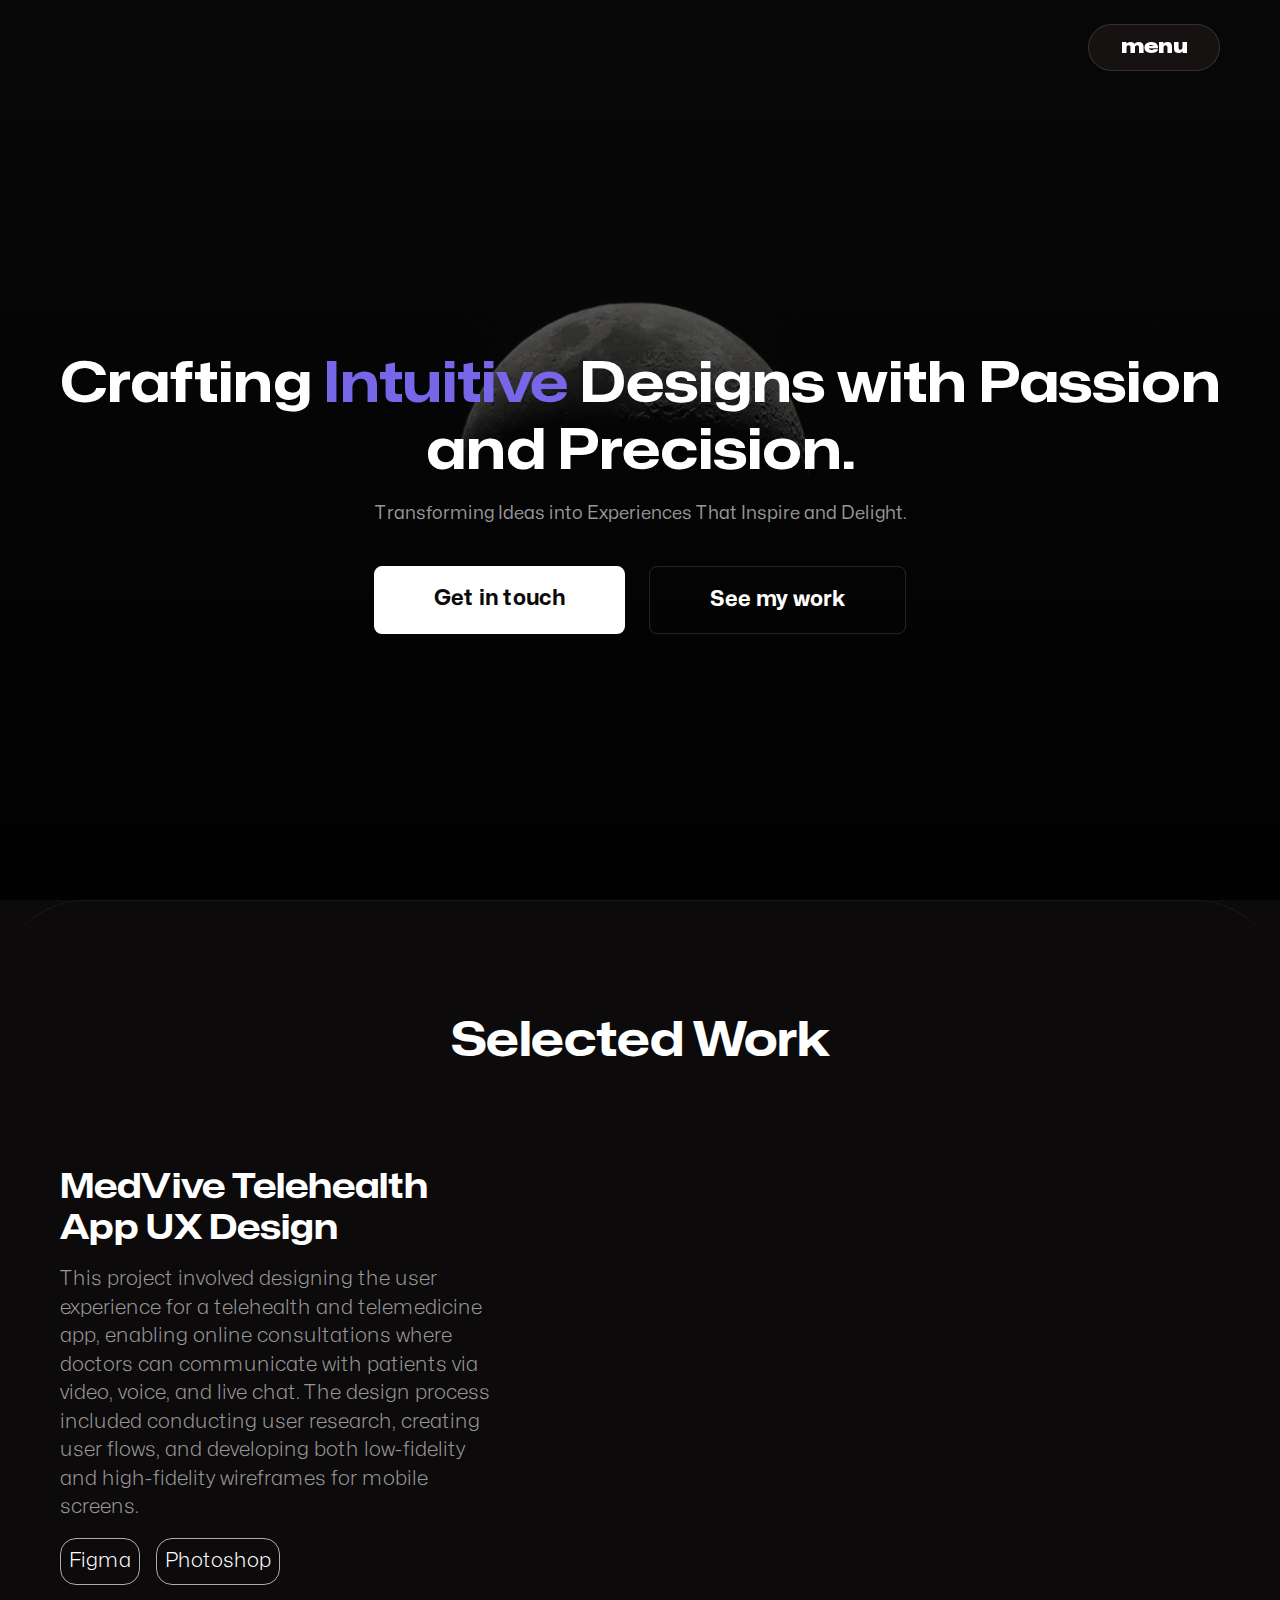
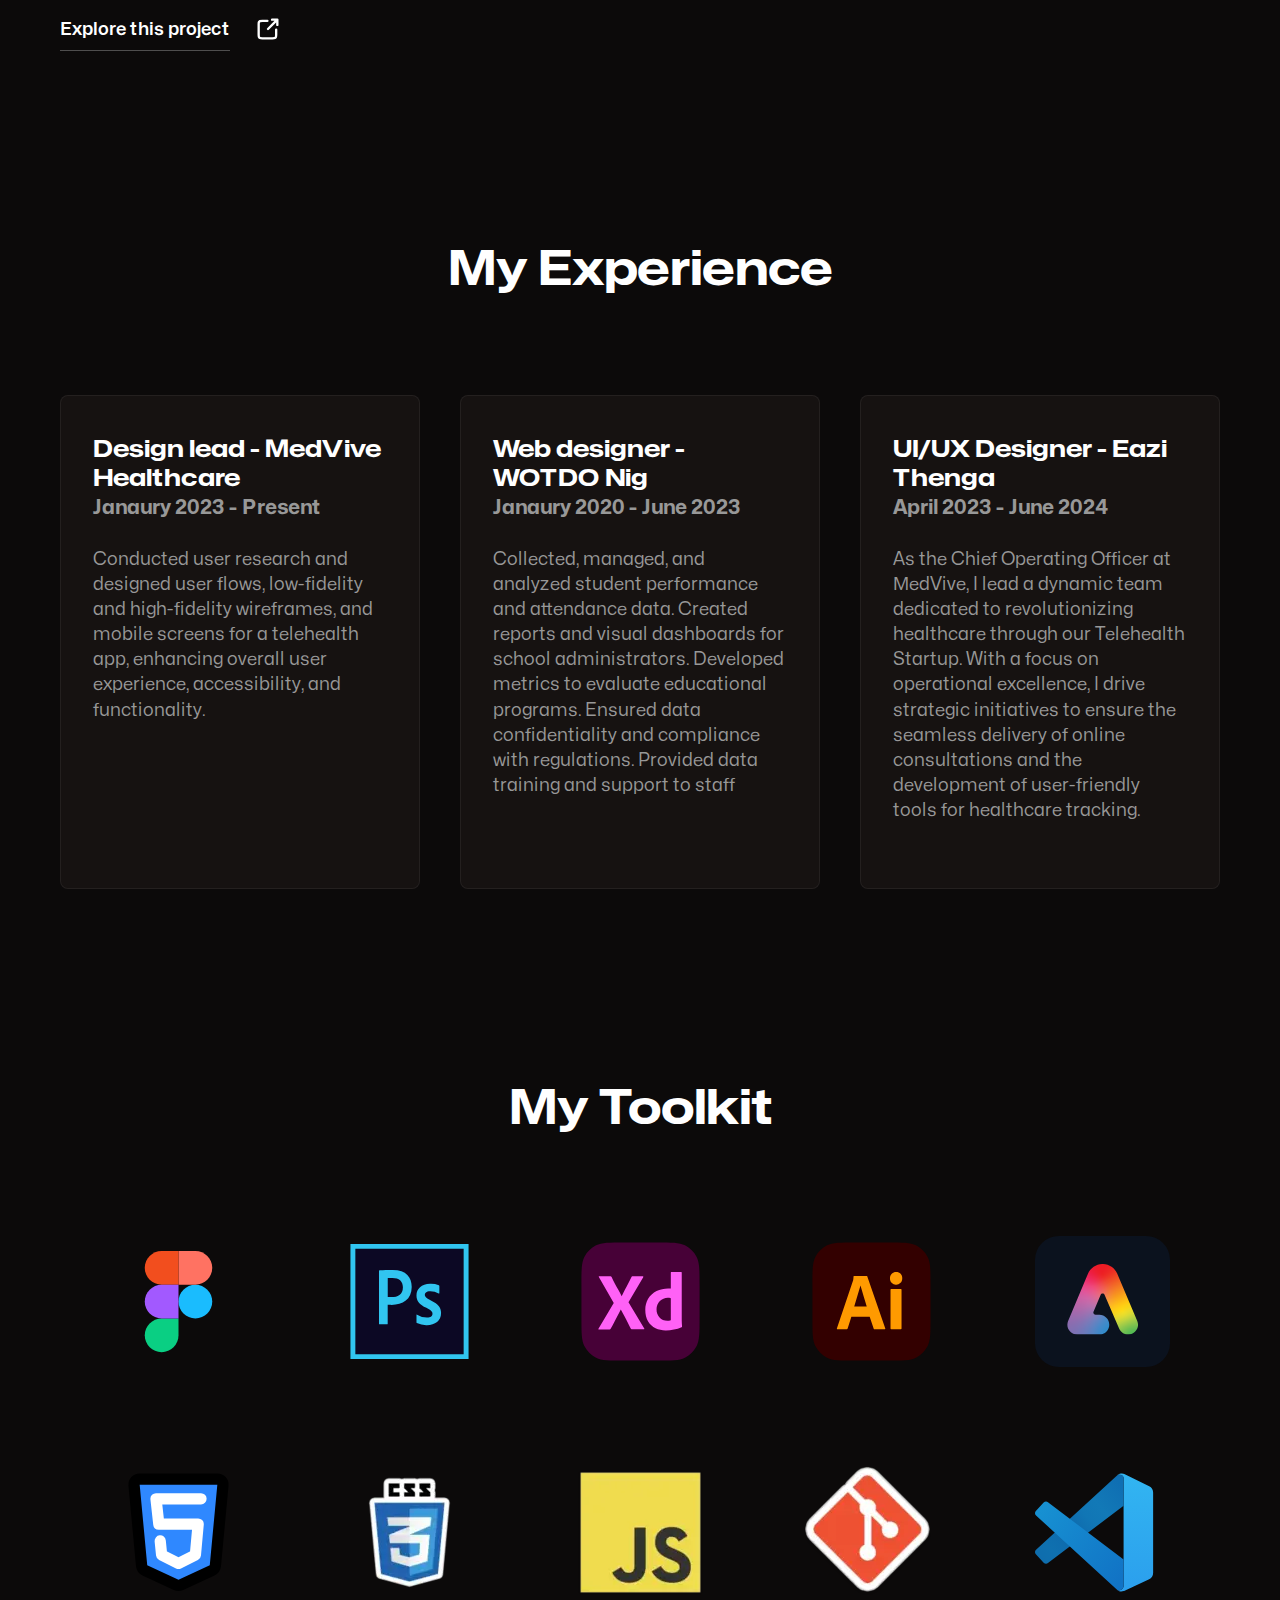
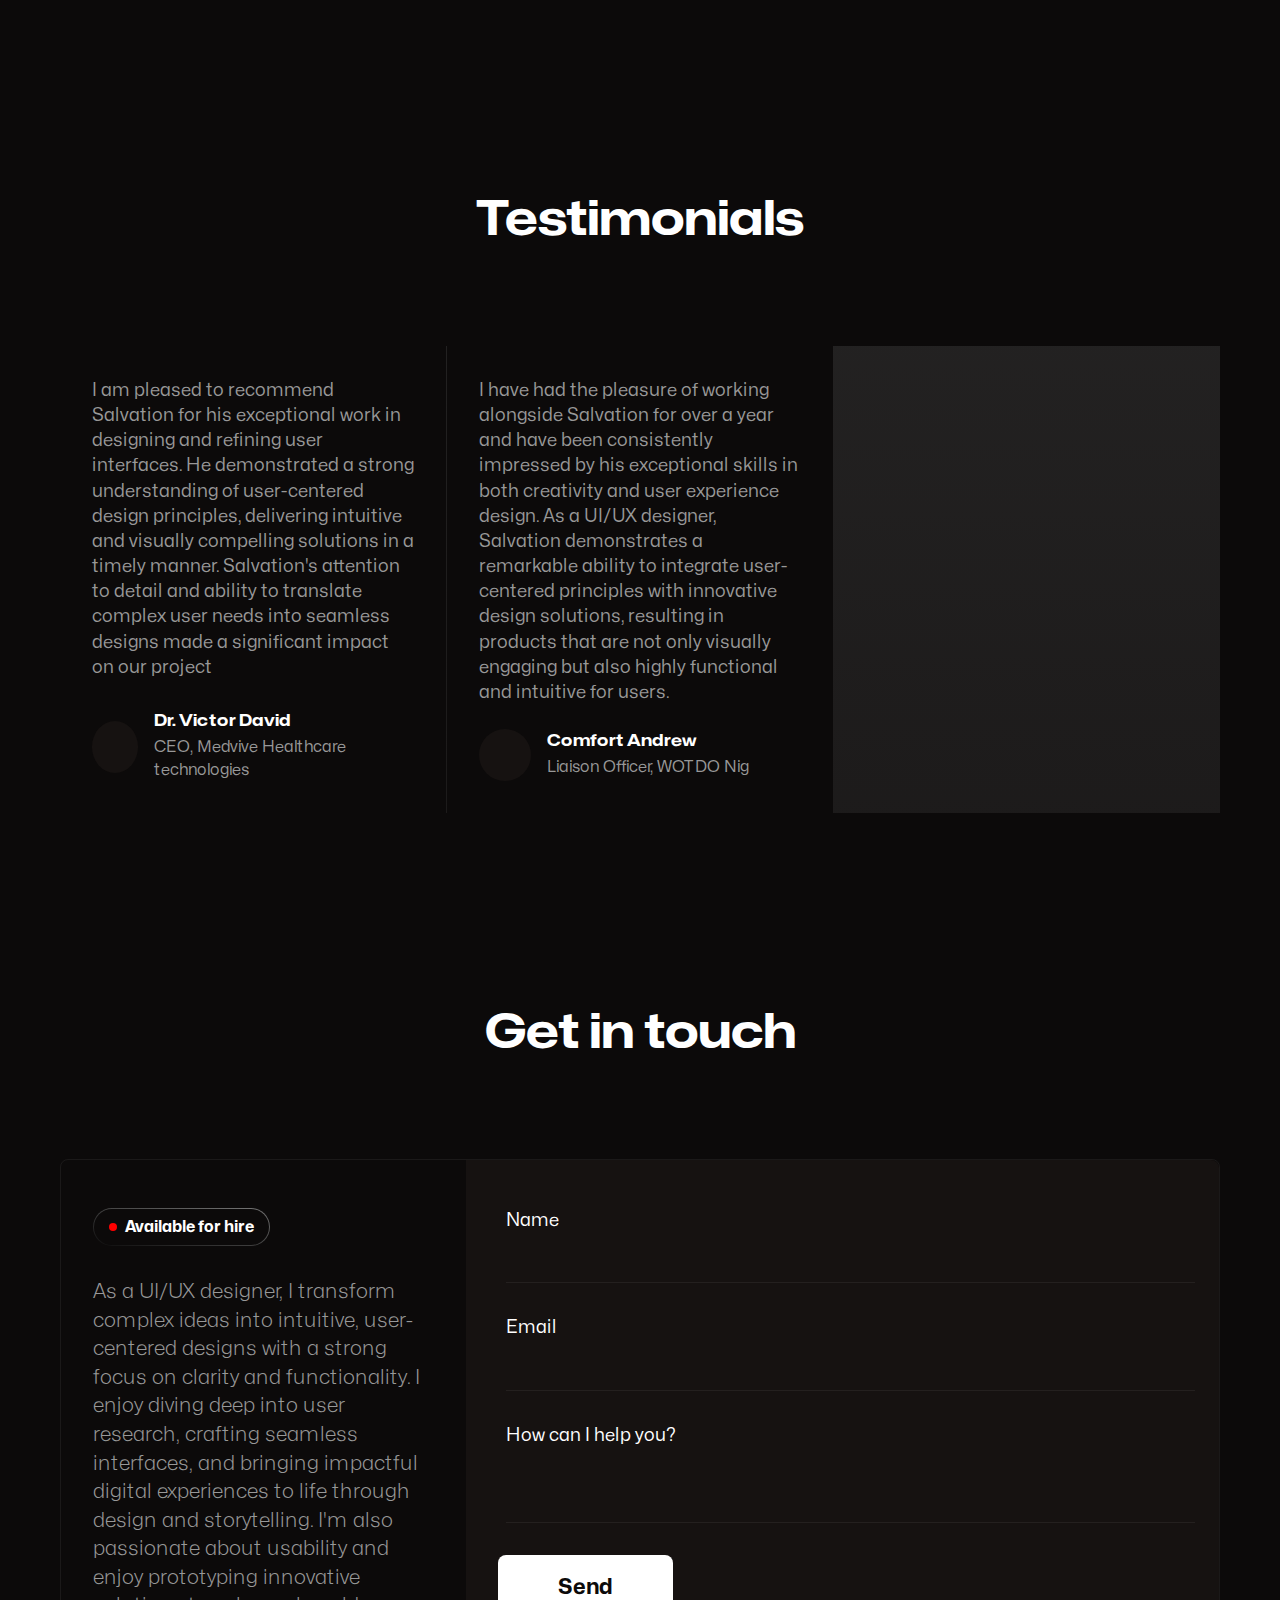
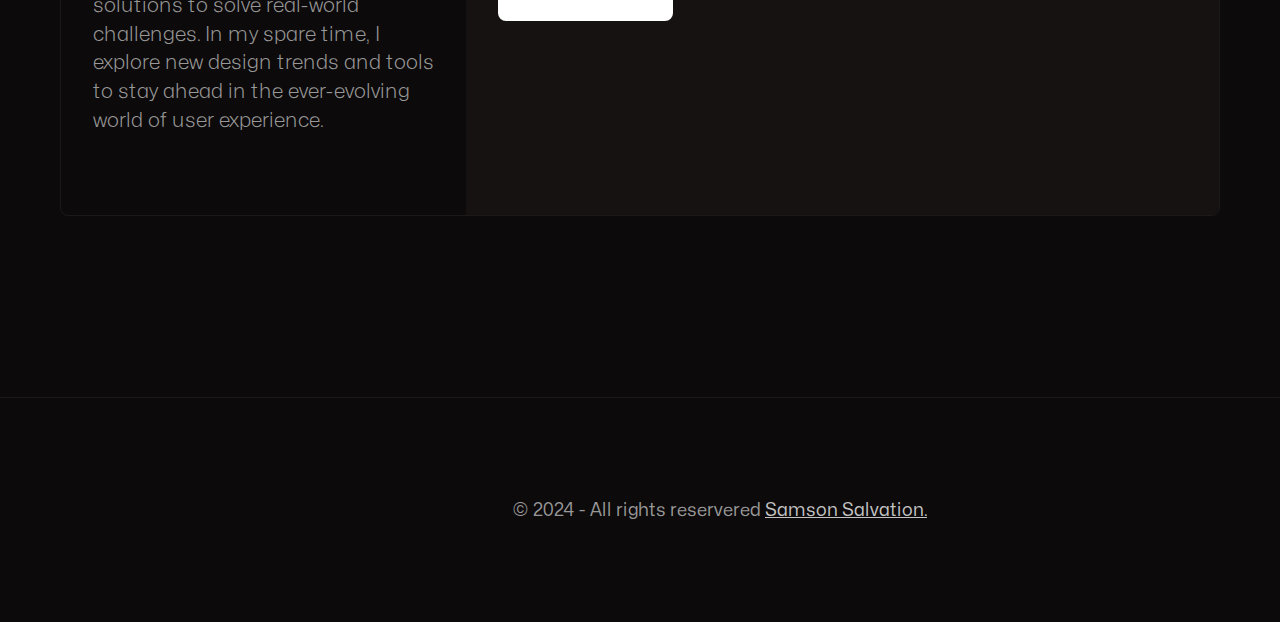
==== index.html @ 6abc7293 "first commit" ====
<!DOCTYPE html>
<html lang="en">
  <head>
    <meta charset="UTF-8" />
    <meta http-equiv="X-UA-Compatible" content="IE=edge" />
    <meta name="viewport" content="width=device-width, initial-scale=1.0" />
    <meta name="robots" content="index, follow" />

    <!-- Read and update content attributes accordingly  -->

    <meta
      name="description"
      content="Welcome to my portfolio website. I am a front-end web developer and I specialize in creating user-friendly, responsive and accessible websites. Explore my projects, open-source work and contact me for any inquiries or collaborations."
    />

    <!-- Google / Search Engine Tags -->
<meta itemprop="name" content="Samson Salvation's Portfolio">
<meta itemprop="description" content="WWelcome to my portfolio website. I am a Medical Doctor and Data Analyst/Scientist specializing in extracting meaningful insights from complex datasets and visualizing data through user-friendly, responsive, and accessible reports and dashboards. Explore my projects,  and contact me for any inquiries or collaborations.">

<!-- Reference screenshot of updated site's header in place of content -->
<meta itemprop="image" content="assets/images/sharing-card.png">

<!-- Facebook Meta Tags -->
<meta property="og:url" content="https://drsamsonsalvation.vercel.app">
<meta property="og:type" content="website">
<meta property="og:title" content="Samson Salvation's Portfolio">
<meta property="og:description" content="Welcome to my portfolio website. I am a Medical Doctor and Data Analyst/Scientist specializing in extracting meaningful insights from complex datasets and visualizing data through user-friendly, responsive, and accessible reports and dashboards. Explore my projects, open-source work, and contact me for any inquiries or collaborations">

<!-- Reference screenshot of updated site's header in content -->
<meta property="og:image" content="assets/images/sharing-card.png">

<!-- Twitter Meta Tags -->
<meta name="twitter:card" content="summary_large_image">
<meta name="twitter:title" content="Samson Salvation's Portfolio">
<meta name="twitter:description" content="Welcome to my portfolio website. I am a Medical Doctor and Data Analyst/Scientist specializing in extracting meaningful insights from complex datasets and visualizing data through user-friendly, responsive, and accessible reports and dashboards. Explore my projects, open-source work, and contact me for any inquiries or collaborations">

<!-- Reference screenshot of updated site's header in content -->
<meta name="twitter:image" content="assets/images/sharing-card.png">


<!-- Update favicon href attribute with image of yourself -->
    <link
      rel="shortcut icon"
      href="assets/images/kenyyode.png"
      type="image/png"
    />

    <!-- Preloading fonts for better performance -->

    <link
      rel="preload"
      href="assets/fonts/Mona-Sans.woff2"
      as="font"
      type="font/woff2"
      crossorigin
    />

    <link rel="stylesheet" href="style.css"  />
    <link rel="stylesheet" href="custom.css">
    <script src="script.js" defer></script>

    <!-- Your name here -->
    <title>Samson Salvation's Portfolio</title>
  </head>

  <body>

    <script>
      const theme = localStorage.getItem("theme") || "dark";
      document.body.classList.add(theme);
    </script>

    <header class="header">

      <div class="menu-btn-container">
        <div class="container">
          <button type="button"  class="menu-btn">menu</button>
        </div>
      </div>

      <nav class="nav hidden">
        <ol class="nav-items">
          <li class="nav-item"><a href="#">Home</a></li>
          <li class="nav-item"><a href="#work">My Work</a></li>
         <!-- <li class="nav-item"><a href="#blog">See Blog</a></li> -->
          <li class="nav-item"><a href="#skills">My Skills</a></li>
          <li class="nav-item">
            <a href="#contact" data-focused="last-focused">Contact</a>
          </li>
        </ol>
      </nav>

      <div class="">
        <div class="header-textbox">
          <!-- Replace with your name and job title -->
          <h1 class="h1">
            Crafting   <span class="intuition">Intuitive  </span> Designs <span class="passion"> with Passion and </span>  <span clss="precision">  Precision. </span>
          </h1>

          <!-- Add a small introductory paragraph about yourself -->
          <p class="header-text">
            Transforming Ideas into Experiences That Inspire and Delight.
          </p>

          <div class="header-btns">
            <a href="#contact" class="btn btn-cta">Get in touch</a>
            <a href="#work" class="btn btn-secondary">See my work</a>
          </div>
        </div>
      </div>
    </header>

   <main> 
      <section class="work">
        <div class="container">
          <h2 class="h2" id="work">Selected Work</h2>
          <div class="work-boxes">
            <div class="work-box">
              <div class="work-textbox">
                <!-- Add your project title here -->
                <h3 class="h3">   MedVive Telehealth App UX Design</h3>
                <!-- Add small description of your project  -->
                <p class="work-text">
                  This project involved designing the user experience for a telehealth and telemedicine app, enabling online consultations where doctors can communicate with patients via video, voice, and live chat.
                   The design process included conducting user research, creating user flows, 
                   and developing both low-fidelity and high-fidelity wireframes for mobile screens.
      
                </p>
                <!-- Add technologies you used to build the project -->
                <ol class="work-technologies work-list">
                  <li> <button> Figma </button></li>
                  <li> <button>  Photoshop </button></li>
                </ol>

                <div class="work-links">
                  <!-- Add url of project in href attribute -->
                  <a href="https://www.medvive.com.ng" target="_blank" rel="noopener" class="link"
                    >Explore this project</a
                  >

                  <!-- Add link to project source code in href attribute if applicable otherwise feel free to delete or comment the markup -->
                  <a
                    href="https://www.medvive.com.ng"
                    target="_blank"
                    rel="noopener"
                    title="Live website"
                  >
                    <img
                      src="./assets/images/Mine/arrow-up-right-from-square-svgrepo-com.svg"
                      alt="GitHub"
                      loading="lazy"
                    />
                  </a>
                </div>
              </div>
            
         <!-- Update img src and alt attribute  -->

              <picture class="work-img">
                <img
                  loading="lazy"
                  src="assets/images/Mine/Untitled (3).gif"
                  alt="agency elevation"
                />
              </picture>
            </div>
        </div>
      
      </section> 

      <!-- I write blog posts on dev.to at https://dev.to/devsyedmohsin. I have linked my articles accordingly, so please update the article title, description, and link accordingly. For example, if you write an article on Medium, link your article to Medium. Also, don't forget to update the reaction count. -->

      <section class="article">
        <div class="container">
          <h2 class="h2" id="blog">My Experience</h2>
          <div class="article-boxes">
            <article class="article-box">
              <div class="article-textbox">
                <div>
                  <h3 class="h4">Design lead - MedVive Healthcare
                  </h3>
                  <h4> Janaury 2023 - Present </h4>
                  <p class="article-text">
                    Conducted user research and designed user flows, low-fidelity and high-fidelity wireframes, and mobile screens for a telehealth app, enhancing overall user experience, accessibility, and functionality.
                  </p>
                </div>
              </div> 
            </article> 
            <article class="article-box">
              <div class="article-textbox">
                <div>
                  <h3 class="h4">
                    Web designer  - WOTDO Nig
                  </h3>
                  <h4> Janaury 2020 - June 2023</h4>
                  <p class="article-text">
                    Collected, managed, and analyzed student performance and attendance data.
                    Created reports and visual dashboards for school administrators.
                    Developed metrics to evaluate educational programs.
                    Ensured data confidentiality and compliance with regulations.
                    Provided data training and support to staff
                  </p>
                </div>
              </div>
            </article>
            <article class="article-box">
              <div class="article-textbox">
                <div>
                  <h3 class="h4"> UI/UX Designer - Eazi Thenga </h3>
                  <h4> April 2023 - June 2024</h4>
                  <div class="article-text">
                    As the Chief Operating Officer at MedVive, I lead a dynamic team dedicated
                    to revolutionizing healthcare through our Telehealth Startup. With a focus
                    on operational excellence, I drive strategic initiatives to ensure the seamless
                    delivery of online consultations and the development of user-friendly tools for
                    healthcare tracking.
                  </div>
                </div>
              </div>
            </article>
          </div>
        </div>
      </section>

      <!-- Update skills-img src, alt  and title attributes I have added some other logos in assets/images/skill for your convenience feel free to pick one if required  -->

      <section class="skills">
        <div class="container">
          <h2 class="h2" id="skills">My Toolkit</h2>
          <div class="skills-imgs">
                <img src="./assets/images/figma-svgrepo-com.svg" alt="Figma" class="skills-img" loading="lazy" title="Figma">
                <img src="./assets/images/skills/photoshop-svgrepo-com.svg" alt="Photoshop" class="skills-img" loading="lazy" title="Photoshop">
                 <img src="./assets/images/skills/adobe-xd-svgrepo-com.svg" alt="Adobe XD" class="skills-img" loading="lazy" title="Adobe XD">
                 <img src="./assets/images/skills/nEW_/adobe-illustrator-svgrepo-com.svg" alt="Ilustrator" class="skills-img" loading="lazy" title="Adobe Ilustrator">
                 <img src="./assets/images/skills/nEW_/Adobe_Express_logo_CMYK_256px.svg" alt="Adobe Express" class="skills-img" loading="lazy" title="Adobe Express">
                 <img src="./assets/images/skills/nEW_/html-five-svgrepo-com.svg" alt="HTML 5" class="skills-img" loading="lazy" title="html 5">
                 <img src="assets/images/skills/html.webp" alt="CSS" class="skills-img" loading="lazy" title="CSS">
                 <img src="assets/images/skills/js.webp" alt="JavaScript" class="skills-img" loading="lazy" title="JavaScript">
                 <img src="assets/images/skills/git.webp" alt="Git" class="skills-img" loading="lazy" title="Git">
                 <img src="assets/images/skills/nEW_/vs-code-svgrepo-com.svg" alt="VS CODE" class="skills-img" loading="lazy" title="VS CODE">
            </figure>
          </div>
        </div>
      </section>

      <!-- Replace testimonials, author name, author job, img src and, alt attributes -->

      <section>
        <h2 class="h2">Testimonials</h2>
        <div class="container">
          <ol class="testimonials">
            <li class="testimonial">
              <blockquote class="testimonial-text">
                I am pleased to recommend Salvation for his exceptional work in designing and refining user interfaces. He demonstrated a strong understanding of user-centered design principles, delivering intuitive and visually compelling solutions in a timely manner. Salvation's attention to detail and ability to translate complex user needs into seamless designs made a significant impact on our project
              </blockquote>
              <figure class="testimonial-author">
                <img
                  src="assets/images/testimonials/WhatsApp Image 2024-12-31 at 17.43.13_8f6774f7.jpg"
                  alt="Victor David"
                  loading="lazy"
                />
                <figcaption>
                  <h3 class="testimonial-author-name">Dr. Victor David</h3>
                  <p class="testimonial-author-job"> CEO, Medvive Healthcare technologies</p>
                </figcaption>
              </figure>
            </li>
            <li class="testimonial">
              <blockquote class="testimonial-text">
                I have had the pleasure of working alongside Salvation for over a year and have been consistently impressed by his exceptional skills in both creativity and user experience design. As a UI/UX designer, Salvation demonstrates a remarkable ability to integrate user-centered principles with innovative design solutions, resulting in products that are not only visually engaging but also highly functional and intuitive for users.
                  </blockquote>
              <figure class="testimonial-author">
                <img
                  src="assets/images/testimonials/Okirie.jpeg"
                  alt="Victory"
                  loading="lazy"
                />
                <figcaption>
                  <h3 class="testimonial-author-name">
                   Comfort Andrew
                  </h3>
                  <p class="testimonial-author-job"> Liaison Officer, WOTDO Nig
                  </p>
                </figcaption>
              </figure>
            </li>
        </div>
      </section>

      <section class="contact">
        <div class="container">
          <h2 class="h2" id="contact">Get in touch</h2>
          <div class="contact-content">
            <div class="contact-textbox">
              <!-- Please comment this component if you're not available for hire -->
              <strong href="#" class="hire-alert">
                <span class="indicator"></span>
                Available for hire
              </strong>
              <p class="contact-text">
                As a UI/UX designer, I transform complex ideas into intuitive, user-centered designs with a strong focus on clarity and functionality. I enjoy diving deep into user research, crafting seamless interfaces, and bringing impactful digital experiences to life through design and storytelling.
                I'm also passionate about usability and enjoy prototyping innovative solutions to solve real-world challenges. In my spare time, I explore new design trends and tools to stay ahead in the ever-evolving world of user experience.
              </p>
              <!-- Replace src with your signatures and name -->
            </div>
                <form action="#" class="contact-form" netlify>
                  <div class="form-field">
                    <label for="name">Name</label>
                    <input type="text" name="name" id="name" required />
                  </div>
                  <div class="form-field">
                    <label for="email">Email</label>
                    <input
                      type="email"
                      name="email"
                      id="email"
                      required
                      inputmode="email"
                    />
                  </div>
                  <div class="form-field">
                    <label for="message">How can I help you?</label>
                    <textarea name="message" id="message" required></textarea>
                  </div>
                  <button type="submit" class="btn btn-cta">Send</button>
                </form>
              </div>
      </section>
    </main>

    <footer class="footer">
      <div class="container">
        <div class="footer-content">
          <!-- Update href and src attributes -->
          <nav>
            <ol class="footer-links">
              <li class="footer-link">
                <a title="GitHub" href="https://github.com/kenyyode target="_blank" rel="noopener"
                  ><img
                    loading="lazy"
                    src="assets/images/social-links/github.svg"
                    alt="GitHub"
                /></a>
              </li>
              <!-- <li class="footer-link">
                <a title="Codepen" href="https://github.com/kenyyode" target="_blank" rel="noopener"
                  ><img
                    loading="lazy"
                    src="assets/images/social-links/codepen.svg"
                    alt="Codepen"
                /></a>
              </li> -->
              <li class="footer-link">
                <a title="Linkedin" href="https://www.linkedin.com/in/salvation-samson-md-37b190174/" target="_blank" rel="noopener"
                  ><img
                    loading="lazy"
                    src="assets/images/social-links/linkedin.svg"
                    alt="Linkedin"
                /></a>
              </li>
              <li class="footer-link">
                <a title="Twitter" href="https://x.com/Soteriiah" target="_blank" rel="noopener"
                  ><img
                    loading="lazy"
                    src="assets/images/social-links/twitter.svg"
                    alt="Twitter"
                /></a>
              </li>
            </ol>
          </nav>
          <p class="footer-text">
            &copy; <span>2024</span> - All rights reservered <a target="_blank" rel="noopener" href="#"> Samson Salvation.</a>
          </p>
          <label class="theme-switch" for="theme-switch">
            <span></span>
            <!-- <input type="checkbox" id="theme-switch" role="switch"/> -->
          </label>
        </div>
      </div>
    </footer>
  </body>
</html>
---- style.css ----
/* --------------------------------- */
/* ----- Basic Setup -----*/
/* --------------------------------- */

@font-face {
  font-family: "Mona Sans";
  src: url("assets/fonts/Mona-Sans.woff2") format("woff2 supports variations"),
    url("assets/fonts/Mona-Sans.woff2") format("woff2-variations");
  font-display: swap;
  font-weight: 200 900;
  font-stretch: 75% 125%;
}

:root {
  --h1: 3.5rem;
  --h2: 3rem;
  --h3: 2.145rem;
  --h4: 1.5rem;
  --text-large: 1.6rem;
  --text-medium: 1.275rem;
  --text-small: 1.125rem;

  --gradient-brand: radial-gradient(
      at 60% 31%,
      rgb(255, 131, 139) 0px,
      transparent 50%
    ),
    radial-gradient(at 48% 98%, rgba(0, 255, 166, 0.707) 0px, transparent 50%),
    radial-gradient(at 84% 67%, rgb(255, 129, 125) 0px, transparent 50%),
    radial-gradient(at 16% 47%, rgb(255, 90, 112) 0px, transparent 50%),
    radial-gradient(at 73% 11%, rgb(115, 255, 225) 0px, transparent 50%),
    radial-gradient(at 49% 37%, rgba(255, 249, 89, 0.695) 0px, transparent 50%),
    radial-gradient(at 70% 21%, rgba(58, 255, 186, 0.715) 0px, transparent 50%);
  --easing: cubic-bezier(0.86, 0, 0.07, 1);

  --site-max-width: 1280px;
  --gutter-nano: 0.5rem;
  --gutter-micro: 1rem;
  --gutter-x-small: 1.5rem;
  --gutter-small: 2rem;
  --gutter-medium: 2.5rem;
  --gutter-large: 3rem;
  --gutter-x-large: 6rem;
  --gutter-huge: 12rem;

  --scroll-padding: 4.375rem;
  --radius: 85px;
}

body.dark {
  --bg-color-primary: #0c0a0a;
  --bg-color-secondary: #161211;
  --important: #fff;
  --sub: #c3c3c3;
  --body: #989898;
  --border: #c0c0c015;
  --border-dark: #c0c0c02f;
  --gradient-border: linear-gradient(to left bottom, #777, #0e0d0d);
  --shadow: 0 1rem 1rem #00000040;
}

body.light {
  --bg-color-primary: #fbfbfb;
  --bg-color-secondary: #ffffff;
  --important: #000;
  --sub: #111;
  --body: #585b63;
  --border: #62626234;
  --border-dark: #5e5e5e1f;
  --gradient-border: linear-gradient(to left bottom, #000000c6, #0e0d0d00);
  --shadow: 0 1rem 1rem rgba(0, 0, 0, 0.25);
}

*,
*::after,
*::before {
  margin: 0;
  padding: 0;
  box-sizing: inherit;
}

html {
  font-family: "Mona Sans", sans-serif;
  box-sizing: border-box;
  scroll-padding-top: var(--scroll-padding);
}

@media (max-width: 1200px) {
  html {
    font-size: 90%;
  }
}

@media (max-width: 645px) {
  html {
    font-size: 80%;
  }
}

body {
  font-size: var(--text-medium);
  color: var(--body);
  background-color: var(--bg-color-primary);
  line-height: 1.4;
  text-rendering: optimizeLegibility;
  overflow-x: hidden;
}

/* Improve media defaults */

picture,
svg,
img {
  display: block;
  max-inline-size: 100%;
  object-fit: contain;
}

textarea {
  resize: none;
}

/* --------------------------------- */
/* ----- Typography -----*/
/* --------------------------------- */

input,
textarea,
button {
  font: inherit;
}

p,
h1,
h2,
h3,
.h4 {
  overflow-wrap: break-word;
}

h1,
h2,
h3,
.h4 {
  font-stretch: 125%;
  line-height: 1.2;
  color: var(--important);
}

.h1 {
  font-size: var(--h1);
}

.h2 {
  font-size: var(--h2);
  text-align: center;
}

.h3 {
  font-size: var(--h3);
}

.h4 {
  font-size: var(--h4);
}

@media (max-width: 845px) {
  :root {
    --h1: 2.845rem;
    --h2: 2.45rem;
    --h3: 1.85rem;
  }
}

@media (max-width: 700px) {
  :root {
    --h1: 2.545rem;
  }
}

@media (max-width: 545px) {
  :root {
    --h1: 2.4rem;
    --text-large: 1.5rem;
  }
}

@media (max-width: 485px) {
  :root {
    --h1: 2.145rem;
    --h2: 1.875rem;
    --h3: 1.6rem;
    --text-large: 1.345rem;
  }
}

/* --------------------------------- */
/* ----- Utilities -----*/
/* --------------------------------- */

/* Center and constrain the width of page sections */

.container {
  max-inline-size: var(--site-max-width);
  margin-inline: auto;
}

@media (max-width: 1375px) {
  :root {
    --site-max-width: 1160px;
  }
}

@media (max-width: 1275px) {
  .container {
    padding-inline: var(--gutter-small);
  }
}

@media (max-width: 1200px) {
  .container {
    padding-inline: var(--gutter-medium);
  }
}

@media (max-width: 575px) {
  .container {
    padding-inline: var(--gutter-small);
  }
}

/* disable scroll when menu is opened */

.lock-screen {
  overflow-y: hidden;
}

/* hides visually and removes from accessibility tree  */

.hidden {
  visibility: hidden;
  transform: translateX(-100%);
}

.transform {
  transform: translateY(6rem);
  opacity: 0;
}

.shown {
  transition: 0.1s;
  color: lightgrey;
}

/* --------------------------------- */
/* ----- Components -----*/
/* --------------------------------- */

.btn {
  font-size: 1.35rem;
  font-weight: 700;
  text-decoration: none;
  text-align: center;
  padding: 18px 60px;
  border-radius: var(--gutter-nano);
  transition: 0.3s all ease-in-out;
  cursor: pointer;
}

@media (max-width: 700px) {
  .btn {
    padding: 16px 48px;
  }
}

@media (max-width: 485px) {
  .btn {
    font-size: 1.2rem;
    padding: 14px 38px;
  }
}

.btn-cta {
  color: var(--bg-color-primary);
  background-color: var(--important);
}

body.dark .btn-cta:hover,
body.dark .btn-cta:focus {
  box-shadow: #ffffff40 0 0 0 var(--gutter-nano);
}

body.light .btn-cta:hover,
body.light .btn-cta:focus {
  box-shadow: #07070733 0 0 0 var(--gutter-nano);
}

.btn-secondary {
  border: 1px solid var(--border-dark);
  color: var(--important);
}

.btn-secondary:hover,
.btn-secondary:focus {
  border-color: var(--important);
}

.link {
  display: inline-block;
  font-weight: 600;
  font-size: var(--text-small);
  padding: var(--gutter-nano) 0;
  text-decoration: none;
  color: var(--important);
  position: relative;
}

.link::after,
.link::before {
  content: "";
  width: 100%;
  height: 1px;
  margin-block-start: var(--gutter-nano);
  position: absolute;
  bottom: -1px;
  left: 0;
  transition: 300ms;
}

body.dark .link::before {
  background-color: #d3d3d357;
}

body.dark .link::after {
  background-color: white;
}

body.light .link::before {
  background-color: lightgray;
}

body.light .link::after {
  background-color: black;
}

.link::after {
  background-color: white;
  transform-origin: left;
  transform: scaleX(0);
}

.link:hover::after,
.link:focus::after {
  transform: scaleX(1);
}

/* --------------------------------- */
/* ----- Layout -----*/
/* --------------------------------- */

section:not(:first-child) {
  padding-block-start: var(--gutter-huge);
}

section:first-child {
  padding-block-start: 7rem;
}

@media (max-width: 885px) {
  :root {
    --gutter-huge: 8rem;
    --gutter-x-large: 4rem;
  }
}

main {
  border-top: 1px solid var(--border);
  border-top-left-radius: var(--radius);
  border-top-right-radius: var(--radius);
  background-color: var(--bg-color-primary);
  transform: translateY(calc(-1 * var(--radius)));
}

@media (max-width: 1185px) {
  :root {
    --radius: 45px;
  }
}

/* --------------------------------- */
/* ----- Menu Button -----*/
/* --------------------------------- */

.menu-btn-container {
  position: fixed;
  width: 100%;
  top: var(--gutter-x-small);
  left: 0;
  z-index: 4;
}

.menu-btn {
  display: block;
  margin-inline-start: auto;
  border: 1px solid var(--border-dark);
  inline-size: 132px;
  padding-block: var(--gutter-nano);
  border-radius: var(--gutter-large);
  text-decoration: none;
  background-color: var(--bg-color-secondary);
  color: var(--important);
  cursor: pointer;
}

.menu-btn,
.nav-items a {
  font-stretch: 125%;
  font-weight: 900;
}

/* --------------------------------- */
/* ----- Navigation -----*/
/* --------------------------------- */

.nav {
  min-block-size: 100vh;
  position: fixed;
  width: 100%;
  background-color: #000000;
  /* background-image: var(--gradient-brand);
  transition: 450ms var(--easing); */
  z-index: 3; 
}

.nav-items {
  position: absolute;
  top: 50%;
  left: 15%;
  transform: translateY(-50%) translateX(-15%);
  list-style-type: none;
}

.nav-item:not(:last-child) {
  margin-block-end: var(--gutter-x-small);
}

.nav-item a {
  display: inline-block;
  font-size: var(--h2);
  text-decoration: none;
  color: #fff;
}

.nav-item a::after {
  content: "";
  display: block;
  block-size: var(--gutter-nano);
  width: 100%;
  transform: scale(0);
  transform-origin: left;
  background-color: white;
  transition: transform 250ms var(--easing);
}

.nav-item a:hover::after,
.nav-item a:focus::after {
  transform: scale(1);
}

/* --------------------------------- */
/* ----- Header -----*/
/* --------------------------------- */

.header {
  min-block-size: calc(100vh + var(--radius));
  background-attachment: fixed;
  background-size: cover;
  background-position: center;
  background-repeat: no-repeat;
  position: relative;
}

body.dark .header {
  background-image: linear-gradient(#0000008b, #000000e6),
    url("assets/images/new-image.jpg");
}

body.light .header {
  background-image: linear-gradient(#ffffffa2, #ffffffe6),
    url("assets/images/hero-bg-light.webp");
}

.header-textbox {
  text-align: center;
  position: absolute;
  top: 50%;
  transform: translateY(-50%);
}

.h1 span {
  display: inline;
}

.header-text {
  font-size: var(--text-small);
  text-align: center;
  font-weight: 400;
  margin-block-start: var(--gutter-micro);
  margin-block-end: var(--gutter-medium);
}

@media (max-width: 1200px) {
}

@media (max-width: 845px) {
}

.header-btns {
  display: inline-flex;
  gap: var(--gutter-x-small);
}

@media (max-width: 400px) {
  .header-textbox {
    left: 0;
    text-align: center;
    padding-inline: 0.6rem;
  }
  .header-btns {
    flex-direction: column;
    width: 80%;
  }
}

/* --------------------------------- */
/* ----- Clients -----*/
/* --------------------------------- */

.logos {
  display: flex;
  justify-content: space-around;
  align-items: flex-start;
  padding-block-start: var(--gutter-x-large);
}

@media (max-width: 885px) {
  .logos {
    padding-block-start: calc(
      var(--gutter-x-large) + var(--gutter-x-large) - 2rem
    );
  }
}

.logo-group {
  display: flex;
  flex-direction: column;
  align-items: center;
  justify-content: center;
  position: relative;
}

.logo {
  position: absolute;
  top: 0;
  max-block-size: 60px;
  max-inline-size: 150px;
  transition: all 2.4s cubic-bezier(0.25, 1, 0.5, 1);
}

@media (max-width: 845px) {
  .logo {
    max-inline-size: 100px;
  }

  .logo-group:last-child {
    display: none;
  }
}

@media (max-width: 400px) {
  .logo {
    max-inline-size: 85px;
  }
}

.logo.hide {
  opacity: 0;
}

.logo.to-top {
  transform: scale(0.4) translateY(-150px);
}

.logo.to-bottom {
  transform: scale(0.4) translateY(150px);
}

body.dark .logo {
  filter: invert(97%) grayscale(100%) opacity(0.6);
}

body.light .logo {
  filter: grayscale(100%) opacity(0.6);
}

/* --------------------------------- */
/* ----- Work -----*/
/* --------------------------------- */

.work-boxes {
  padding-block-start: var(--gutter-x-large);
}

.work-box {
  display: flex;
  justify-content: space-between;
  align-items: center;
}

@media (max-width: 1045px) {
  .work-boxes {
    max-inline-size: fit-content;
    margin-inline: auto;
  }

  .work-box {
    flex-direction: column-reverse;
    align-items: flex-start;
  }

  .work-img {
    margin-block-end: var(--gutter-medium);
  }
}

.work-box:not(:last-child) {
  margin-block-end: var(--gutter-huge);
}

@media (max-width: 1285px) {
  .work-box:not(:last-child) {
    margin-block-end: 8rem;
  }
}

.work-img,
.work-textbox {
  flex-basis: 49%;
}

.work-img {
  max-inline-size: 785px;
  transition: 0.6s all;
}

body.light .work-img {
  box-shadow: var(--shadow);
}

.work-textbox {
  max-inline-size: 445px;
}

@media (max-width: 885px) {
  .work h2 {
    margin-block-start: 45px;
  }
}

@media (max-width: 485px) {
  .work h2 {
    margin-block-start: 0;
  }
}

.work-text {
  margin-block: var(--gutter-micro);
}

.work-technologies {
  list-style-position: inside;
  list-style-type: disc;
  margin-block-end: var(--gutter-x-small);
}

.work-links {
  display: inline-flex;
  align-items: center;
  gap: var(--gutter-x-small);
}

.work-links img {
  block-size: 28px;
  inline-size: 28px;
}

body.dark .work-links img {
  filter: invert(1);
}

/* Github icon */

.work-links > a:last-child {
  transition: 0.3s transform ease-in;
}

.work-links > a:last-child:hover,
.work-links > a:last-child:focus {
  transform: scale(1.1);
}

.work-text,
.contact-text,
.work-technologies {
  font-weight: 300;
}

.work-textbox h3,
.work-text,
.work-technologies,
.work-links {
  --delay: 0.2s;
  animation: slide-up 0.6s cubic-bezier(0.16, 1, 0.3, 1) both;
  animation-play-state: paused;
}

.work-text {
  animation-delay: var(--delay);
}

.work-technologies {
  animation-delay: calc(var(--delay) * 1.5);
}

.work-links {
  animation-delay: calc(var(--delay) * 2);
}

@keyframes slide-up {
  from {
    transform: translateY(45px);
    opacity: 0;
  }

  to {
    transform: none;
    opacity: 1;
  }
}

/* --------------------------------- */
/* ----- Articles -----*/
/* --------------------------------- */

.article-boxes {
  display: flex;
  flex-flow: row wrap;
  gap: 3.5%;
  margin-block-start: var(--gutter-x-large);
}

.article-box {
  flex-basis: 31%;
  border: 1px solid var(--border);
  padding: var(--gutter-medium) var(--gutter-small);
  border-radius: var(--gutter-nano);
  background-color: var(--bg-color-secondary);
}

.article-textbox {
  height: 100%;
  display: flex;
  flex-direction: column;
}

.article-text {
  font-size: var(--text-small);
  margin-block: var(--gutter-x-small);
}

.article-info {
  display: flex;
  justify-content: space-between;
  margin-block-start: auto;
}

.reaction-count {
  display: inline-flex;
  align-items: center;
  gap: var(--gutter-nano);
  font-size: initial;
}

@media (max-width: 985px) {
  .article-boxes {
    max-inline-size: 685px;
    margin-inline: auto;
    justify-content: center;
    gap: 4%;
  }

  .article-box:nth-of-type(2),
  .article-box:nth-of-type(3) {
    flex-basis: 48%;
  }

  .article-box:last-child {
    display: none;
  }
}

@media (max-width: 650px) {
  .article-box:nth-child(2),
  .article-box:nth-child(3),
  .article-box:last-child {
    flex-basis: 100%;
  }

  .featured-article {
    margin-block-end: 0;
  }

  .article-box:not(:last-child) {
    margin-block-end: var(--gutter-x-small);
  }

  .article-box:last-child {
    display: block;
  }
}

/* --------------------------------- */
/* ----- Featured article -----*/
/* --------------------------------- */

.featured-article {
  flex-basis: 100%;
  display: flex;
  align-items: center;
  justify-content: space-between;
  margin-block-end: 44.8px;
}

@media (max-width: 985px) {
  .featured-article {
    margin-block-end: 24.4px;
    flex-direction: column-reverse;
  }
}

.featured-article .article-textbox {
  flex-basis: 44%;
}

.featured-article h3 {
  margin-block-start: var(--gutter-x-small);
}

.featured-article .article-illustration {
  flex-basis: 50%;
}

.article-illustration img {
  border-radius: var(--gutter-nano);
}

.featured-article .article-text {
  font-size: var(--text-medium);
}

.featured-article .article-info {
  justify-content: flex-start;
  gap: var(--gutter-medium);
}

/* --------------------------------- */
/* ----- Testimonials -----*/
/* --------------------------------- */

.testimonials {
  display: grid;
  grid-template-columns: repeat(3, 1fr);
  gap: 1px;
  margin-block-start: var(--gutter-x-large);
  list-style-type: none;
  background-image: linear-gradient(
    rgba(88, 88, 88, 0.297),
    rgba(214, 214, 214, 0.082)
  );
}

@media (max-width: 1100px) {
  .testimonials {
    grid-template-columns: repeat(2, 1fr);
  }
}

@media (max-width: 645px) {
  .testimonials {
    grid-template-columns: 1fr;
  }
}

.testimonial {
  display: flex;
  flex-direction: column;
  padding: var(--gutter-small);
  background-color: var(--bg-color-primary);
}

.testimonial-text {
  font-size: var(--text-small);
  margin-block-end: var(--gutter-x-small);
}

.testimonial-author {
  margin-block-start: auto;
  display: flex;
  align-items: center;
  gap: var(--gutter-micro);
}

.testimonial-author-name {
  margin-block-end: 0.3rem;
}

.testimonial-author-name,
.testimonial-author-job {
  font-size: initial;
}

.testimonial-author > img {
  block-size: 52px;
  inline-size: 52px;
  border-radius: 50%;
  background-color: var(--bg-color-secondary);
}

/* --------------------------------- */
/* ----- Skills -----*/
/* --------------------------------- */

.skills-imgs {
  display: flex;
  flex-flow: row wrap;
  justify-content: center;
  gap: var(--gutter-x-large);
  padding-block-start: var(--gutter-x-large);
}

.skills-img {
  block-size: 135px;
  inline-size: 135px;
}

@media (max-width: 1100px) {
  .skills-img {
    block-size: 100px;
    inline-size: 100px;
  }
}

@media (max-width: 810px) {
  .skills-img {
    block-size: 85px;
    inline-size: 85px;
  }
}

@media (max-width: 675px) {
  .skills-imgs {
    gap: var(--gutter-large);
  }
  .skills-img {
    block-size: 70px;
    inline-size: 70px;
  }
}

@media (max-width: 340px) {
  .skills-img {
    block-size: 55px;
    inline-size: 55px;
  }
}

/* --------------------------------- */
/* ----- Contact -----*/
/* --------------------------------- */

.contact-content {
  display: grid;
  grid-template-columns: minmax(245px, 35%) 1fr;
  margin-block: var(--gutter-x-large);
  border: 1px solid var(--border);
  border-radius: var(--gutter-nano);
}

@media (max-width: 1032px) {
  .contact-content {
    display: flex;
    flex-direction: column-reverse;
    max-inline-size: 845px;
    margin-inline: auto;
  }
}

.contact-textbox,
.contact-form {
  padding: var(--gutter-large) var(--gutter-small);
}

.hire-alert {
  display: inline-flex;
  align-items: center;
  gap: var(--gutter-nano);
  font-size: initial;
  padding: var(--gutter-nano) var(--gutter-micro);
  border-radius: var(--gutter-small);
  position: relative;
  z-index: 1;
  margin-block-end: var(--gutter-small);
  color: var(--important);
}

.hire-alert::before,
.hire-alert::after {
  content: "";
  position: absolute;
  inset: 0;
  border-radius: inherit;
}

.hire-alert::after {
  background-image: var(--gradient-border);
  z-index: -2;
}

.hire-alert::before {
  background-color: var(--bg-color-primary);
  inset: 1px;
  z-index: -1;
}

.indicator {
  display: inline-block;
  block-size: var(--gutter-nano);
  inline-size: var(--gutter-nano);
  border-radius: 50%;
  background-color: red;
  animation: blink 550ms alternate infinite var(--easing);
}

@keyframes blink {
  100% {
    opacity: 0;
  }
}

.contact-text {
  margin-block-end: var(--gutter-small);
}

.signatures {
  inline-size: 150px;
}

body.light .signatures {
  filter: invert(1);
}

.contact-form {
  background-color: var(--bg-color-secondary);
  border-top-right-radius: var(--gutter-nano);
  border-bottom-right-radius: var(--gutter-nano);
}

.form-field label,
.form-field input,
.form-field textarea {
  display: block;
  width: 100%;
}

.form-field label {
  color: var(--important);
}

.form-field input,
.form-field textarea {
  font-size: var(--text-small);
  color: var(--sub);
  border: none;
  outline: none;
  border-bottom: 1px solid var(--border);
  background-color: transparent;
}

.form-field input:focus,
.form-field textarea:focus {
  border-color: #888;
}

.form-field input,
.form-field textarea {
  margin-block-end: var(--gutter-small);
  padding: var(--gutter-nano);
  margin-inline: var(--gutter-nano);
}

.form-field label {
  font-size: var(--text-small);
  margin-block-end: var(--gutter-nano);
  margin-inline-start: var(--gutter-nano);
}

.contact-form button[type="submit"] {
  border: none;
}

/* --------------------------------- */
/* ----- Footer -----*/
/* --------------------------------- */

.footer {
  border-top: 1px solid var(--border);
  padding-block: var(--gutter-x-large);
}

.footer-content {
  display: flex;
  align-items: center;
  justify-content: space-between;
}

@media (max-width: 875px) {
  .footer-content {
    flex-direction: column-reverse;
    gap: var(--gutter-small);
  }
  .footer-text {
    text-align: center;
  }
}

.footer-text {
  font-size: var(--text-small);
}

.footer-text a {
  color: var(--sub);
}

.footer-links {
  display: flex;
  gap: var(--gutter-small);
  list-style-type: none;
}

@media (max-width: 1040px) {
  .footer-links {
    gap: var(--gutter-micro);
  }
}

.footer-link img {
  block-size: 32px;
  inline-size: 32px;
}

.footer-link a {
  opacity: 0.875;
  transition: 225ms ease-in opacity;
}

.footer-link a:hover {
  opacity: 1;
}

body.dark .footer-link img {
  filter: invert(1);
}

.theme-switch {
  /* Track */

  --track-size: calc(var(--thumb-size) * 2);
  --track-padding: 0.225rem;
  --track-inactive: hsl(80 0% 80%);
  --track-active: #d7aefb;

  --track-color-inactive: var(--track-inactive);
  --track-color-active: var(--track-active);

  /* Thumb */

  --thumb-position: 0%;
  --thumb-size: 1.2rem;
  --thumb: hsl(0 0% 100%);
  --thumb-highlight: hsla(0, 0%, 0%, 0.056);

  --thumb-color: var(--thumb);
  --thumb-color-highlight: var(--thumb-highlight);
}

.theme-switch {
  display: flex;
  align-items: center;
  gap: 2ch;
  user-select: none;
  -webkit-tap-highlight-color: transparent;
}

.theme-switch > span,
.theme-switch > input {
  cursor: pointer;
}

.theme-switch span {
  font-size: 1rem;
  color: var(--sub);
}

.theme-switch > input {
  -webkit-appearance: none;
  -moz-appearance: none;
  appearance: none;
  box-sizing: content-box;
  inline-size: var(--track-size);
  block-size: var(--thumb-size);
  padding: var(--track-padding);
  background-color: var(--track-color-inactive);
  border-radius: var(--track-size);
}

.theme-switch > input::after {
  display: block;
  content: "";
  inline-size: var(--thumb-size);
  block-size: var(--thumb-size);
  background-color: var(--thumb-color);
  border-radius: 50%;
  transform: translateX(var(--thumb-position));
  transition: 500ms all cubic-bezier(0.45, 0.05, 0.22, 1.3);
}

input:checked {
  --thumb-position: 100%;
  background-color: var(--track-active);
}


.contact-details {
  font-size: var(--text-medium);
  color: var(--body);
  line-height: 1.6;
  text-align: center; /* Center-align the text and image */
}

.contact-details img.contact-image {
  display: block; /* Make the image a block element */
  margin: 0 auto 20px auto; /* Center the image horizontally and add space below */
  width: 150px; /* Adjust the width of the image */
  height: 150px; /* Adjust the height of the image */
  border-radius: 50%; /* Make the image circular */
}

.contact-details a {
  color: var(--important);
  text-decoration: none;
  transition: color 0.3s;
}

.contact-details a:hover {
  color: var(--sub);
}
---- custom.css ----
.work-list {
    list-style-type: none;
    display: flex;
    gap: 1rem;
}

.work-list button {
    padding: 0.5rem;
    background-color: transparent;
    border: 1px solid rgb(173, 173, 173);
    color: white;
    border-radius: 1rem;
    font-weight: 300;
}

.intuition {
    color: #7866E8;
}
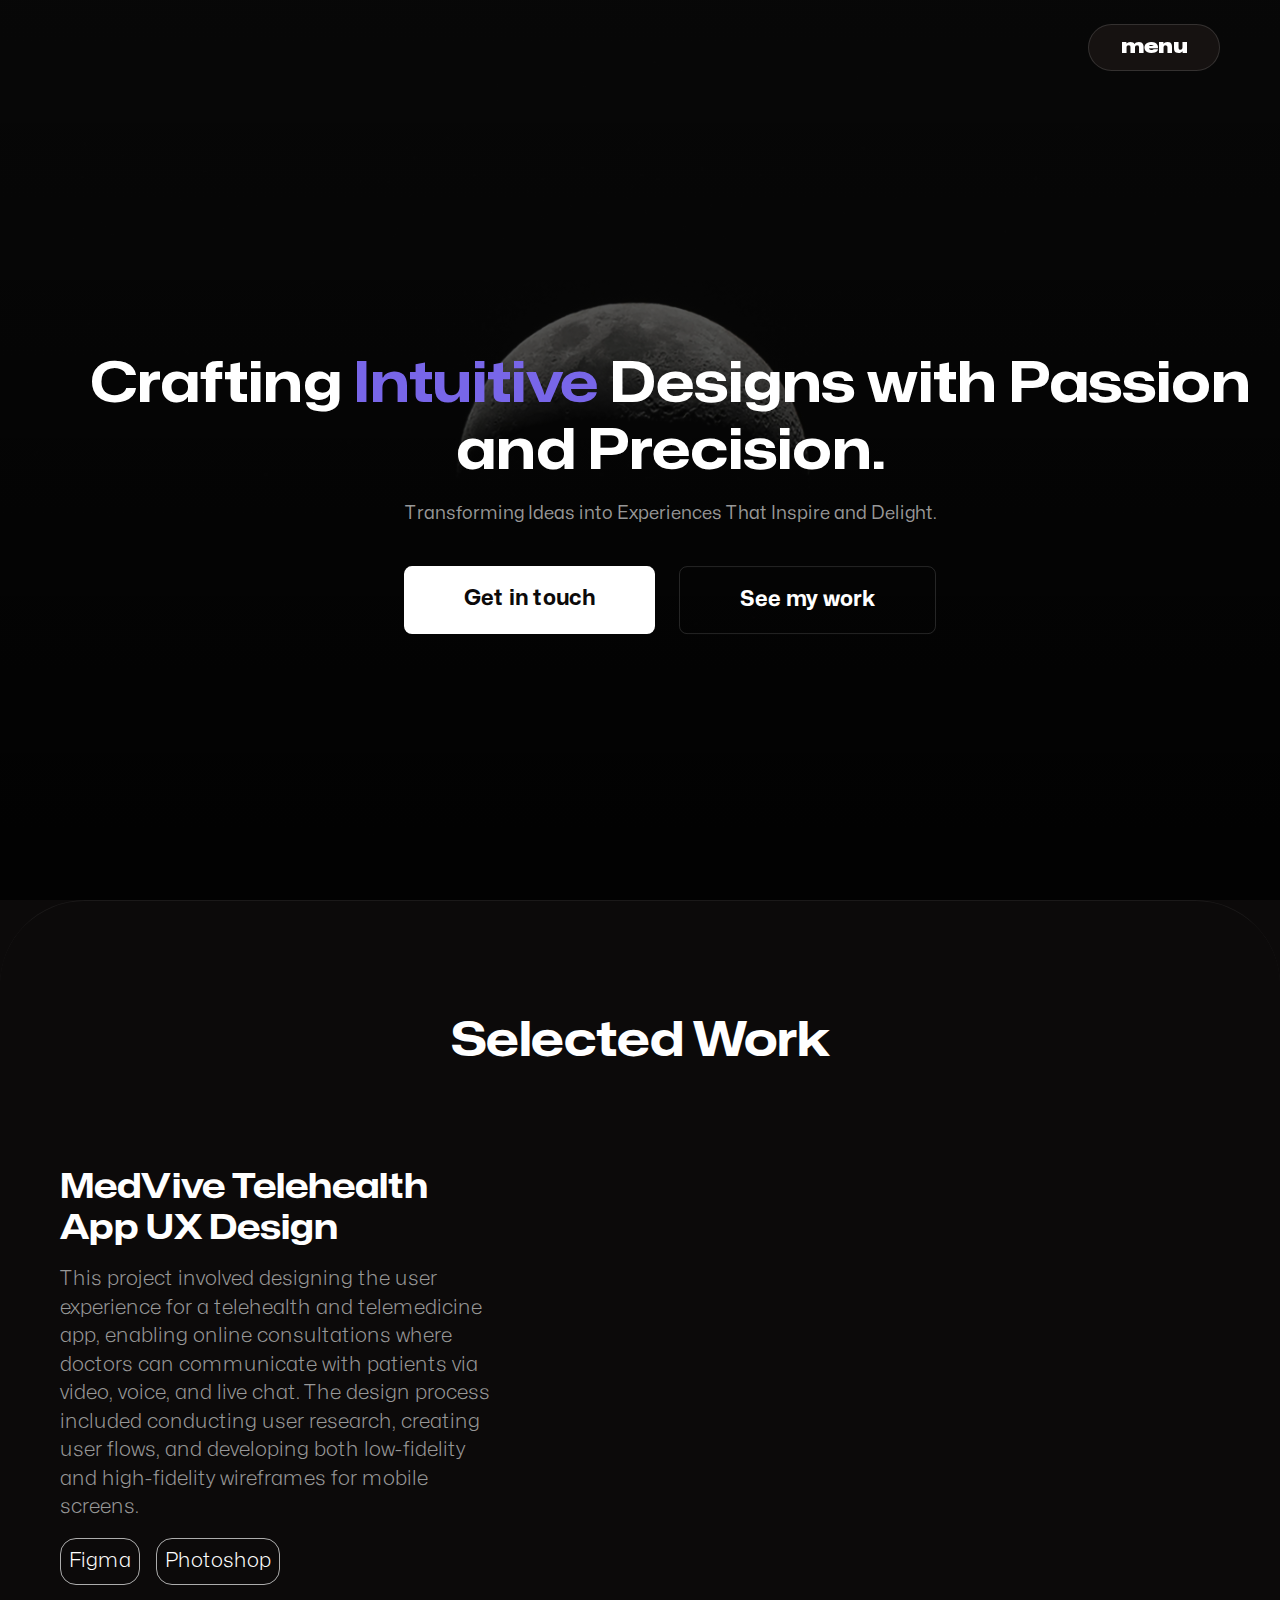
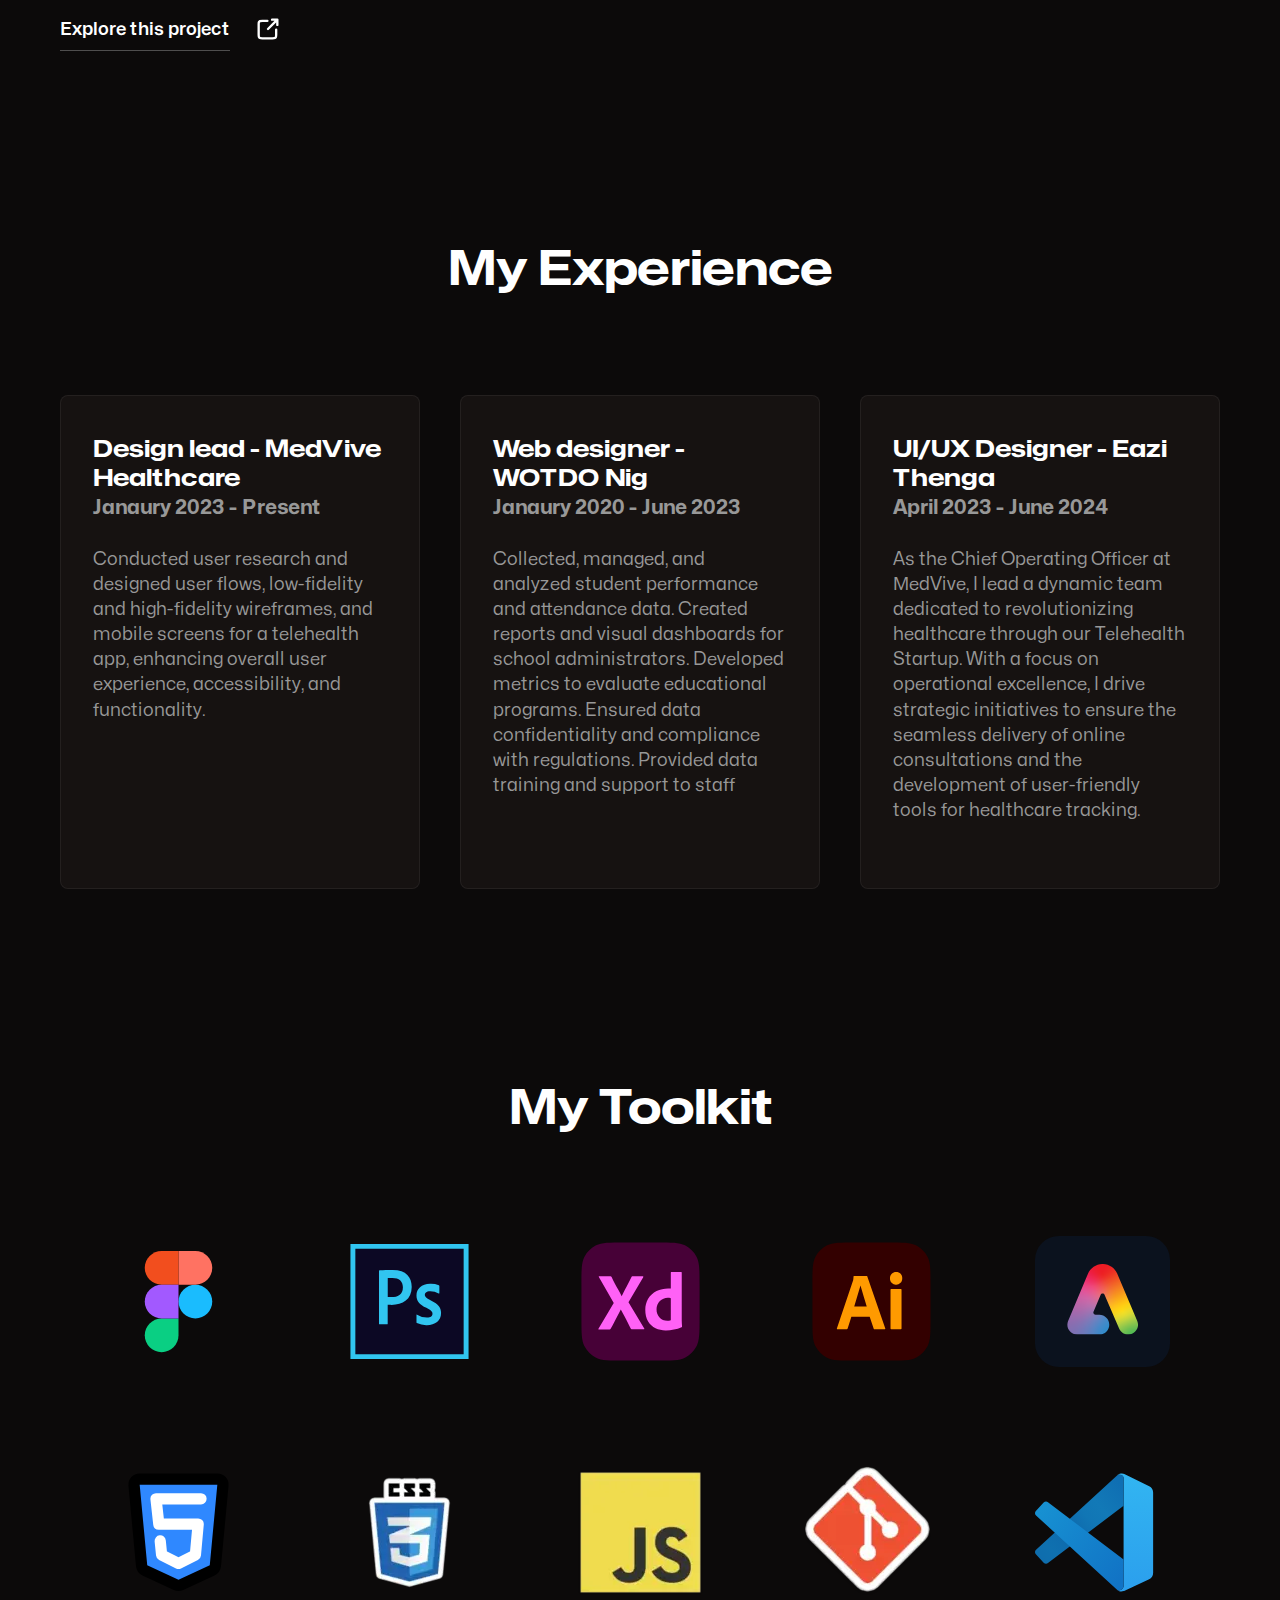
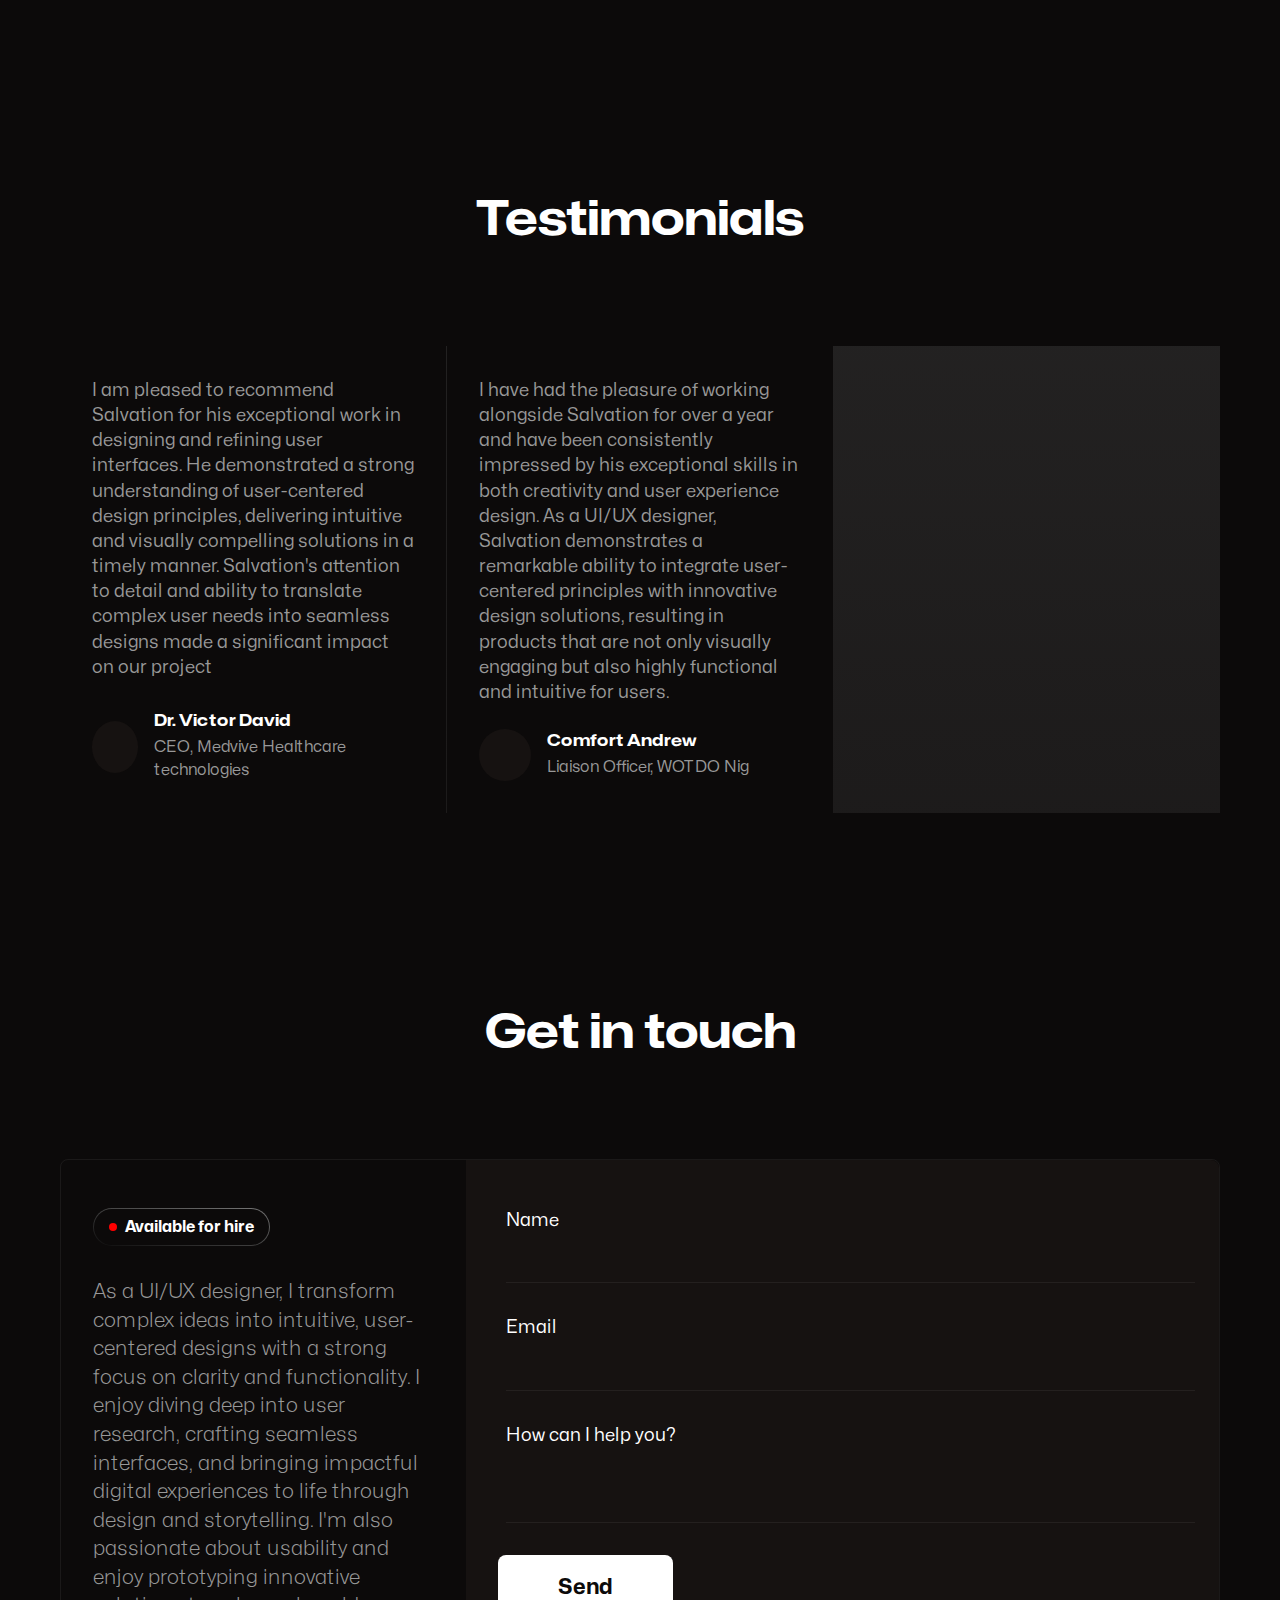
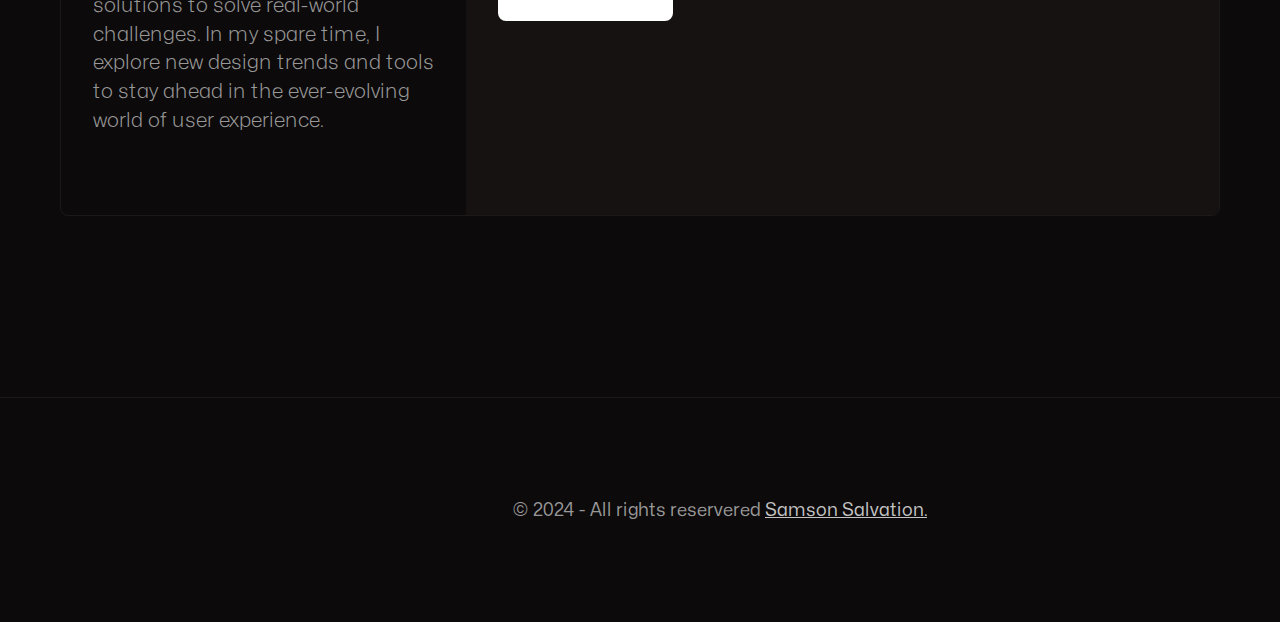
==== commit 0abab8a5: "Fixed top container" ====
--- a/index.html
+++ b/index.html
@@ -15,7 +15,7 @@
 
     <!-- Google / Search Engine Tags -->
 <meta itemprop="name" content="Samson Salvation's Portfolio">
-<meta itemprop="description" content="WWelcome to my portfolio website. I am a Medical Doctor and Data Analyst/Scientist specializing in extracting meaningful insights from complex datasets and visualizing data through user-friendly, responsive, and accessible reports and dashboards. Explore my projects,  and contact me for any inquiries or collaborations.">
+<meta itemprop="description" content="Welcome to my portfolio website. I am a Medical Doctor and Data Analyst/Scientist specializing in extracting meaningful insights from complex datasets and visualizing data through user-friendly, responsive, and accessible reports and dashboards. Explore my projects,  and contact me for any inquiries or collaborations.">
 
 <!-- Reference screenshot of updated site's header in place of content -->
 <meta itemprop="image" content="assets/images/sharing-card.png">
@@ -90,7 +90,7 @@
         </ol>
       </nav>
 
-      <div class="">
+      <div class="container">
         <div class="header-textbox">
           <!-- Replace with your name and job title -->
           <h1 class="h1">
--- a/style.css
+++ b/style.css
@@ -225,7 +225,7 @@
 
 @media (max-width: 575px) {
   .container {
-    padding-inline: var(--gutter-small);
+    padding-inline: var(--gutter-medium);
   }
 }
 
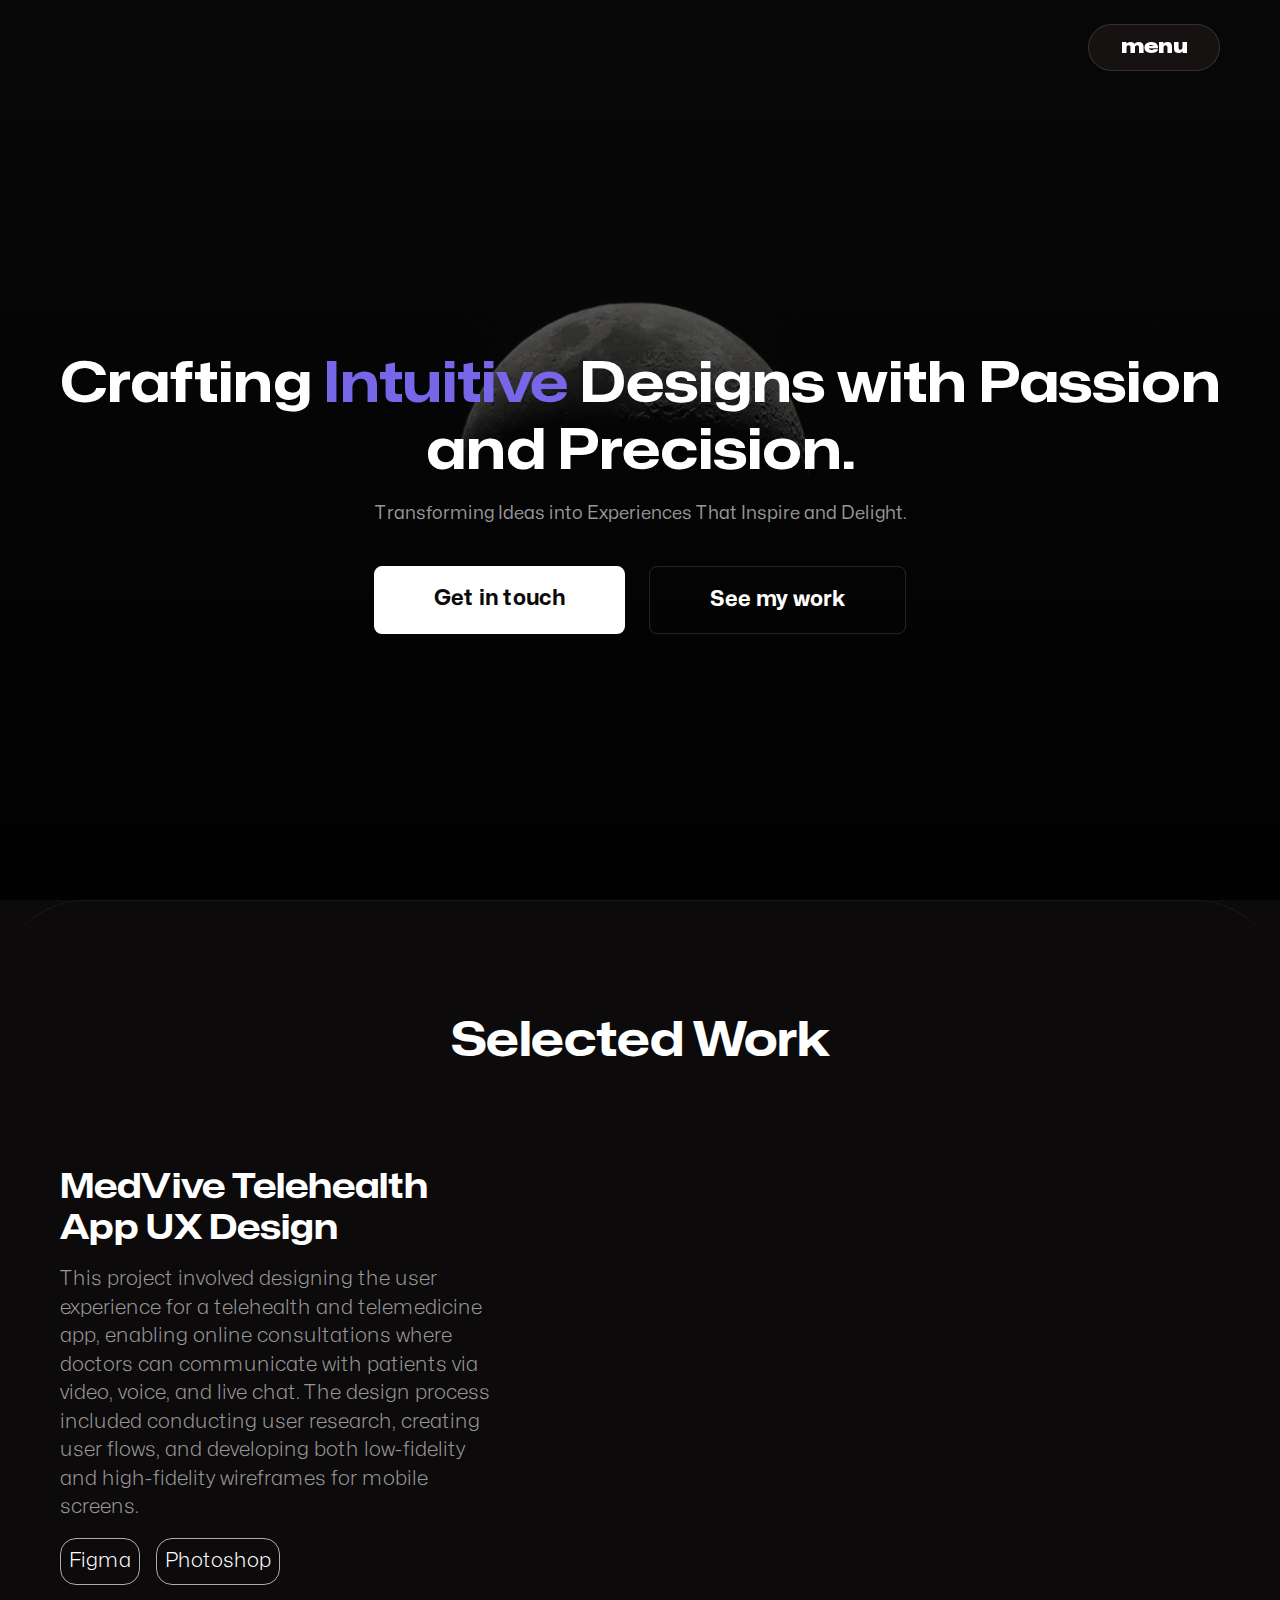
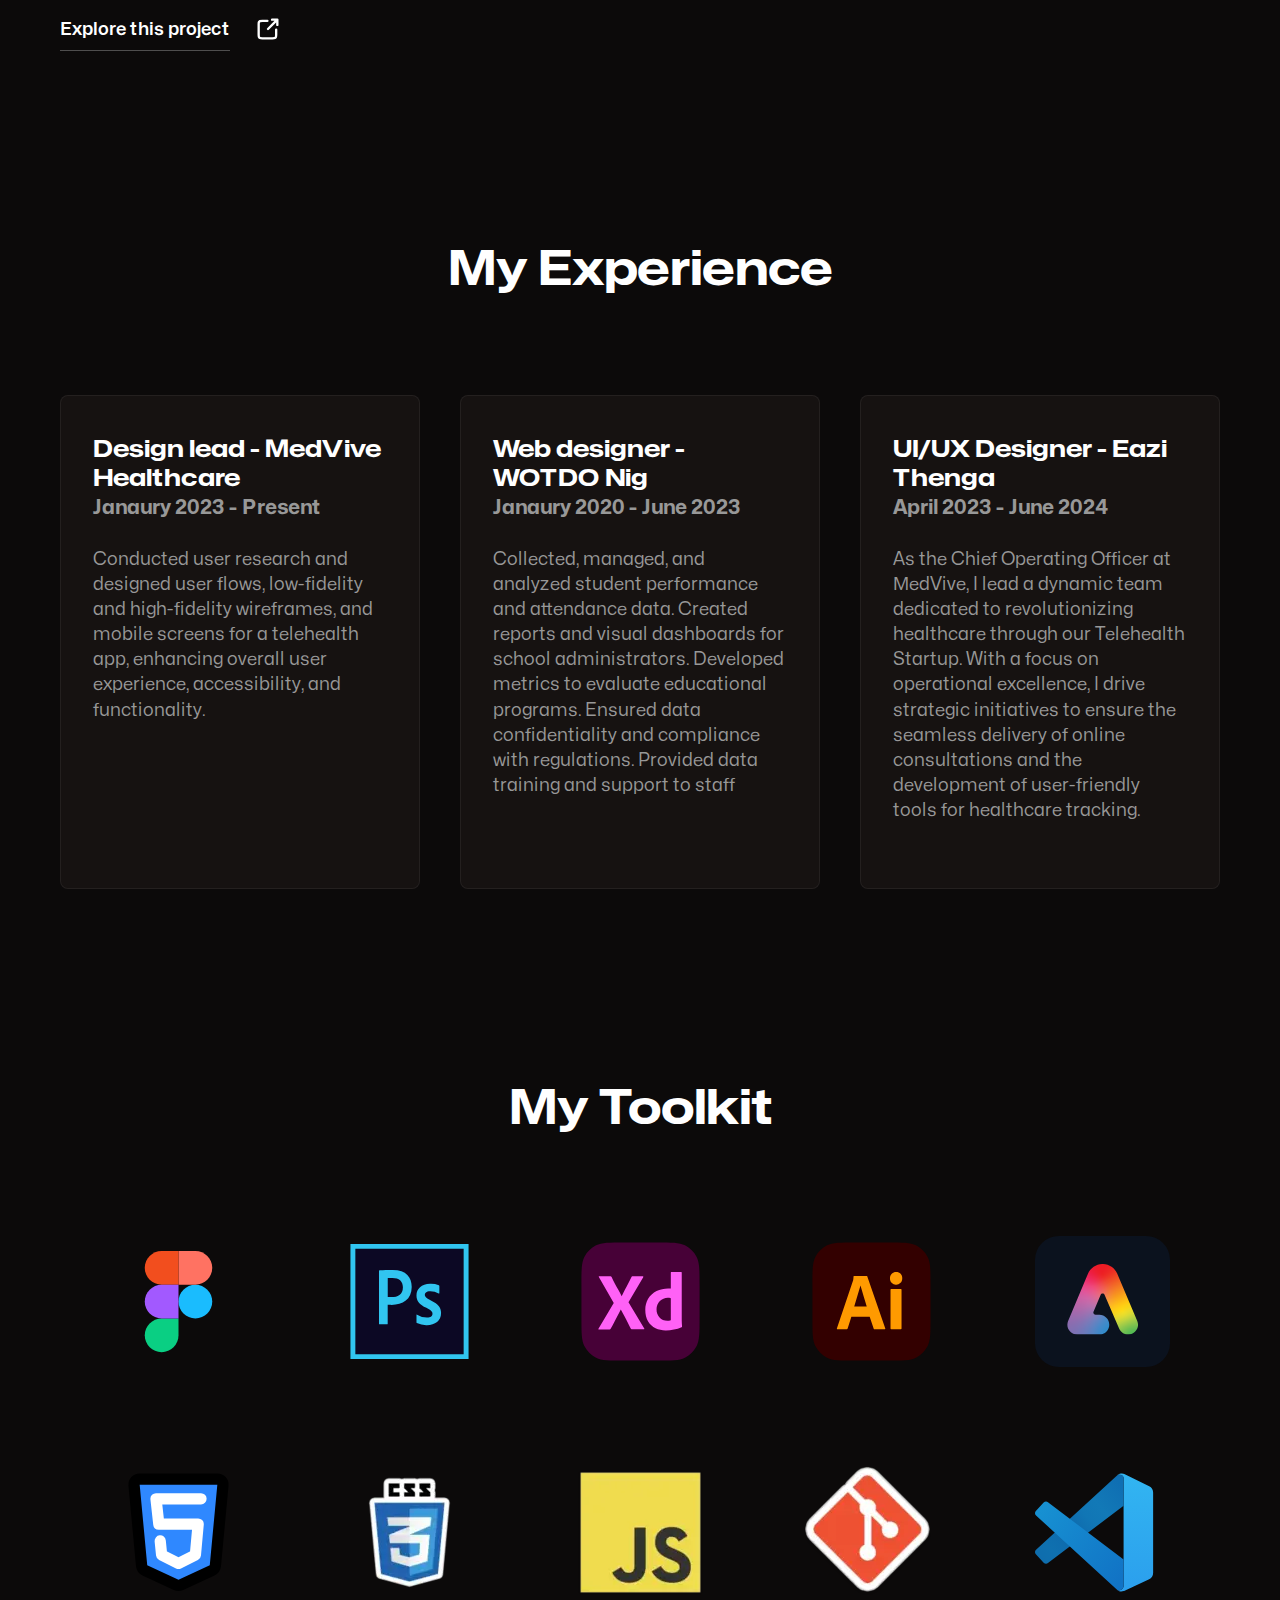
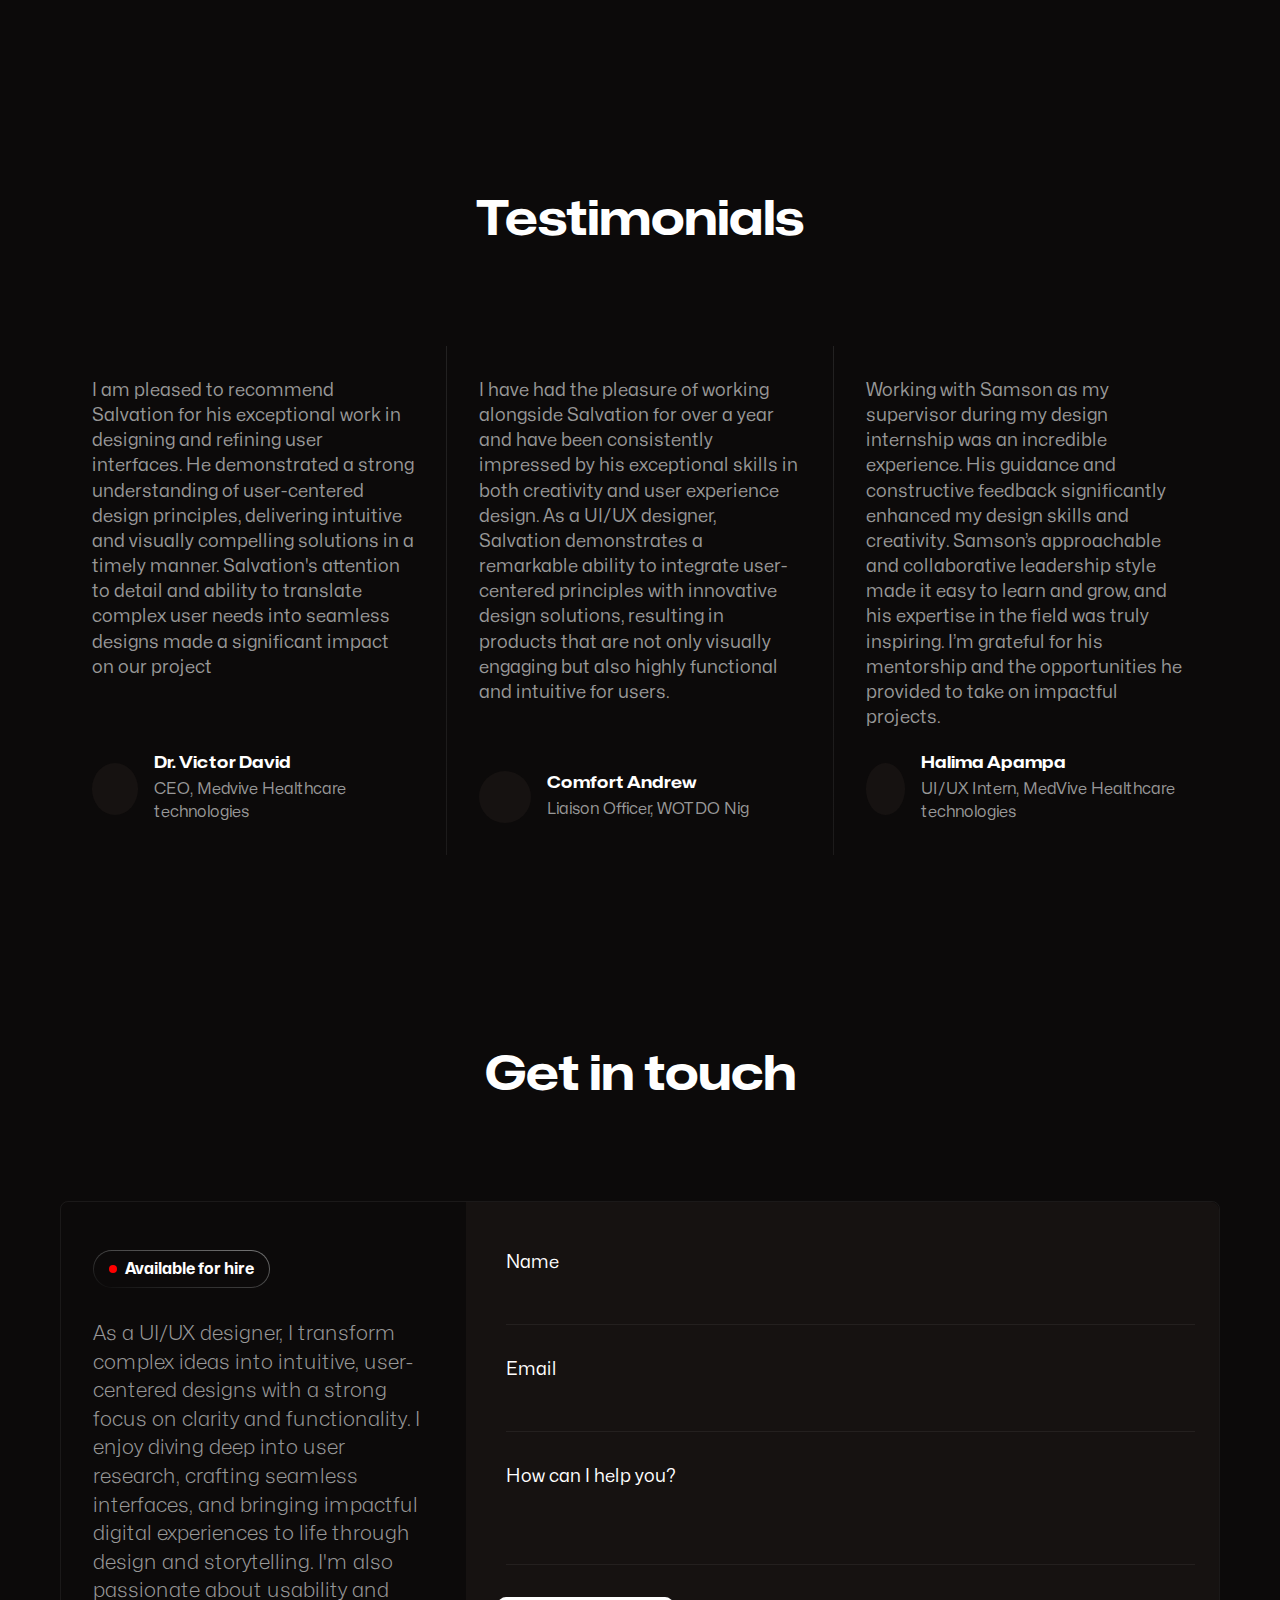
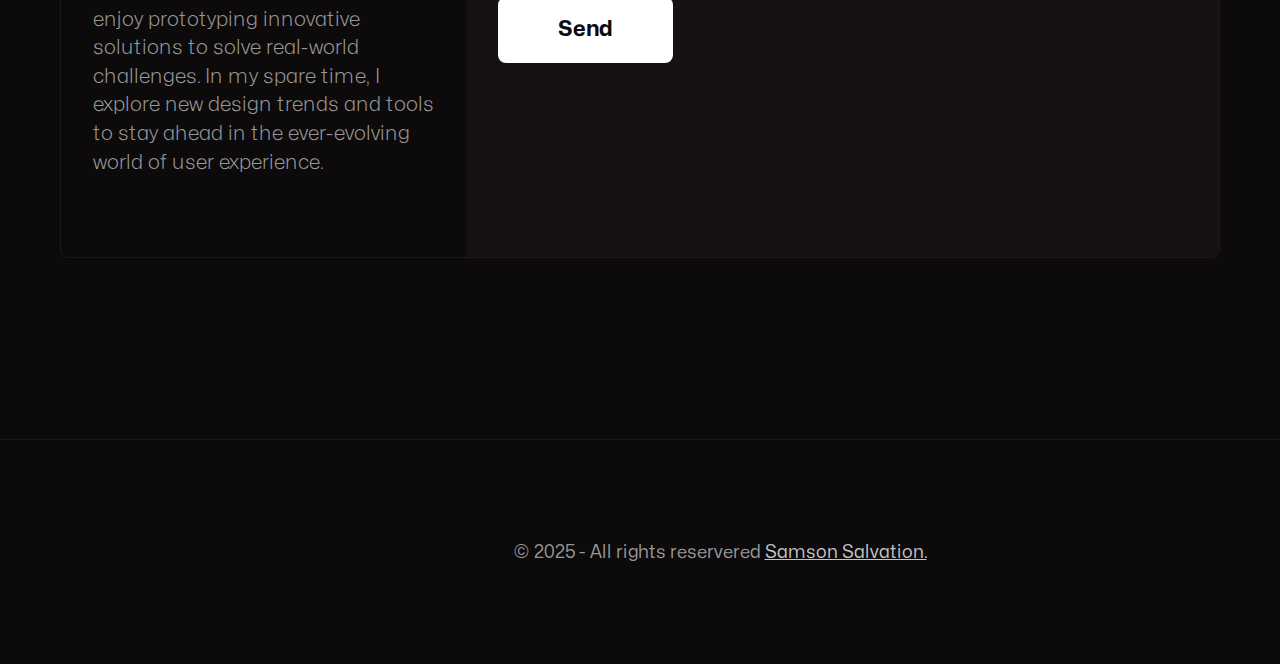
==== commit d168d0bf: "revert changes" ====
--- a/index.html
+++ b/index.html
@@ -90,7 +90,7 @@
         </ol>
       </nav>
 
-      <div class="container">
+      <div class="">
         <div class="header-textbox">
           <!-- Replace with your name and job title -->
           <h1 class="h1">
@@ -177,11 +177,13 @@
             <article class="article-box">
               <div class="article-textbox">
                 <div>
-                  <h3 class="h4">Design lead - MedVive Healthcare
+                  <h3 class="h4"> 
+                    Design lead - MedVive Healthcare
                   </h3>
                   <h4> Janaury 2023 - Present </h4>
                   <p class="article-text">
-                    Conducted user research and designed user flows, low-fidelity and high-fidelity wireframes, and mobile screens for a telehealth app, enhancing overall user experience, accessibility, and functionality.
+                    Conducted user research and designed user flows, low-fidelity and high-fidelity wireframes,
+                     and mobile screens for a telehealth app, enhancing overall user experience, accessibility, and functionality.
                   </p>
                 </div>
               </div> 
@@ -280,6 +282,26 @@
                    Comfort Andrew
                   </h3>
                   <p class="testimonial-author-job"> Liaison Officer, WOTDO Nig
+                  </p>
+                </figcaption>
+              </figure>
+            </li>
+            <li class="testimonial">
+              <blockquote class="testimonial-text">
+                Working with Samson as my supervisor during my design internship was an incredible experience. His guidance and constructive feedback significantly enhanced my design skills and creativity. Samson’s approachable and collaborative leadership style made it easy to learn and grow, and his expertise in the field was truly inspiring. 
+                I’m grateful for his mentorship and the opportunities he provided to take on impactful projects.
+              </blockquote>
+              <figure class="testimonial-author">
+                <img
+                  src="assets/images/Mine/WhatsApp Image 2024-12-31 at 23.13.38_32df6e23.jpg"
+                  alt="Victory"
+                  loading="lazy"
+                />
+                <figcaption>
+                  <h3 class="testimonial-author-name">
+                   Halima Apampa
+                  </h3>
+                  <p class="testimonial-author-job"> UI/UX Intern, MedVive Healthcare technologies
                   </p>
                 </figcaption>
               </figure>
@@ -369,7 +391,7 @@
             </ol>
           </nav>
           <p class="footer-text">
-            &copy; <span>2024</span> - All rights reservered <a target="_blank" rel="noopener" href="#"> Samson Salvation.</a>
+            &copy; <span>2025</span> - All rights reservered <a target="_blank" rel="noopener" href="#"> Samson Salvation.</a>
           </p>
           <label class="theme-switch" for="theme-switch">
             <span></span>
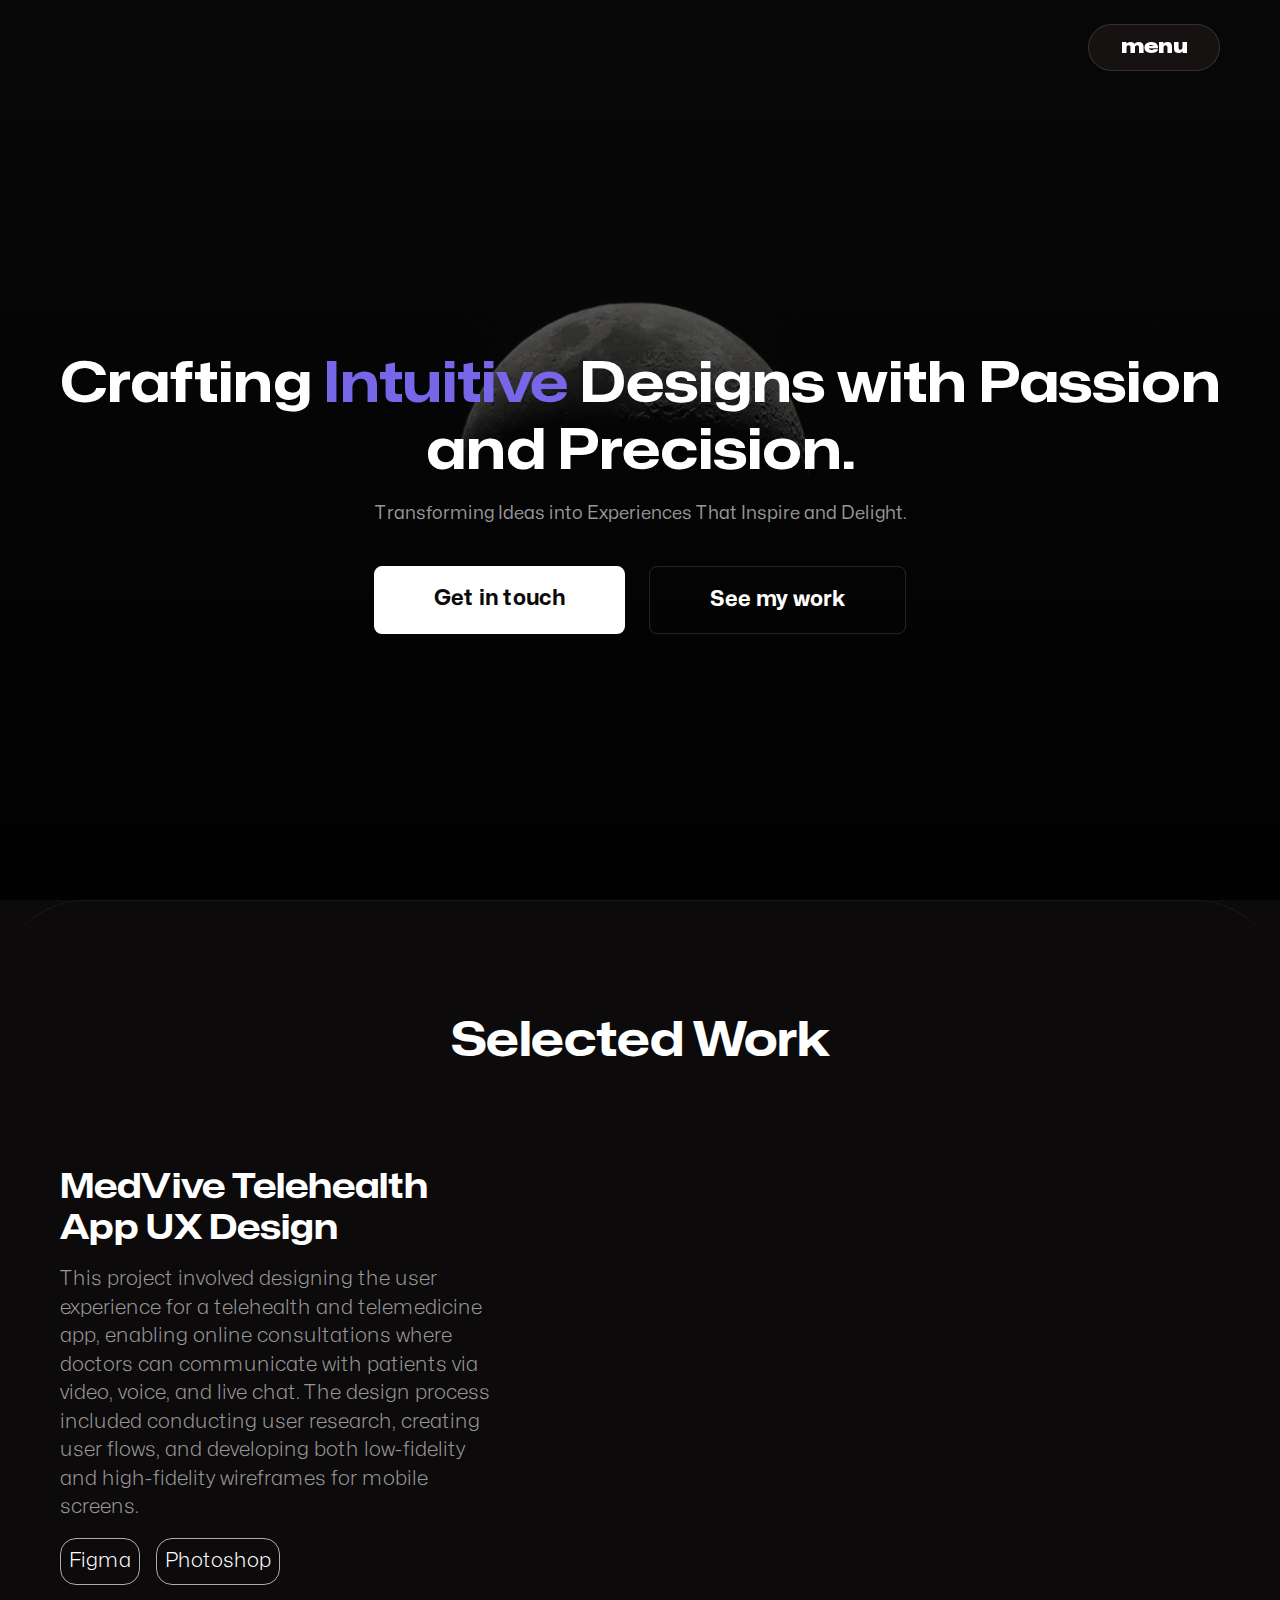
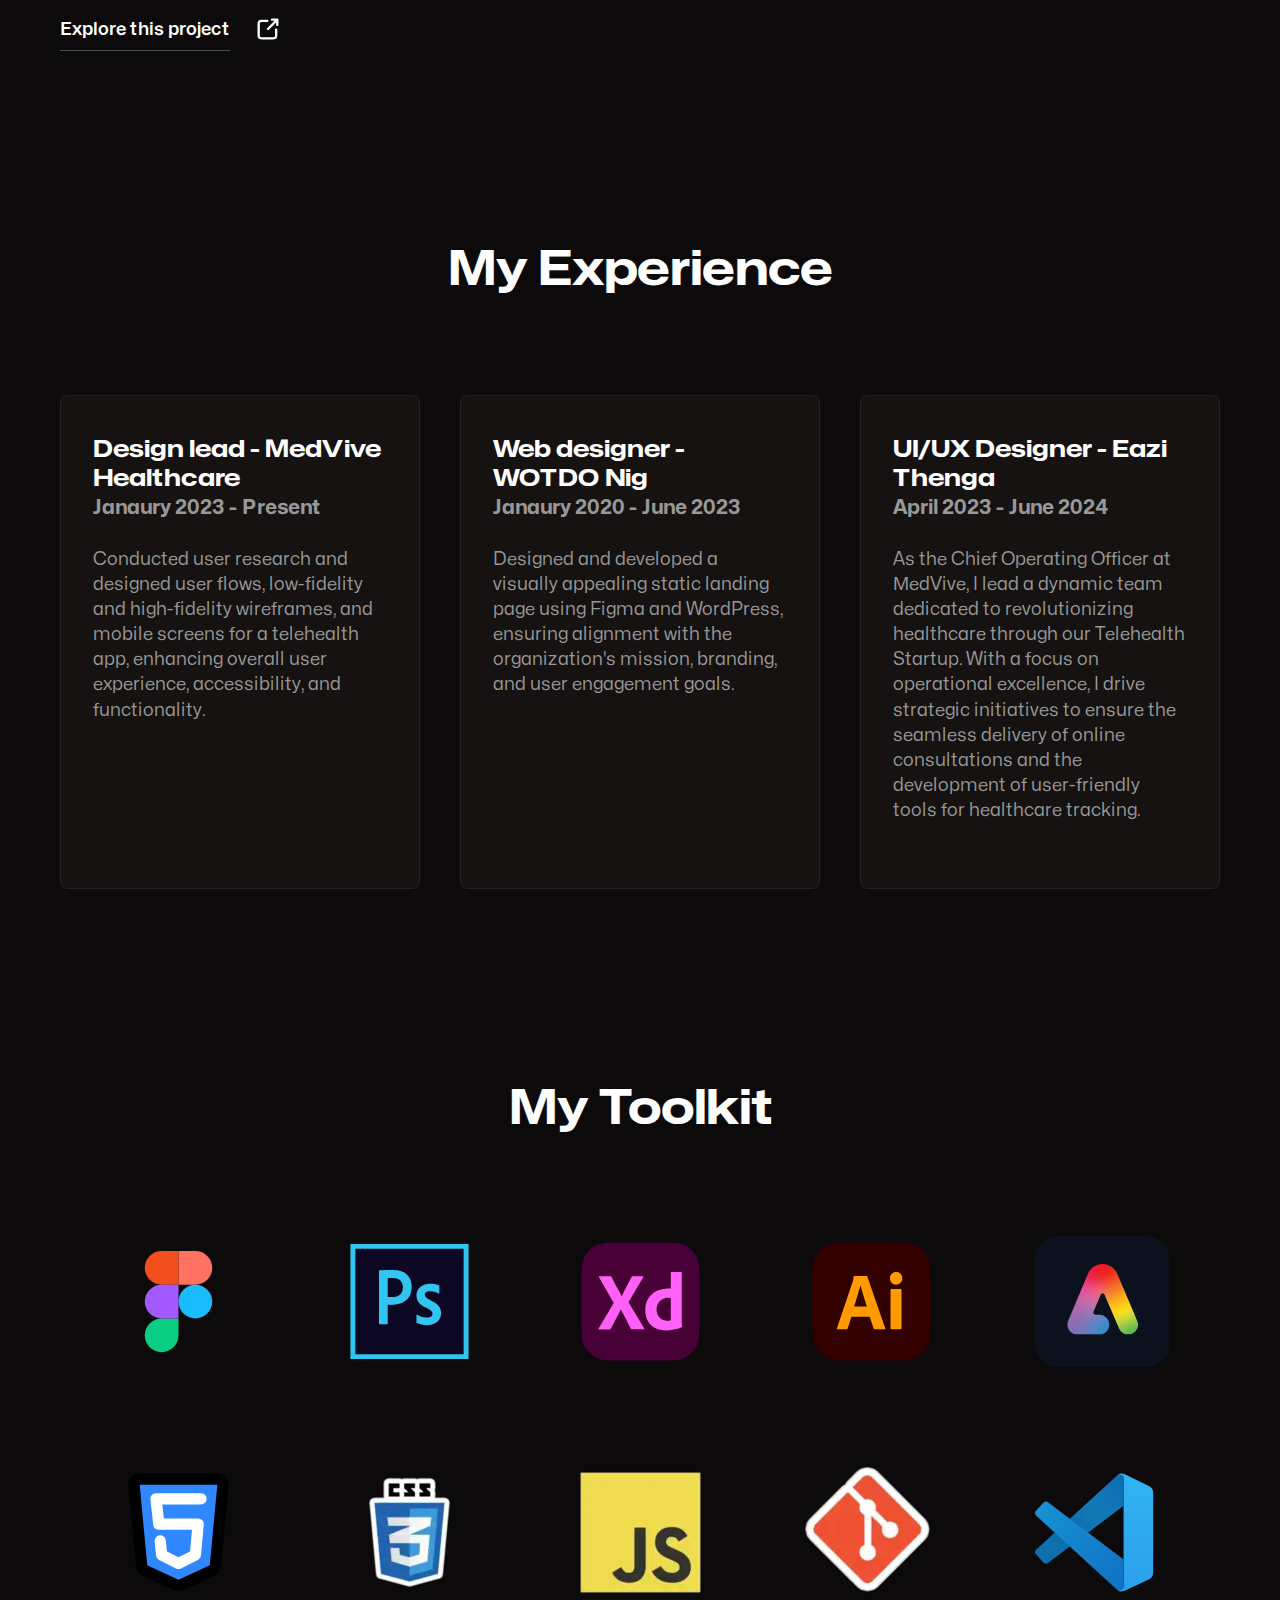
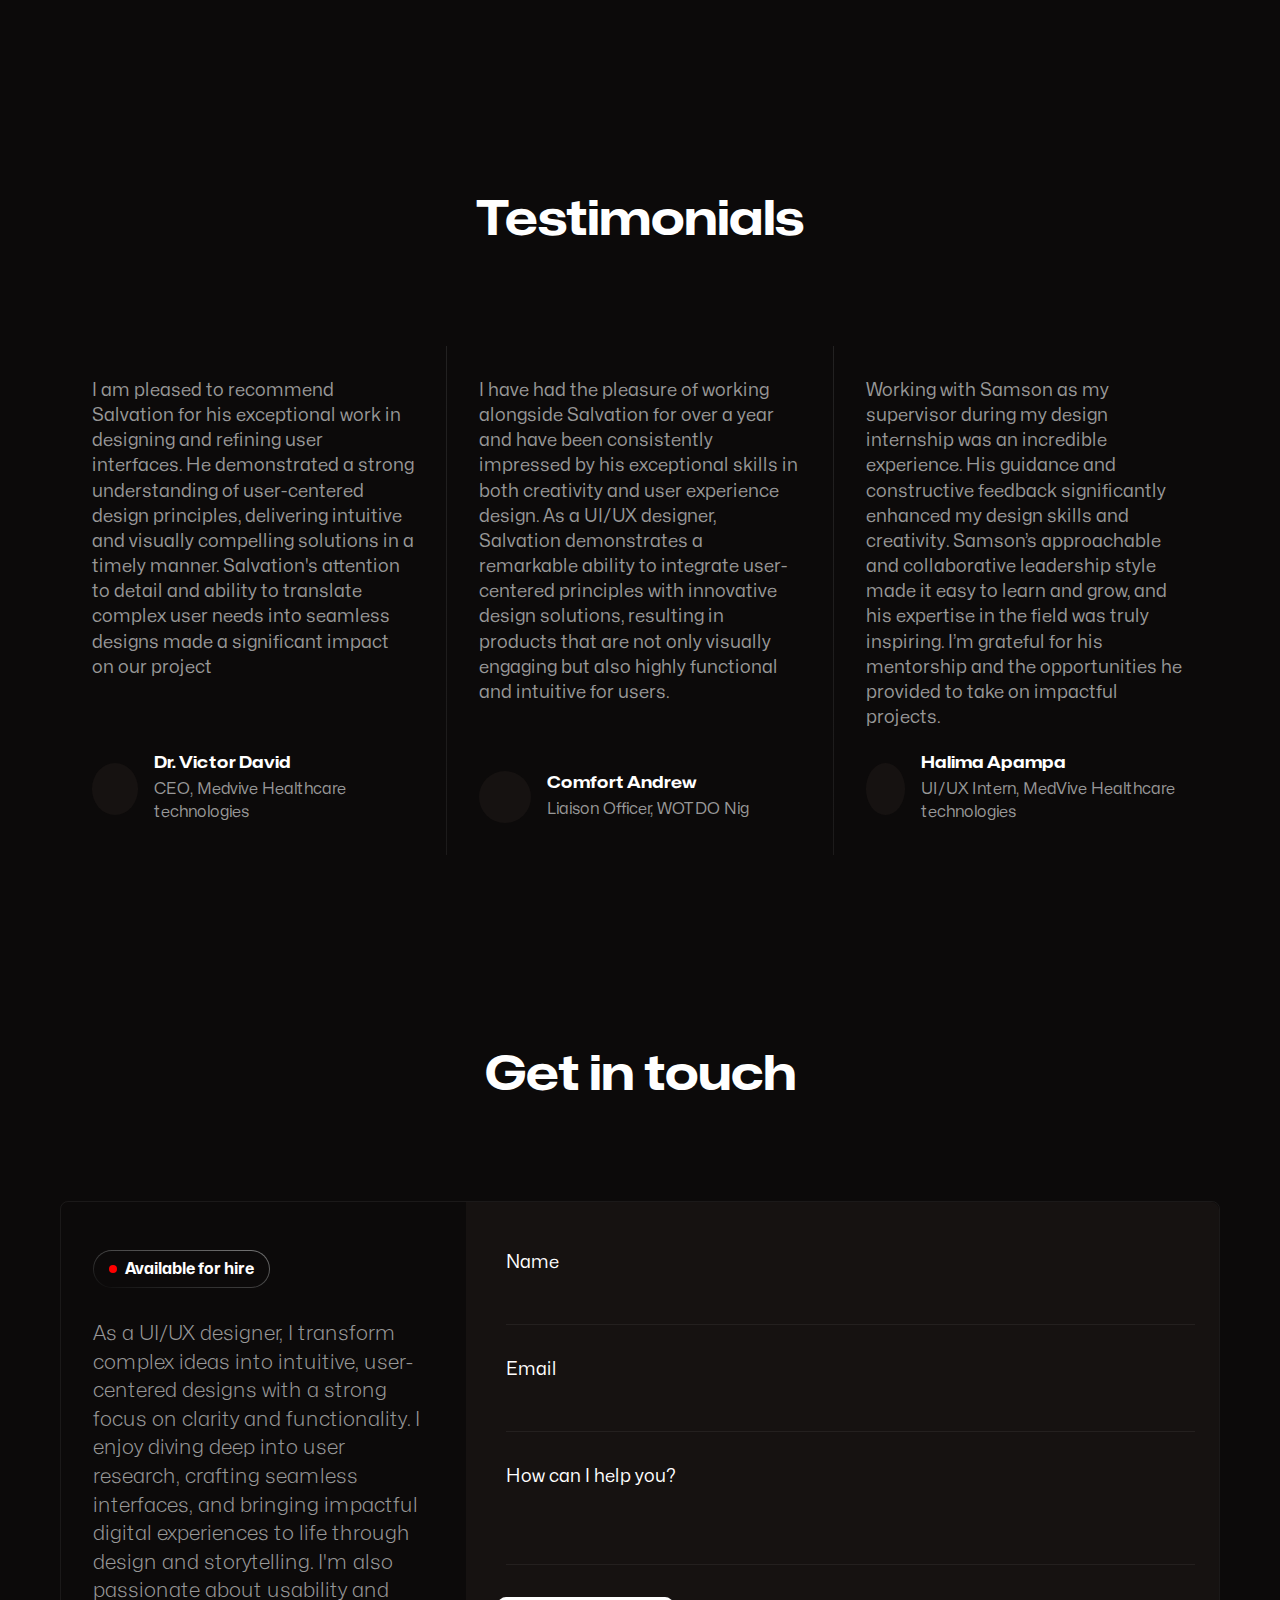
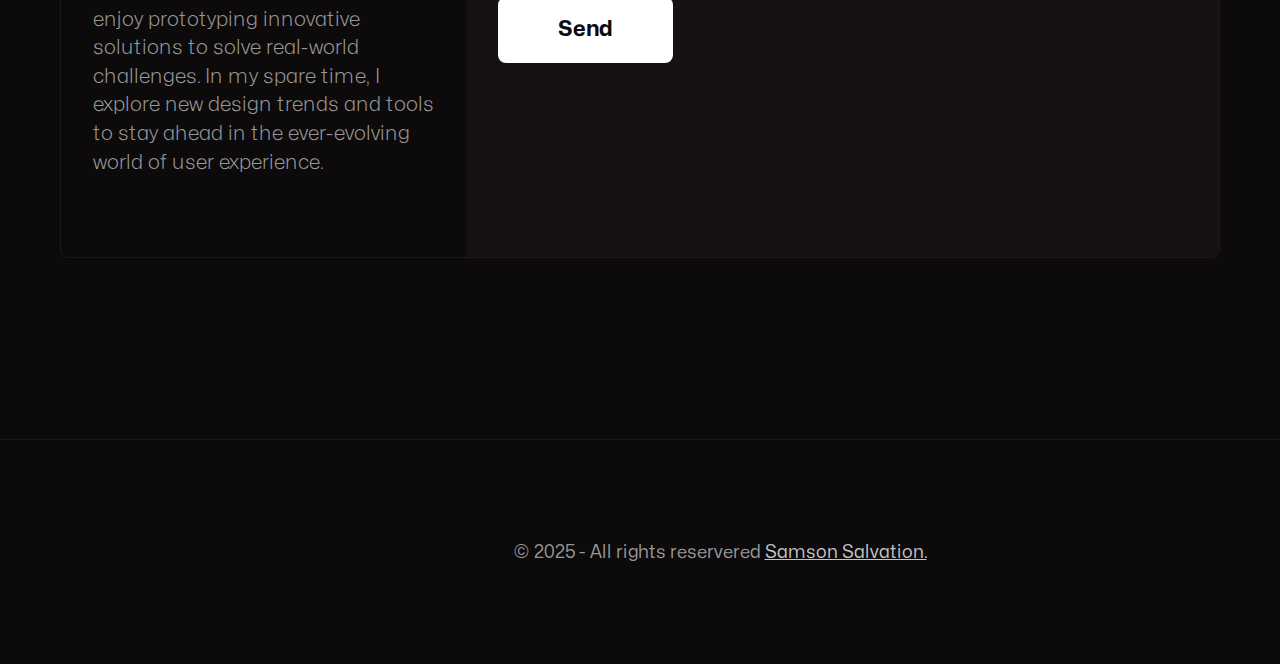
==== commit d475983c: "Fixed section width" ====
--- a/index.html
+++ b/index.html
@@ -196,11 +196,8 @@
                   </h3>
                   <h4> Janaury 2020 - June 2023</h4>
                   <p class="article-text">
-                    Collected, managed, and analyzed student performance and attendance data.
-                    Created reports and visual dashboards for school administrators.
-                    Developed metrics to evaluate educational programs.
-                    Ensured data confidentiality and compliance with regulations.
-                    Provided data training and support to staff
+                    Designed and developed a visually appealing static landing page using Figma and WordPress,
+                    ensuring alignment with the organization's mission, branding, and user engagement goals.
                   </p>
                 </div>
               </div>
@@ -273,7 +270,7 @@
                   </blockquote>
               <figure class="testimonial-author">
                 <img
-                  src="assets/images/testimonials/Okirie.jpeg"
+                  src="assets/images/Mine/WhatsApp Image 2025-01-01 at 02.27.08_0df3d9bb.jpg"
                   alt="Victory"
                   loading="lazy"
                 />
--- a/style.css
+++ b/style.css
@@ -513,6 +513,16 @@
 }
 
 @media (max-width: 845px) {
+  .header-textbox {
+    left: 0;
+    text-align: center;
+    padding-inline: 2.0rem;
+  }
+
+  .header-btns {
+    flex-direction: column;
+    width: 80%;
+  }
 }
 
 .header-btns {
@@ -754,10 +764,13 @@
 
 .article-boxes {
   display: flex;
+  width: 100%;
+  margin: auto;
   flex-flow: row wrap;
   gap: 3.5%;
   margin-block-start: var(--gutter-x-large);
 }
+
 
 .article-box {
   flex-basis: 31%;
@@ -810,14 +823,11 @@
 }
 
 @media (max-width: 650px) {
+  
   .article-box:nth-child(2),
   .article-box:nth-child(3),
-  .article-box:last-child {
+  .article-box:last-child, .article-box:nth-child(1) {
     flex-basis: 100%;
-  }
-
-  .featured-article {
-    margin-block-end: 0;
   }
 
   .article-box:not(:last-child) {
@@ -827,50 +837,6 @@
   .article-box:last-child {
     display: block;
   }
-}
-
-/* --------------------------------- */
-/* ----- Featured article -----*/
-/* --------------------------------- */
-
-.featured-article {
-  flex-basis: 100%;
-  display: flex;
-  align-items: center;
-  justify-content: space-between;
-  margin-block-end: 44.8px;
-}
-
-@media (max-width: 985px) {
-  .featured-article {
-    margin-block-end: 24.4px;
-    flex-direction: column-reverse;
-  }
-}
-
-.featured-article .article-textbox {
-  flex-basis: 44%;
-}
-
-.featured-article h3 {
-  margin-block-start: var(--gutter-x-small);
-}
-
-.featured-article .article-illustration {
-  flex-basis: 50%;
-}
-
-.article-illustration img {
-  border-radius: var(--gutter-nano);
-}
-
-.featured-article .article-text {
-  font-size: var(--text-medium);
-}
-
-.featured-article .article-info {
-  justify-content: flex-start;
-  gap: var(--gutter-medium);
 }
 
 /* --------------------------------- */
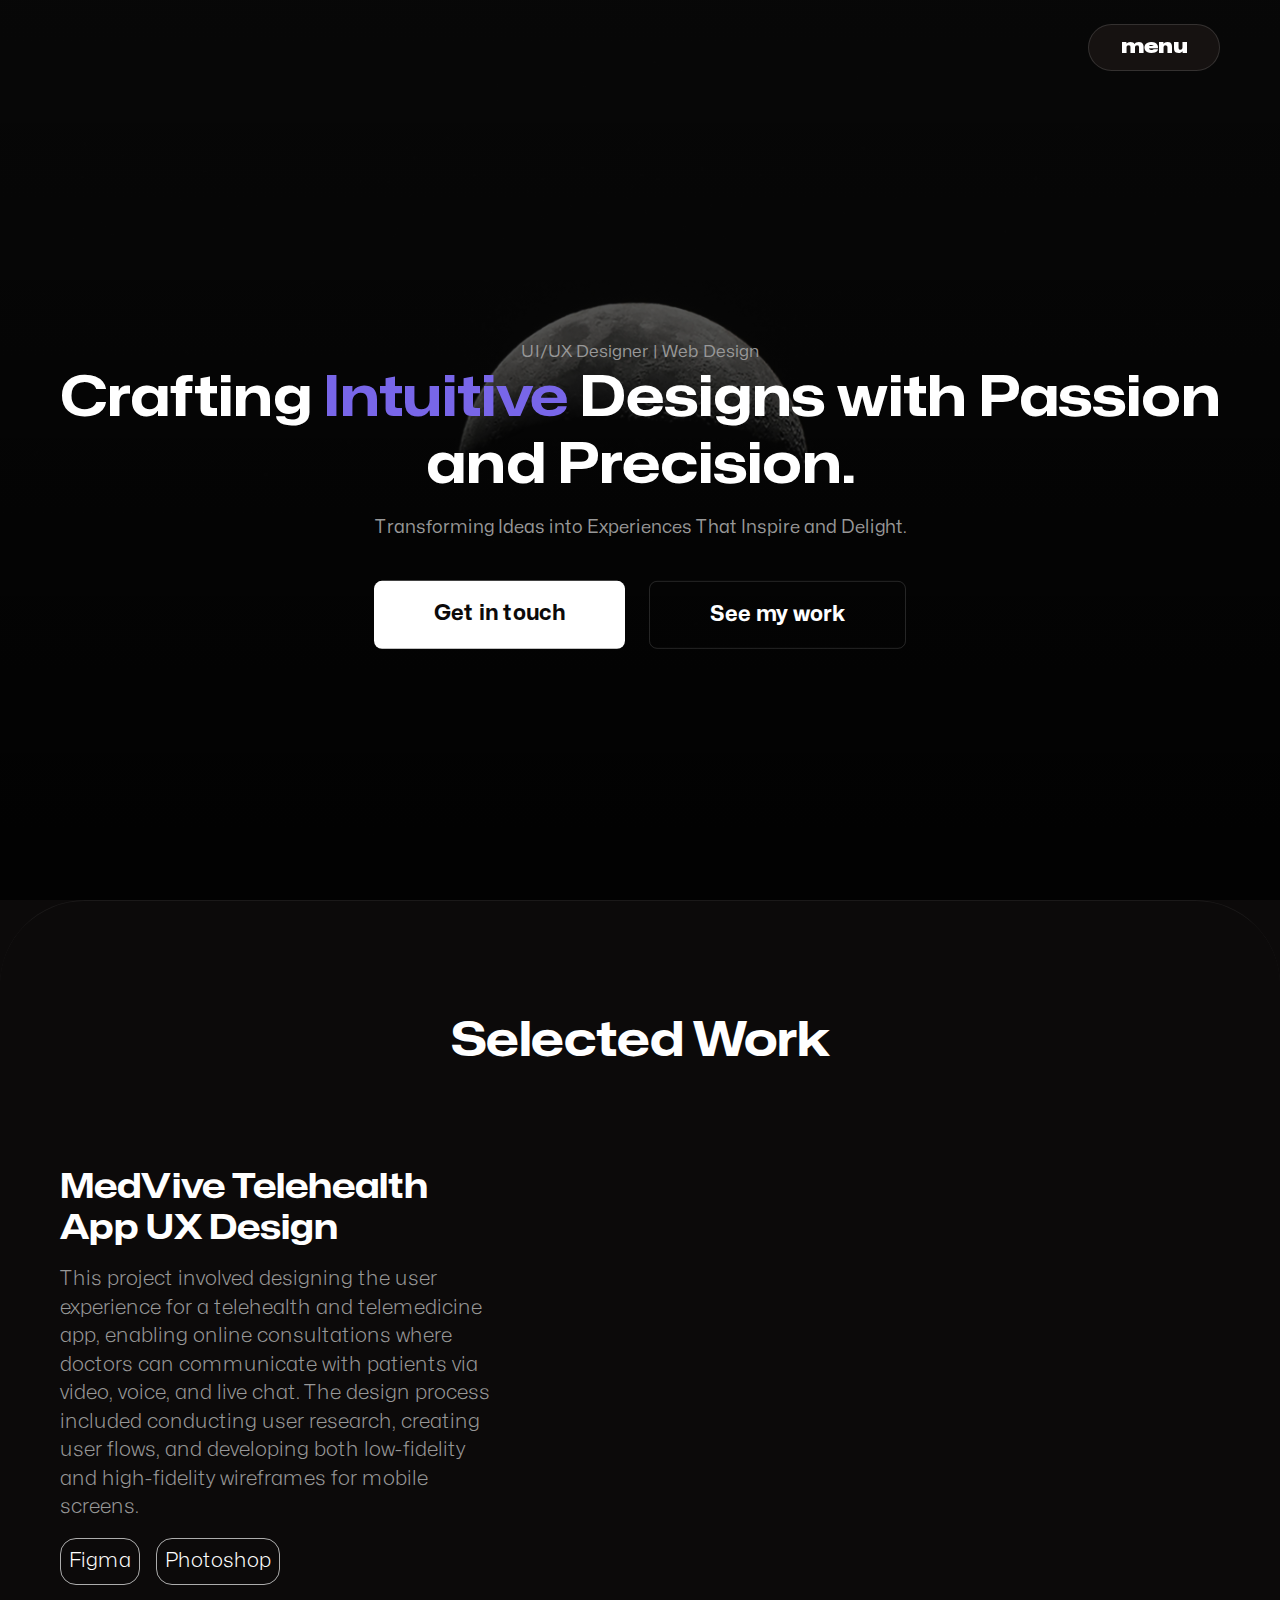
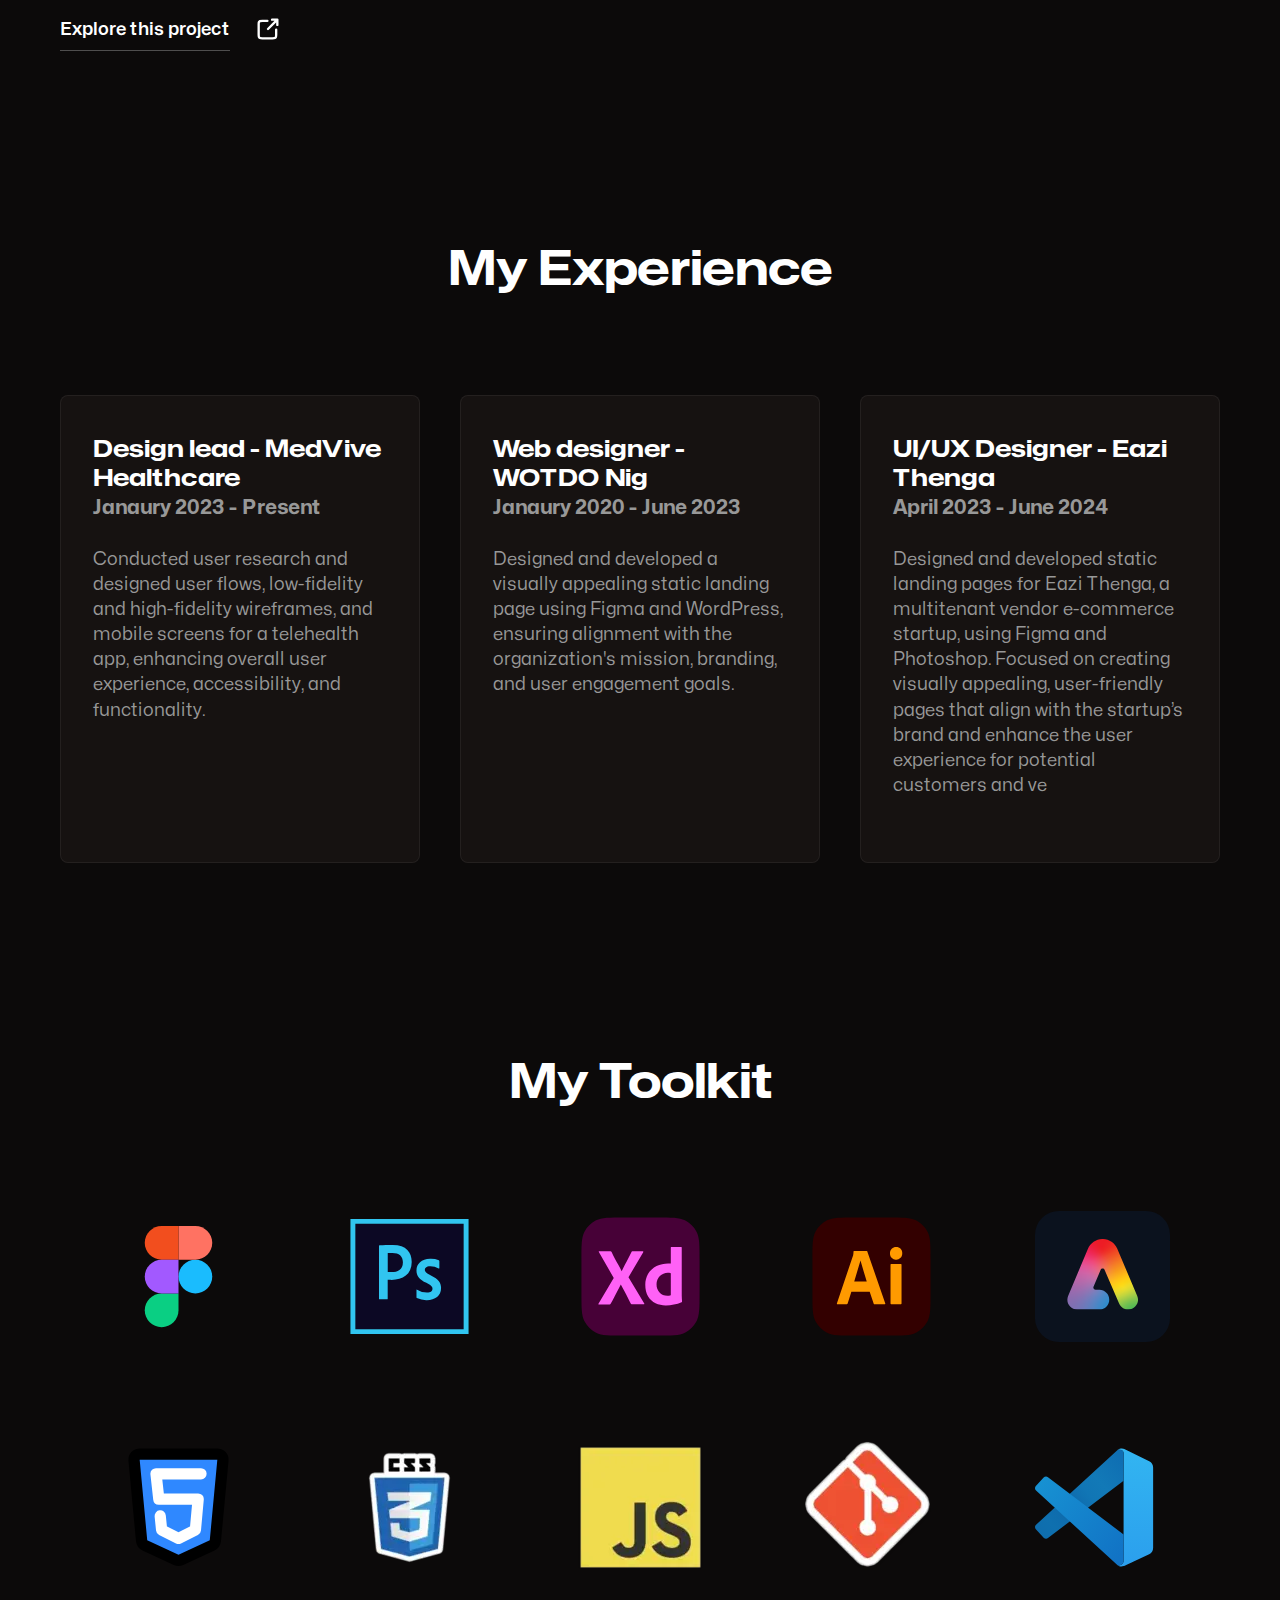
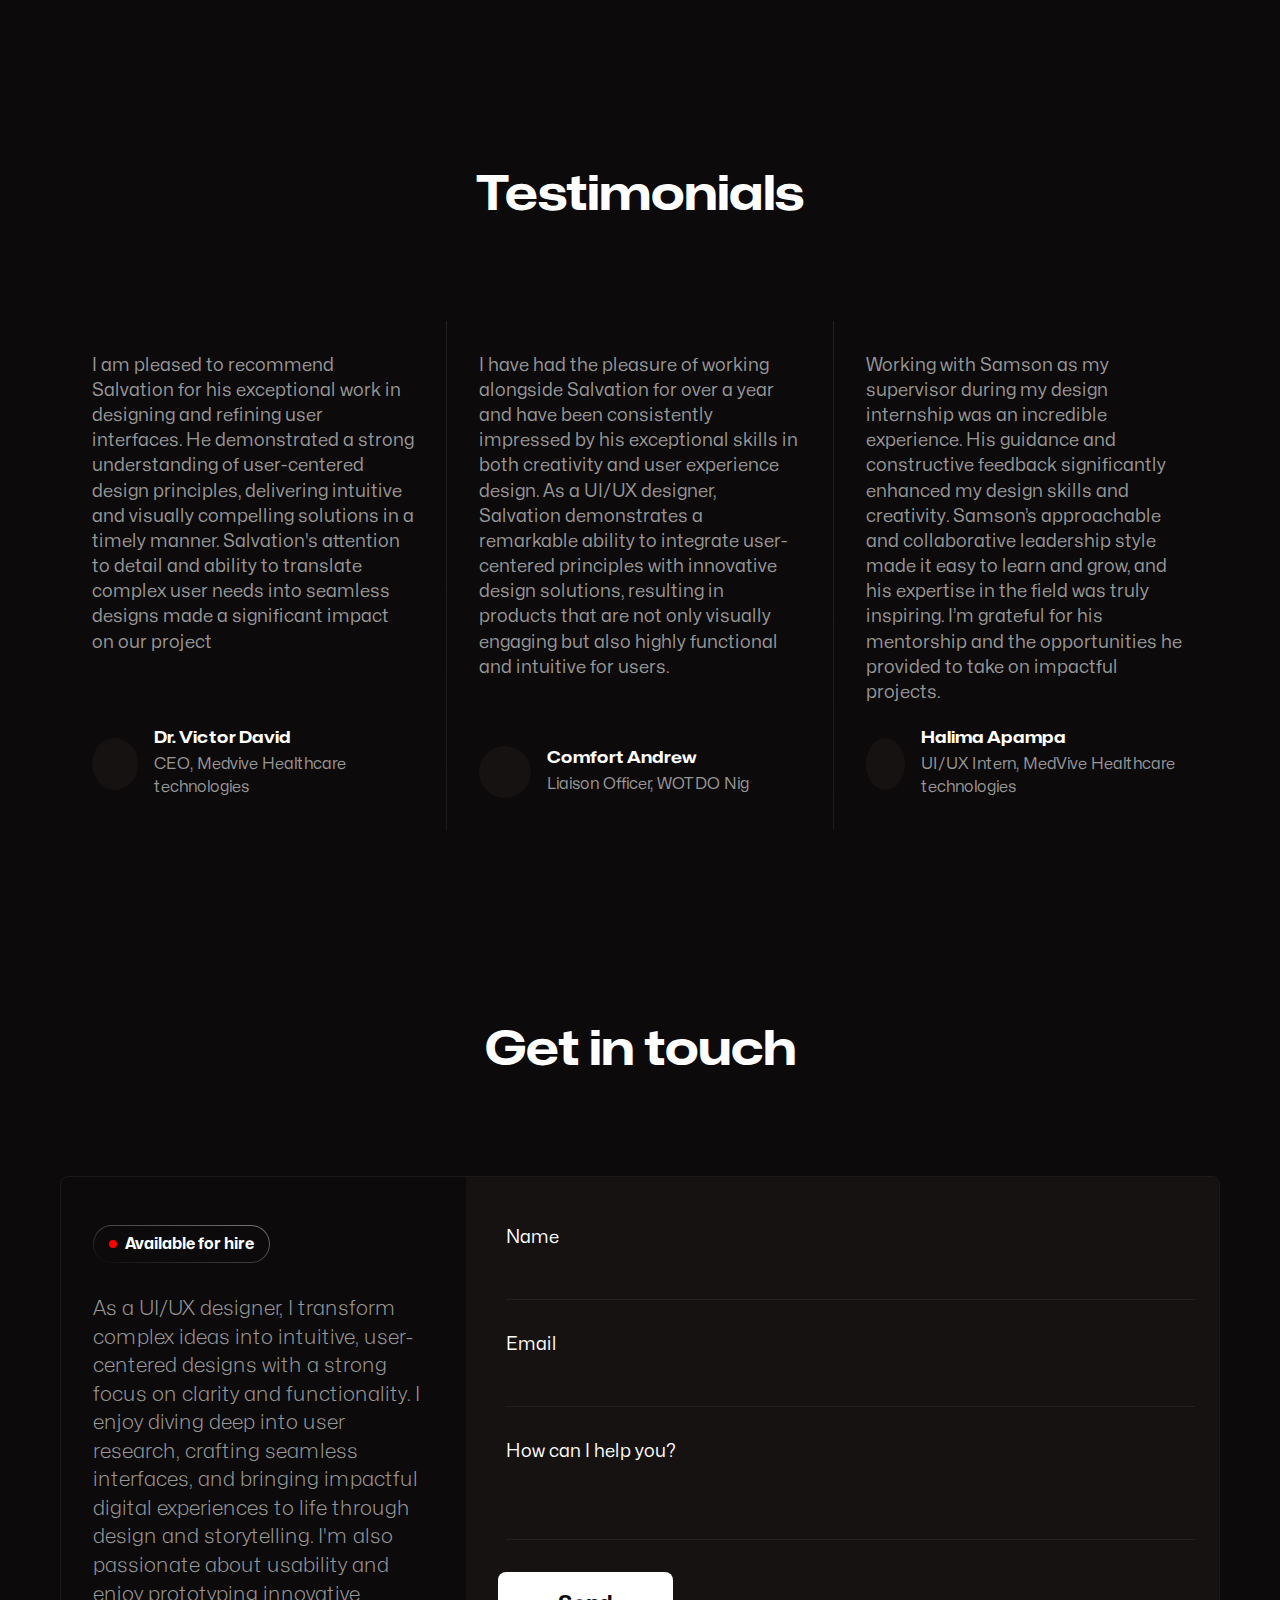
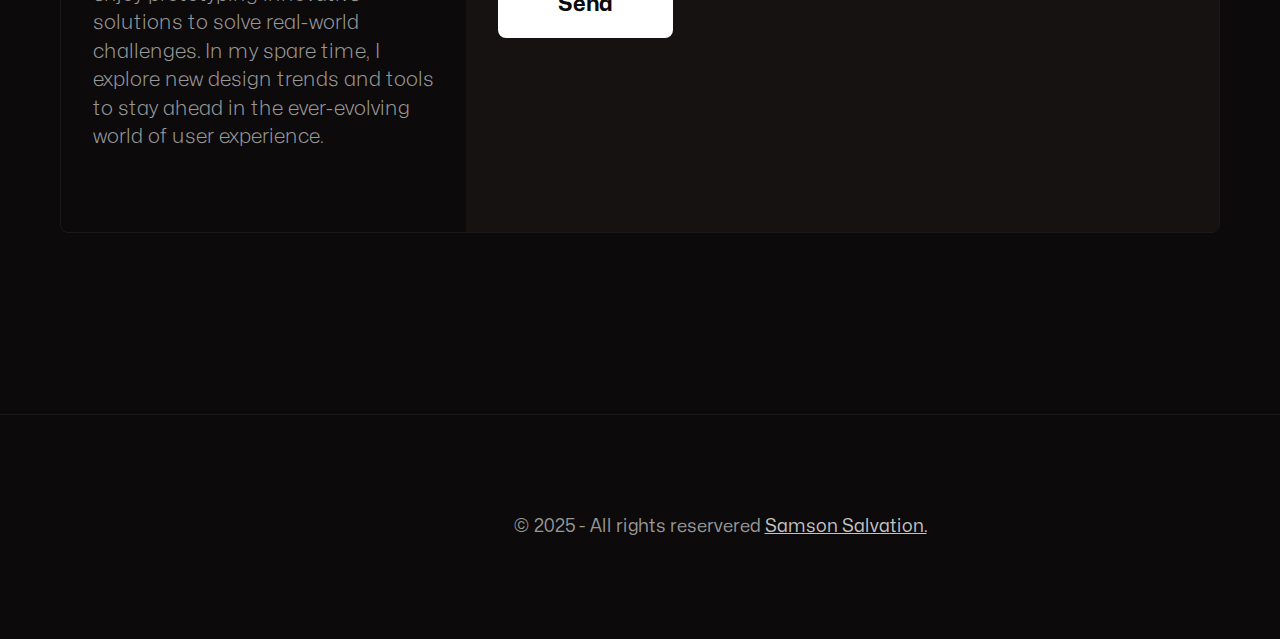
==== commit 72706797: "Added CSS Animation and fixed Third experience column" ====
--- a/index.html
+++ b/index.html
@@ -93,6 +93,9 @@
       <div class="">
         <div class="header-textbox">
           <!-- Replace with your name and job title -->
+          <p class="hearder-role">
+            <small> UI/UX Designer | Web Design  </small>
+          </p>
           <h1 class="h1">
             Crafting   <span class="intuition">Intuitive  </span> Designs <span class="passion"> with Passion and </span>  <span clss="precision">  Precision. </span>
           </h1>
@@ -208,11 +211,10 @@
                   <h3 class="h4"> UI/UX Designer - Eazi Thenga </h3>
                   <h4> April 2023 - June 2024</h4>
                   <div class="article-text">
-                    As the Chief Operating Officer at MedVive, I lead a dynamic team dedicated
-                    to revolutionizing healthcare through our Telehealth Startup. With a focus
-                    on operational excellence, I drive strategic initiatives to ensure the seamless
-                    delivery of online consultations and the development of user-friendly tools for
-                    healthcare tracking.
+                    Designed and developed static landing pages for Eazi Thenga,
+                     a multitenant vendor e-commerce startup, using Figma and Photoshop.
+                    Focused on creating visually appealing, user-friendly pages that align with the 
+                    startup’s brand and enhance the user experience for potential customers and ve
                   </div>
                 </div>
               </div>
--- a/style.css
+++ b/style.css
@@ -482,7 +482,7 @@
 
 body.dark .header {
   background-image: linear-gradient(#0000008b, #000000e6),
-    url("assets/images/new-image.jpg");
+    url("./assets/images/new-image.jpg") !important;
 }
 
 body.light .header {
--- a/custom.css
+++ b/custom.css
@@ -15,4 +15,18 @@
 
 .intuition {
     color: #7866E8;
+}
+
+.hearder-role {
+    animation: first;
+    animation-duration: 4s;
+    animation-delay: 2s;
+    animation-iteration-count: infinite;
+}
+
+
+@keyframes first {
+    25% {color: white;};
+    50% {color:#7866E8};
+
 }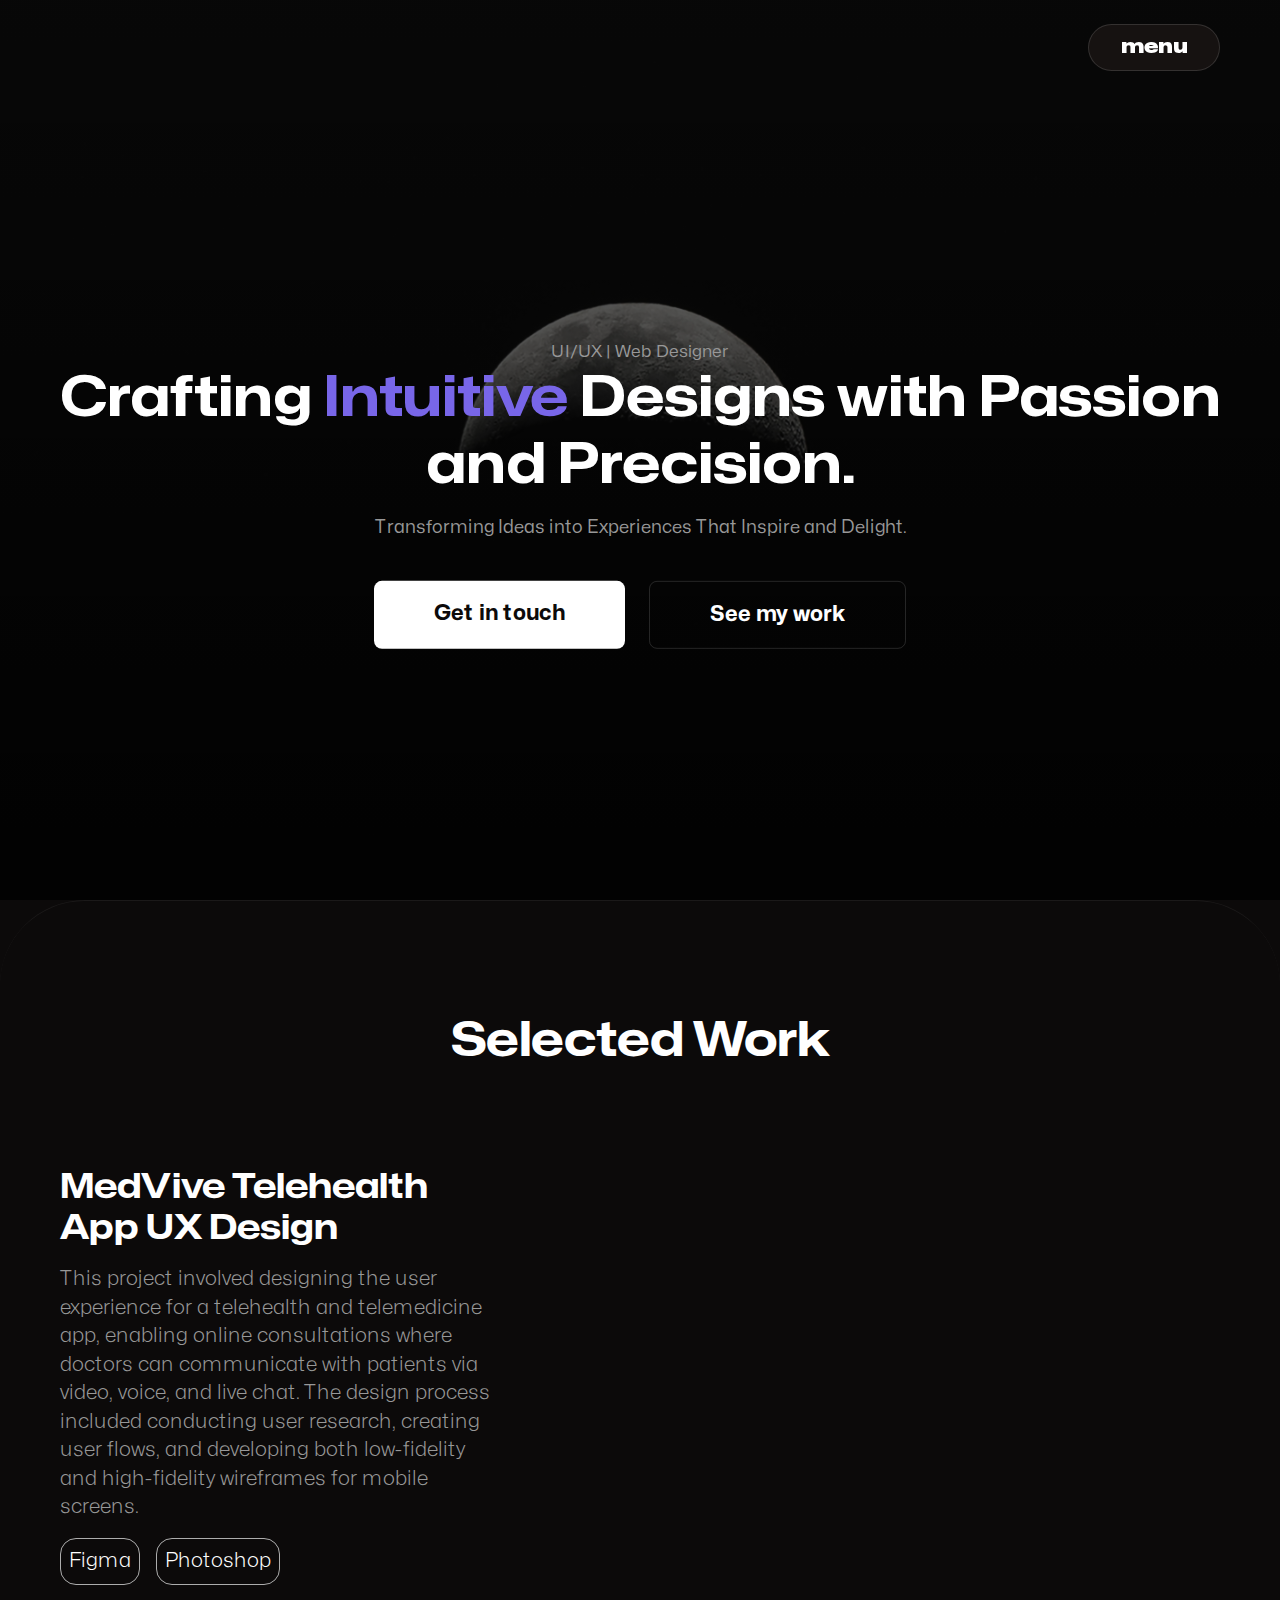
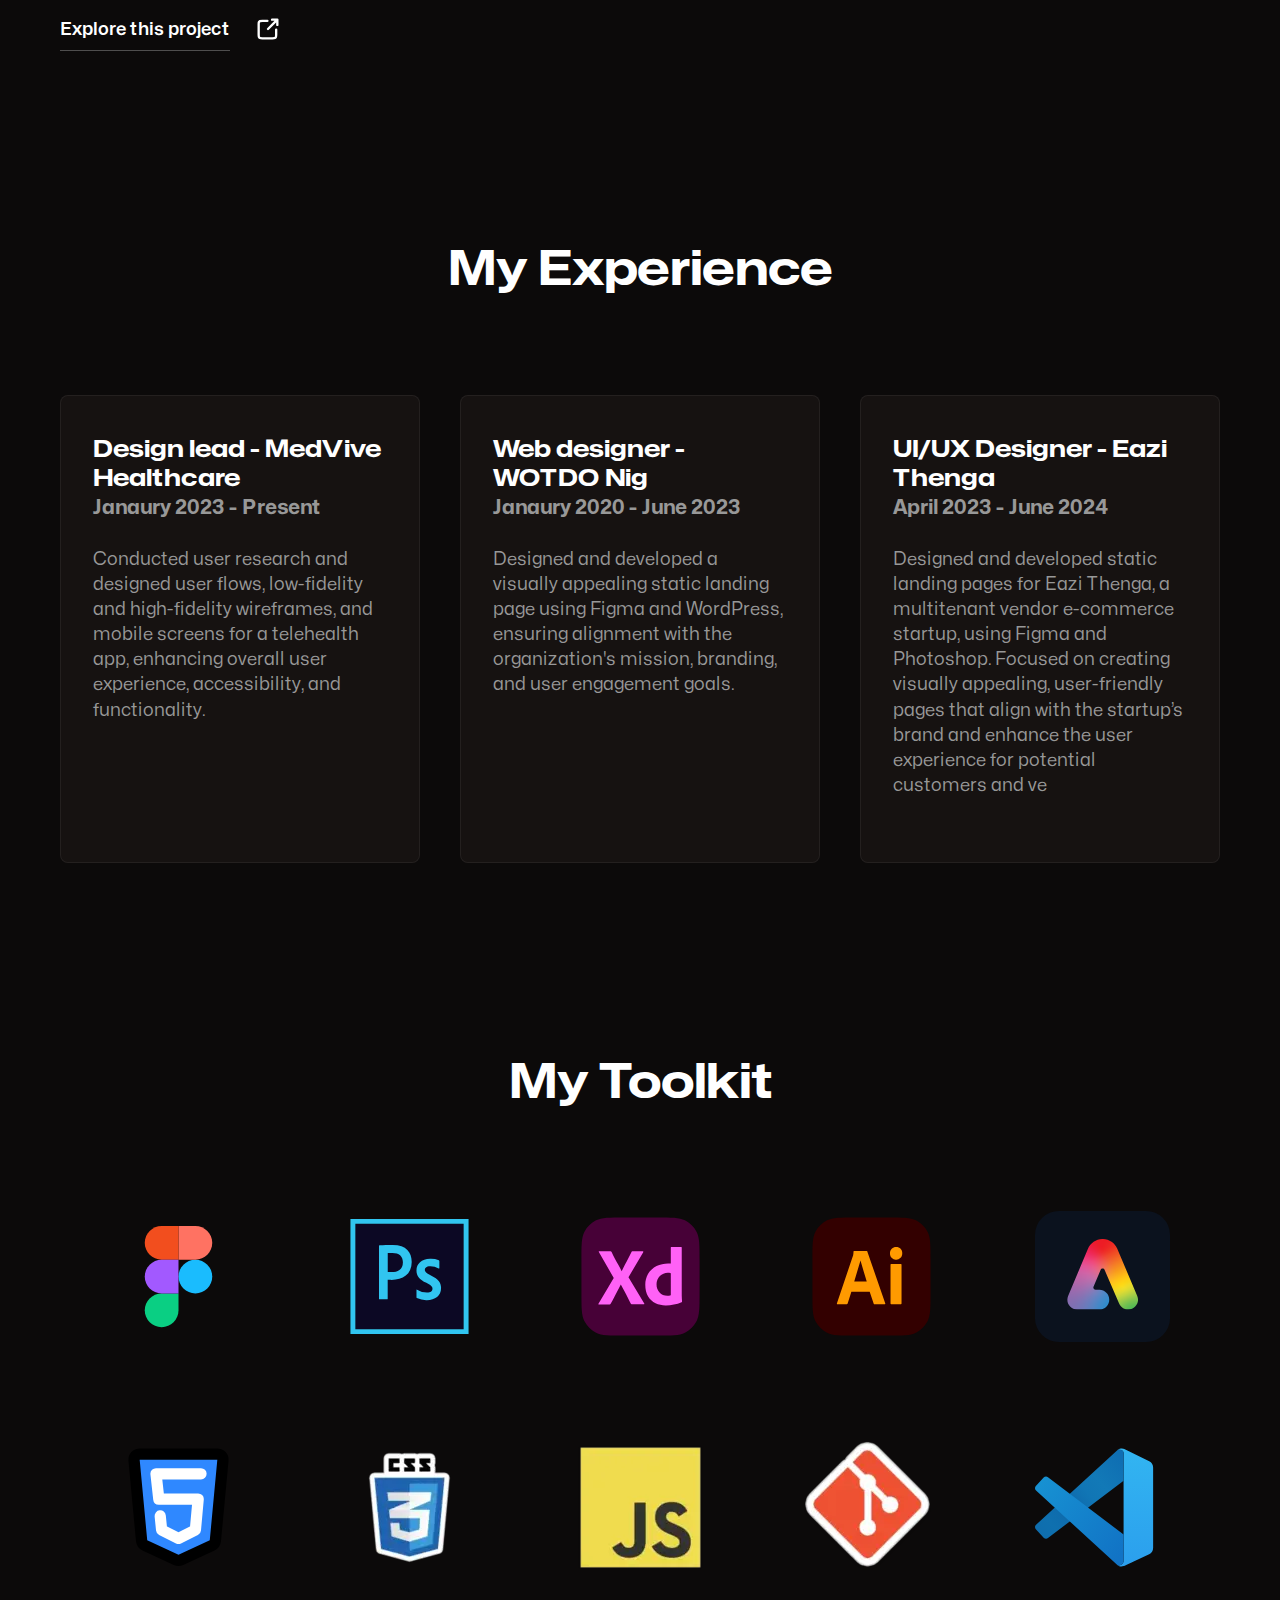
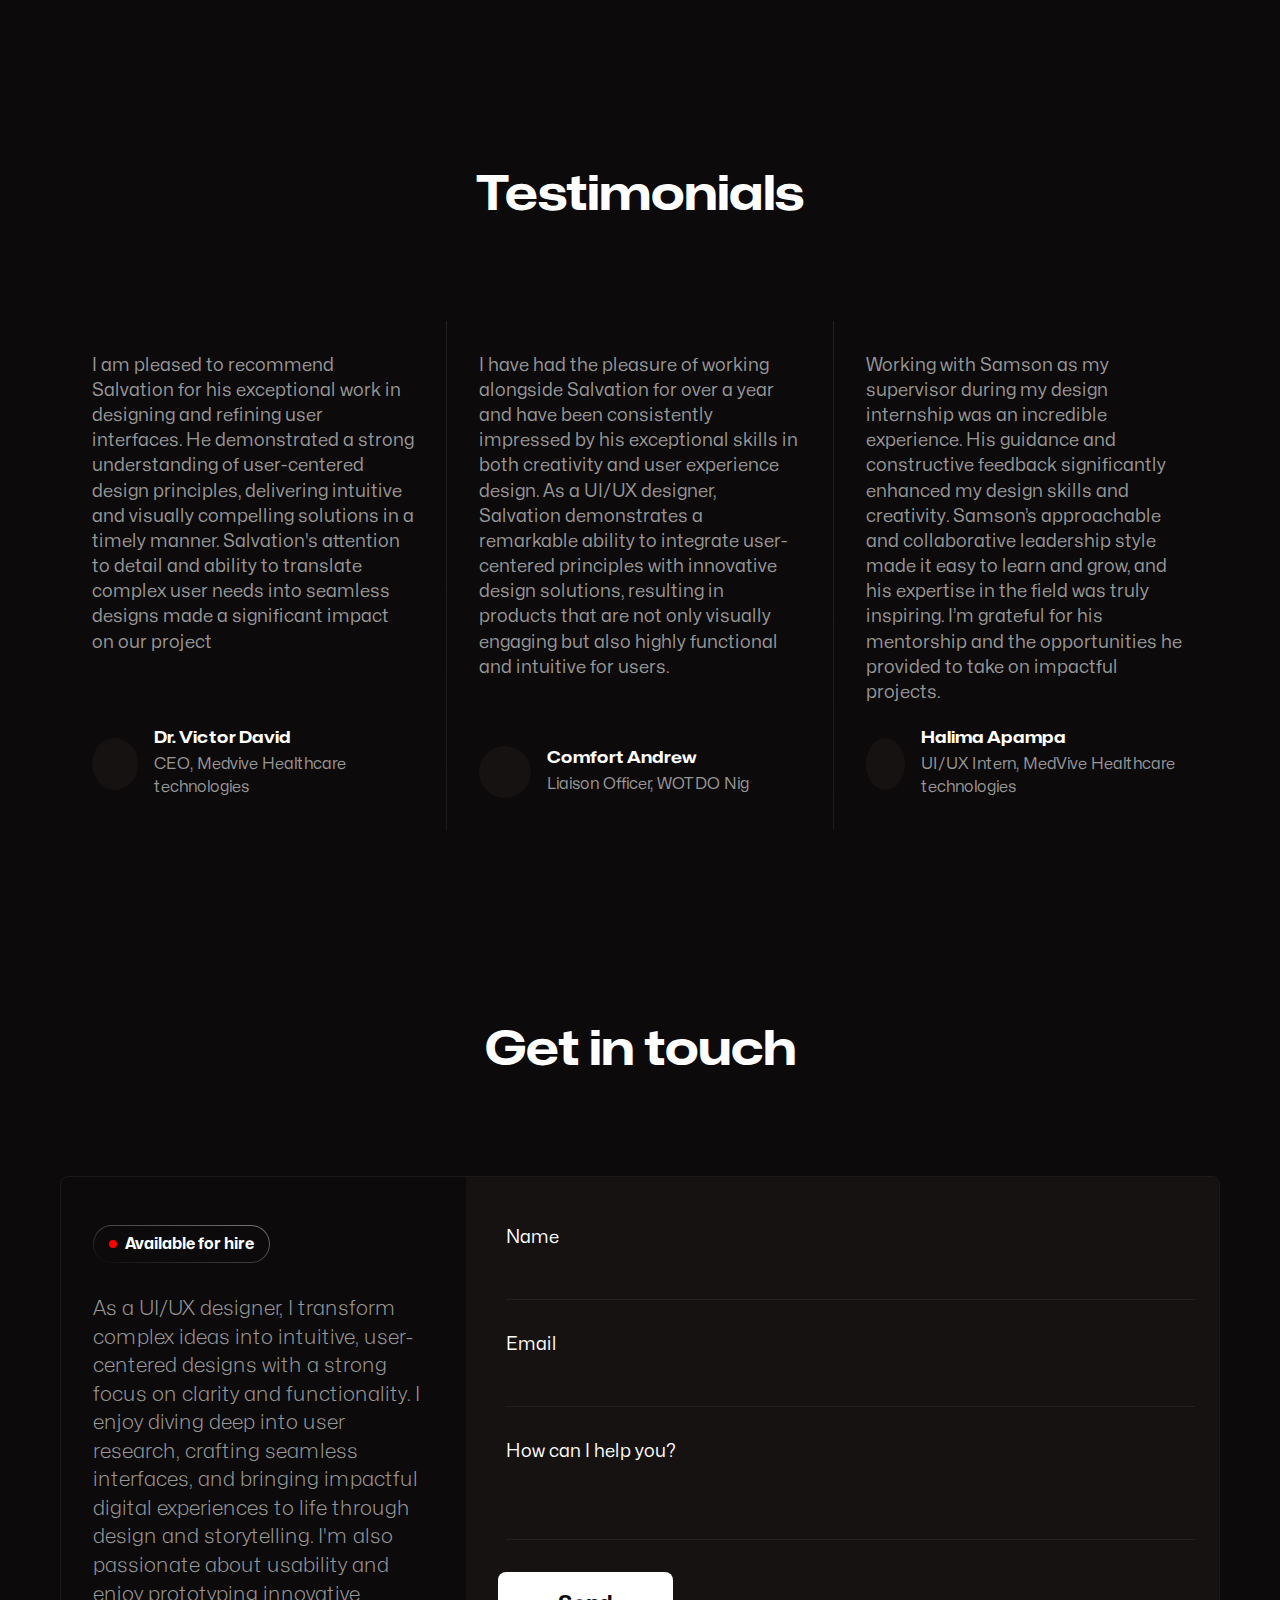
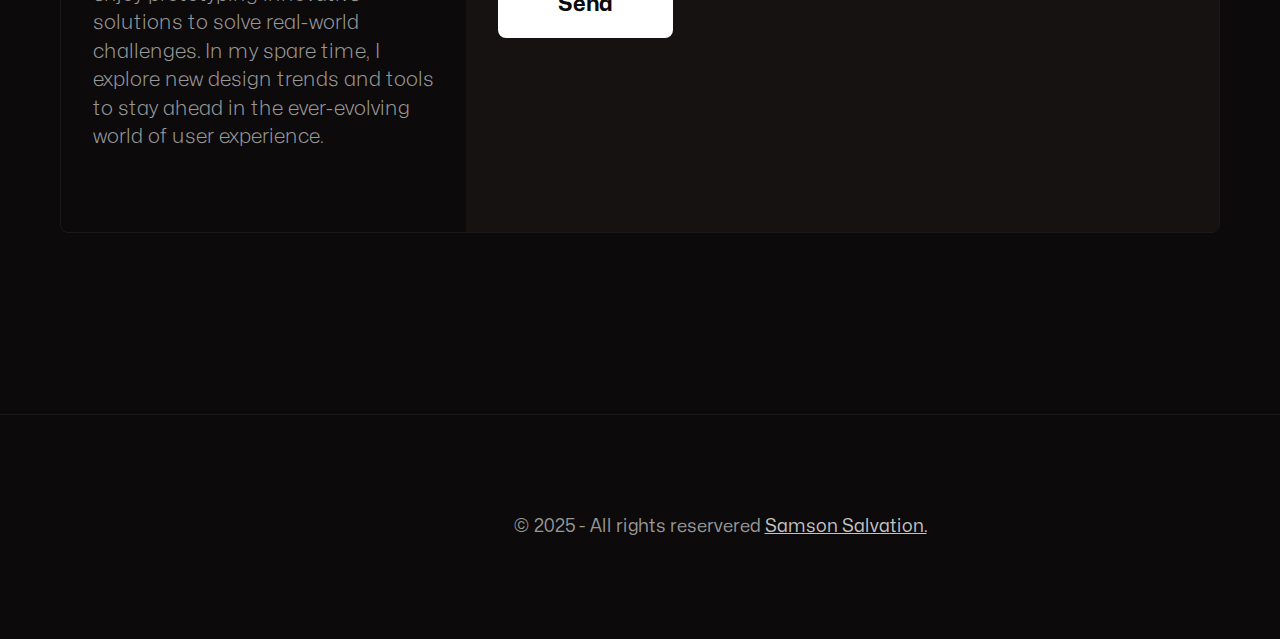
==== commit 50171e44: "Fixed Head meta tags" ====
--- a/index.html
+++ b/index.html
@@ -10,32 +10,32 @@
 
     <meta
       name="description"
-      content="Welcome to my portfolio website. I am a front-end web developer and I specialize in creating user-friendly, responsive and accessible websites. Explore my projects, open-source work and contact me for any inquiries or collaborations."
+      content="Welcome to my portfolio website. I am a UI/UX /  Web Designer and I specialize in creating user-friendly, responsive and accessible websites. Explore my projects, open-source work and contact me for any inquiries or collaborations."
     />
 
     <!-- Google / Search Engine Tags -->
 <meta itemprop="name" content="Samson Salvation's Portfolio">
-<meta itemprop="description" content="Welcome to my portfolio website. I am a Medical Doctor and Data Analyst/Scientist specializing in extracting meaningful insights from complex datasets and visualizing data through user-friendly, responsive, and accessible reports and dashboards. Explore my projects,  and contact me for any inquiries or collaborations.">
+<meta itemprop="description" content="Welcome to my portfolio website. I am a UI/UX Designer with a passion for creating intuitive, visually appealing, and user-centered designs. Specializing in crafting seamless user experiences, I bring ideas to life through wireframes, prototypes, and interactive designs. Explore my projects, and feel free to reach out for inquiries or collaborations.">
 
 <!-- Reference screenshot of updated site's header in place of content -->
-<meta itemprop="image" content="assets/images/sharing-card.png">
+<meta itemprop="image" content="./assets/images/mine/header.png">
 
 <!-- Facebook Meta Tags -->
 <meta property="og:url" content="https://drsamsonsalvation.vercel.app">
 <meta property="og:type" content="website">
 <meta property="og:title" content="Samson Salvation's Portfolio">
-<meta property="og:description" content="Welcome to my portfolio website. I am a Medical Doctor and Data Analyst/Scientist specializing in extracting meaningful insights from complex datasets and visualizing data through user-friendly, responsive, and accessible reports and dashboards. Explore my projects, open-source work, and contact me for any inquiries or collaborations">
+<meta property="og:description" content="Welcome to my portfolio website. I am a UI/UX Designer with a passion for creating intuitive, visually appealing, and user-centered designs. Specializing in crafting seamless user experiences, I bring ideas to life through wireframes, prototypes, and interactive designs. Explore my projects, and feel free to reach out for inquiries or collaborations">
 
 <!-- Reference screenshot of updated site's header in content -->
-<meta property="og:image" content="assets/images/sharing-card.png">
+<meta property="og:image" content="assets/images/Mine/header.png">
 
 <!-- Twitter Meta Tags -->
 <meta name="twitter:card" content="summary_large_image">
 <meta name="twitter:title" content="Samson Salvation's Portfolio">
-<meta name="twitter:description" content="Welcome to my portfolio website. I am a Medical Doctor and Data Analyst/Scientist specializing in extracting meaningful insights from complex datasets and visualizing data through user-friendly, responsive, and accessible reports and dashboards. Explore my projects, open-source work, and contact me for any inquiries or collaborations">
+<meta name="twitter:description" content="Welcome to my portfolio website. I am a UI/UX Designer with a passion for creating intuitive, visually appealing, and user-centered designs. Specializing in crafting seamless user experiences, I bring ideas to life through wireframes, prototypes, and interactive designs. Explore my projects, and feel free to reach out for inquiries or collaborations">
 
 <!-- Reference screenshot of updated site's header in content -->
-<meta name="twitter:image" content="assets/images/sharing-card.png">
+<meta name="twitter:image" content="assets/images/Mine/header.png">
 
 
 <!-- Update favicon href attribute with image of yourself -->
@@ -94,7 +94,7 @@
         <div class="header-textbox">
           <!-- Replace with your name and job title -->
           <p class="hearder-role">
-            <small> UI/UX Designer | Web Design  </small>
+            <small> UI/UX | Web Designer  </small>
           </p>
           <h1 class="h1">
             Crafting   <span class="intuition">Intuitive  </span> Designs <span class="passion"> with Passion and </span>  <span clss="precision">  Precision. </span>
@@ -213,7 +213,7 @@
                   <div class="article-text">
                     Designed and developed static landing pages for Eazi Thenga,
                      a multitenant vendor e-commerce startup, using Figma and Photoshop.
-                    Focused on creating visually appealing, user-friendly pages that align with the 
+                      Focused on creating visually appealing, user-friendly pages that align with the 
                     startup’s brand and enhance the user experience for potential customers and ve
                   </div>
                 </div>
--- a/style.css
+++ b/style.css
@@ -482,7 +482,7 @@
 
 body.dark .header {
   background-image: linear-gradient(#0000008b, #000000e6),
-    url("./assets/images/new-image.jpg") !important;
+    url("./assets/images/new-image.jpg") !important ;
 }
 
 body.light .header {
@@ -499,6 +499,7 @@
 
 .h1 span {
   display: inline;
+  text-align: center;
 }
 
 .header-text {
@@ -509,7 +510,13 @@
   margin-block-end: var(--gutter-medium);
 }
 
-@media (max-width: 1200px) {
+@media (min-width: 1600px) {
+  .header-textbox {
+    left: 0;
+    text-align: center;
+    padding-inline: 2.0rem;
+  }
+  
 }
 
 @media (max-width: 845px) {
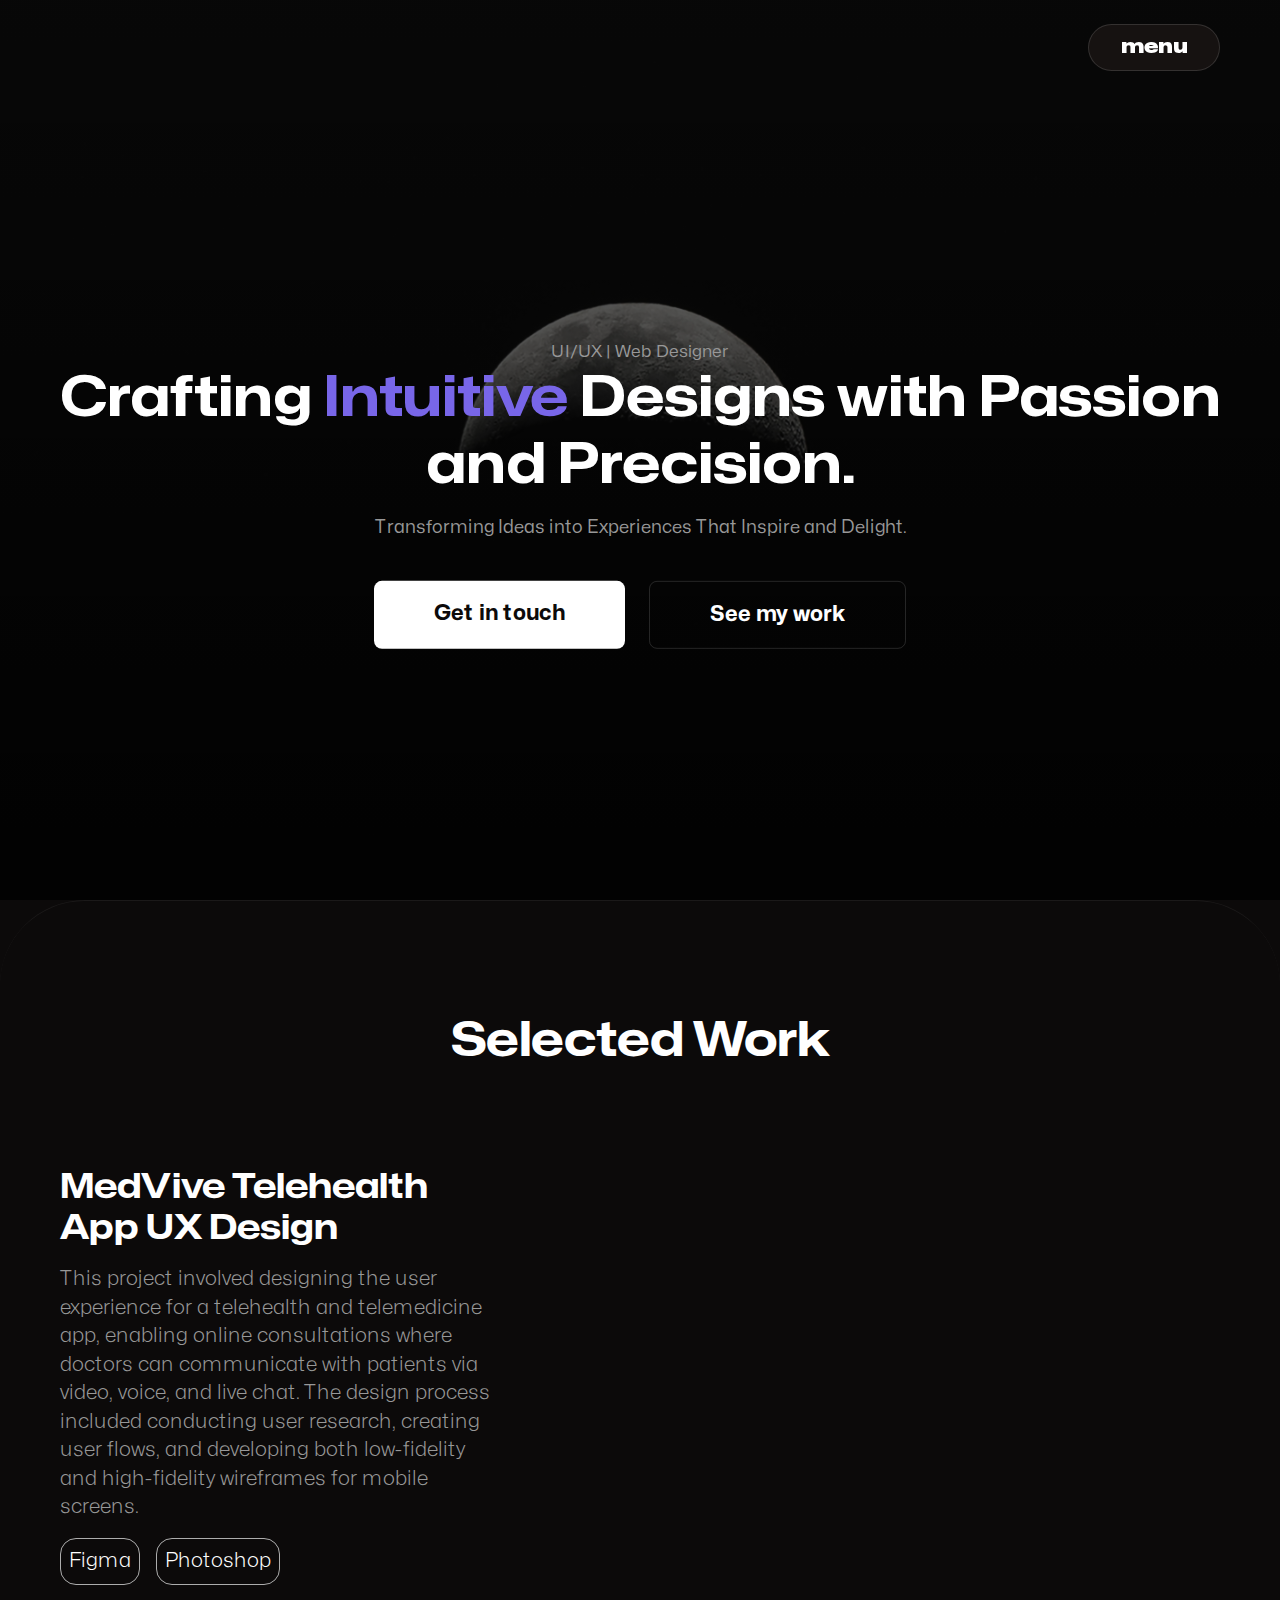
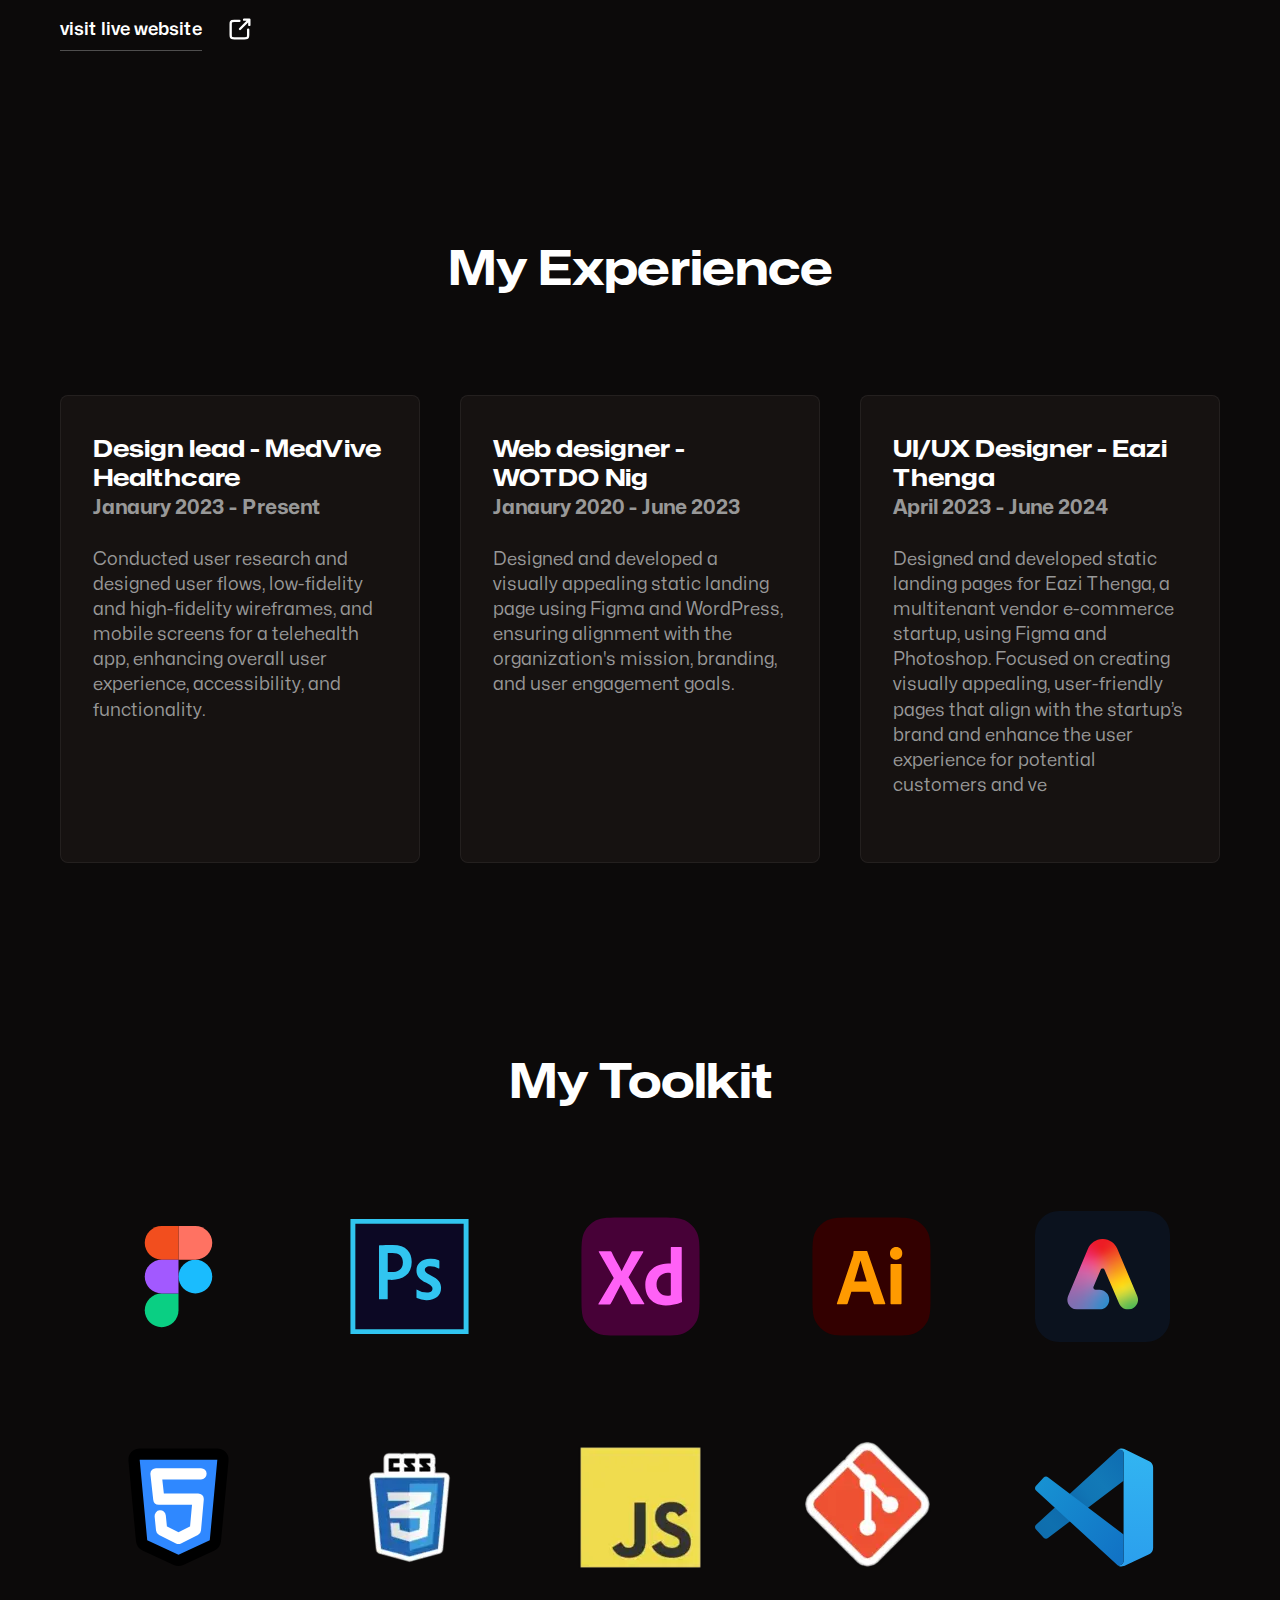
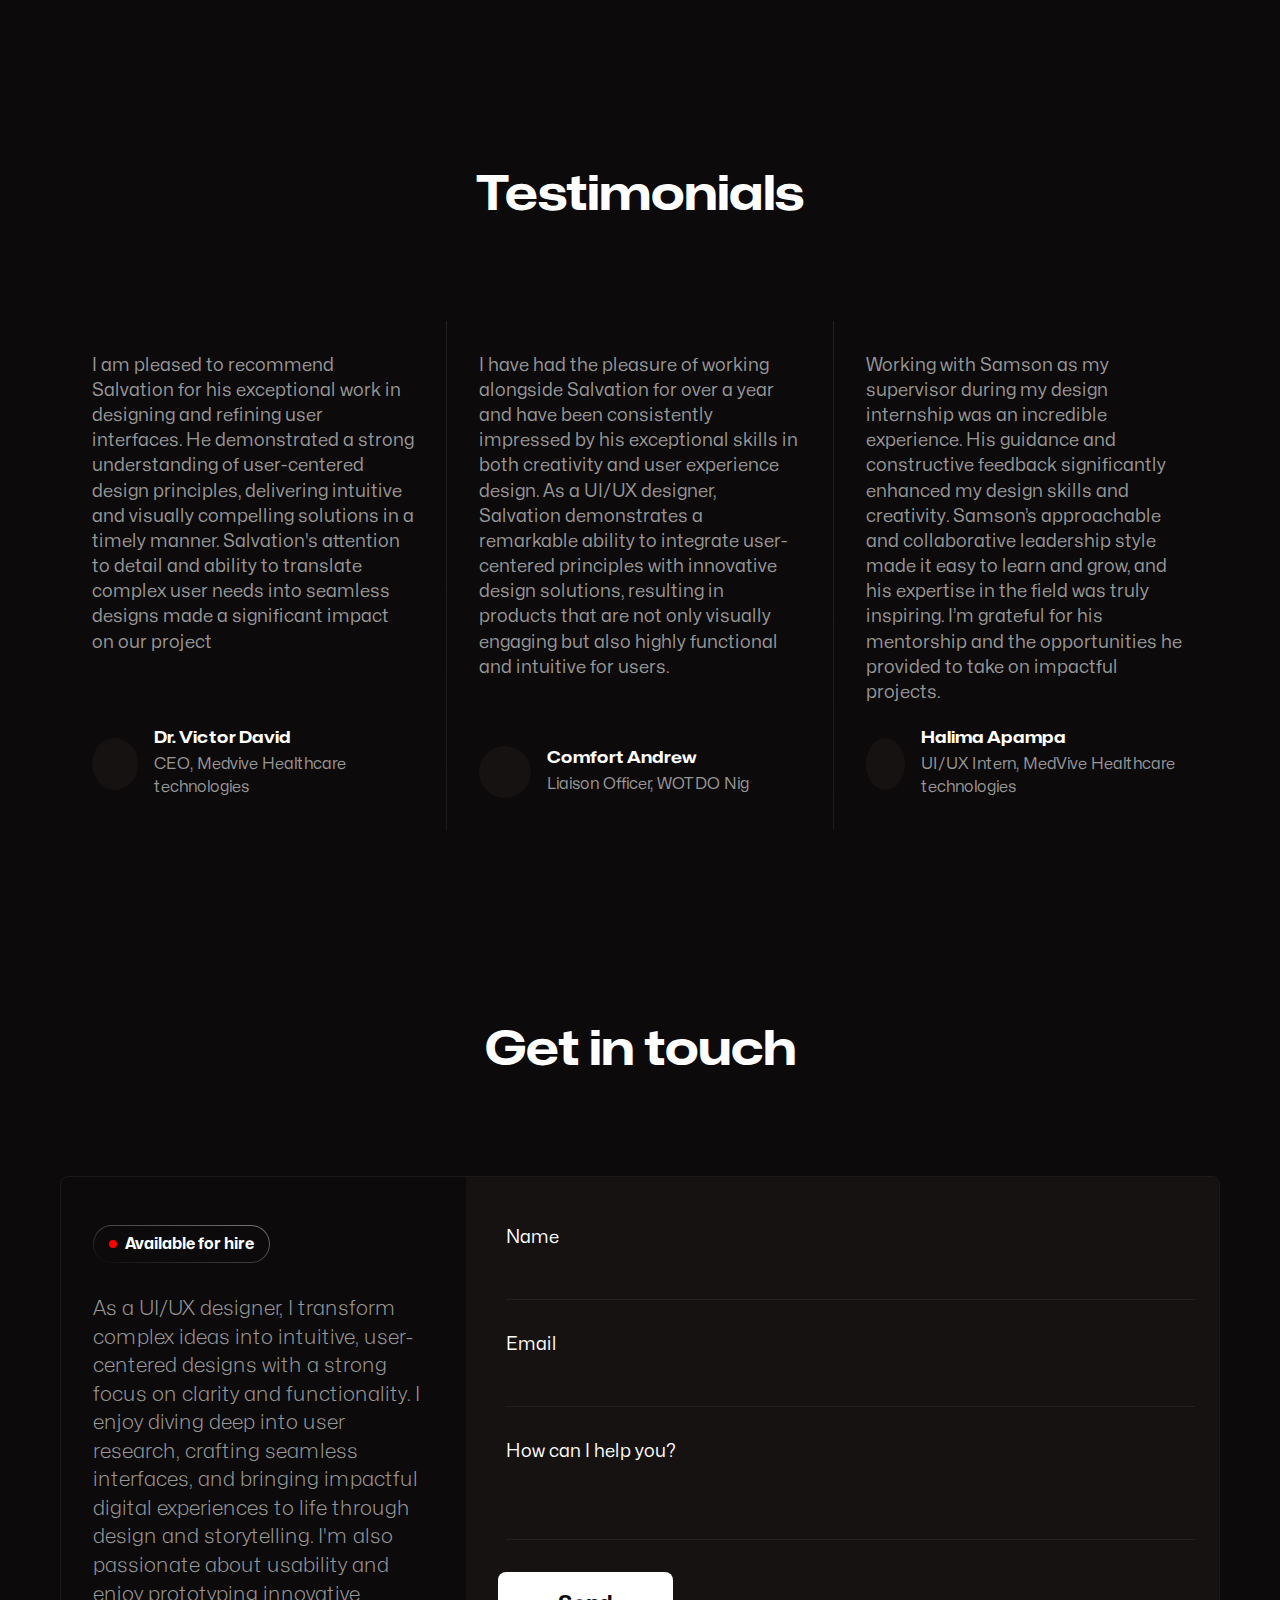
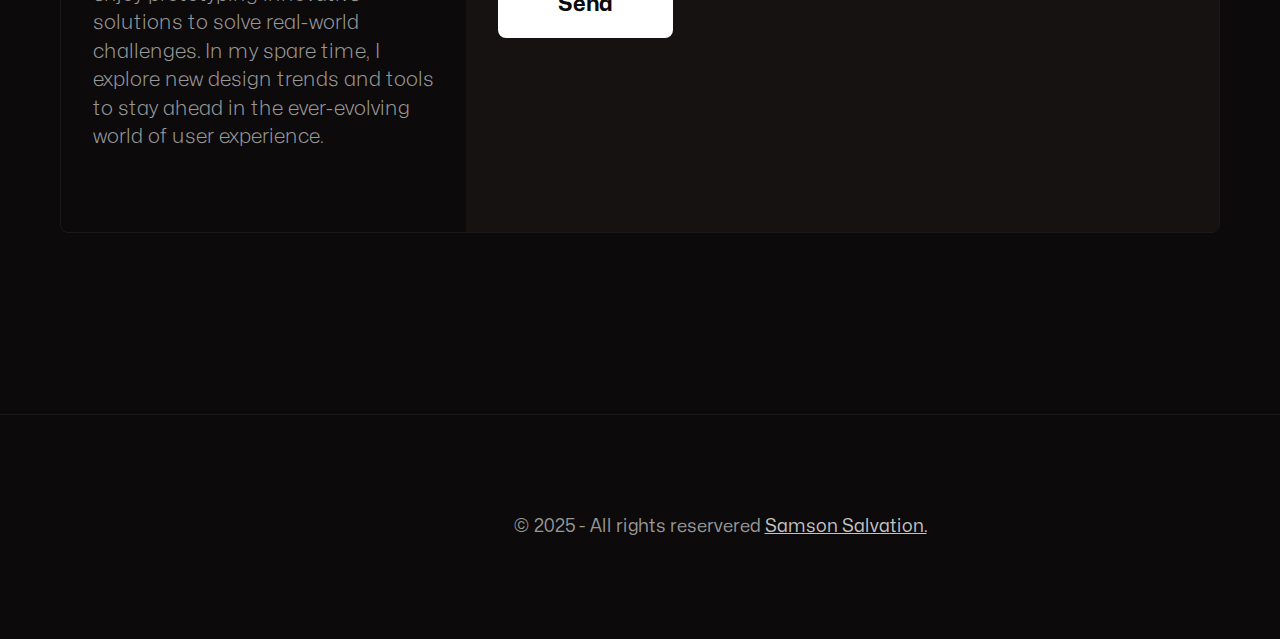
==== commit 31e6b110: "Updates" ====
--- a/index.html
+++ b/index.html
@@ -137,9 +137,7 @@
 
                 <div class="work-links">
                   <!-- Add url of project in href attribute -->
-                  <a href="https://www.medvive.com.ng" target="_blank" rel="noopener" class="link"
-                    >Explore this project</a
-                  >
+                  <a href="https://www.medvive.com.ng" target="_blank" rel="noopener" class="link"> visit live website </a>
 
                   <!-- Add link to project source code in href attribute if applicable otherwise feel free to delete or comment the markup -->
                   <a
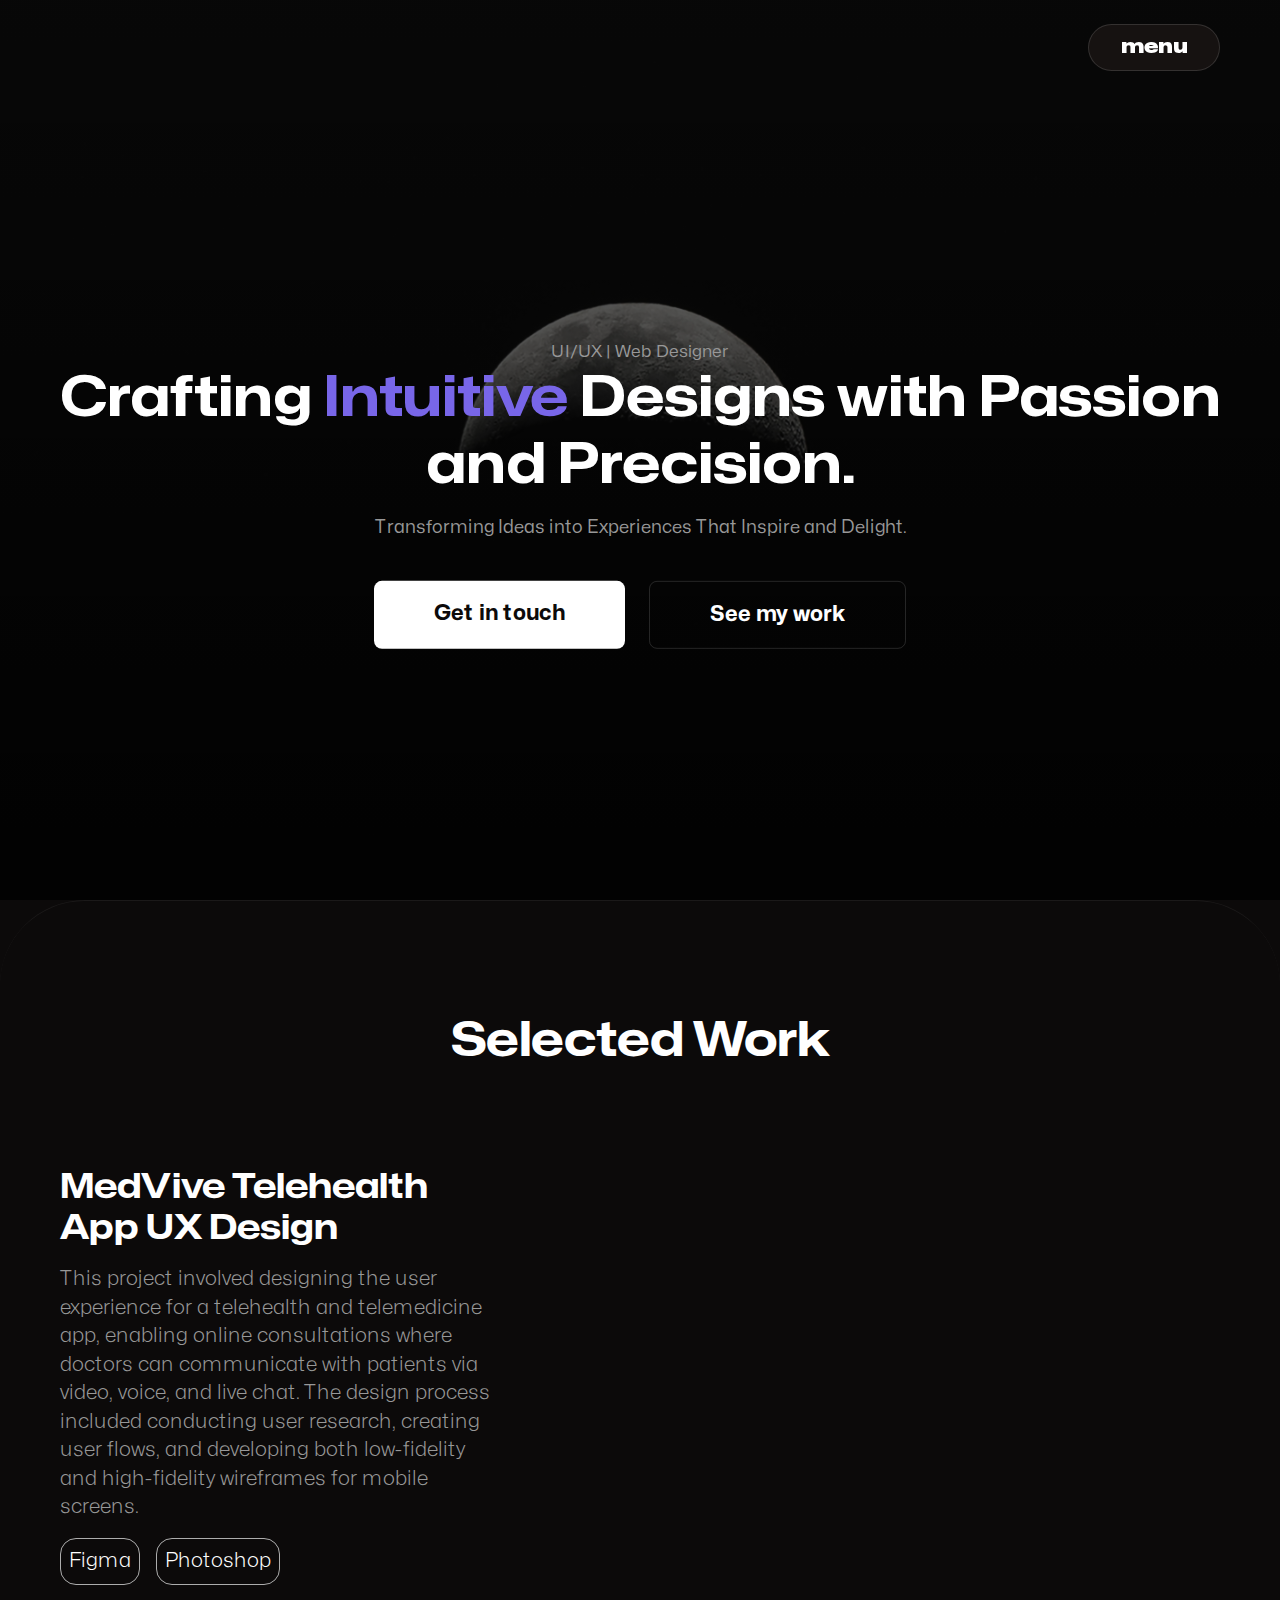
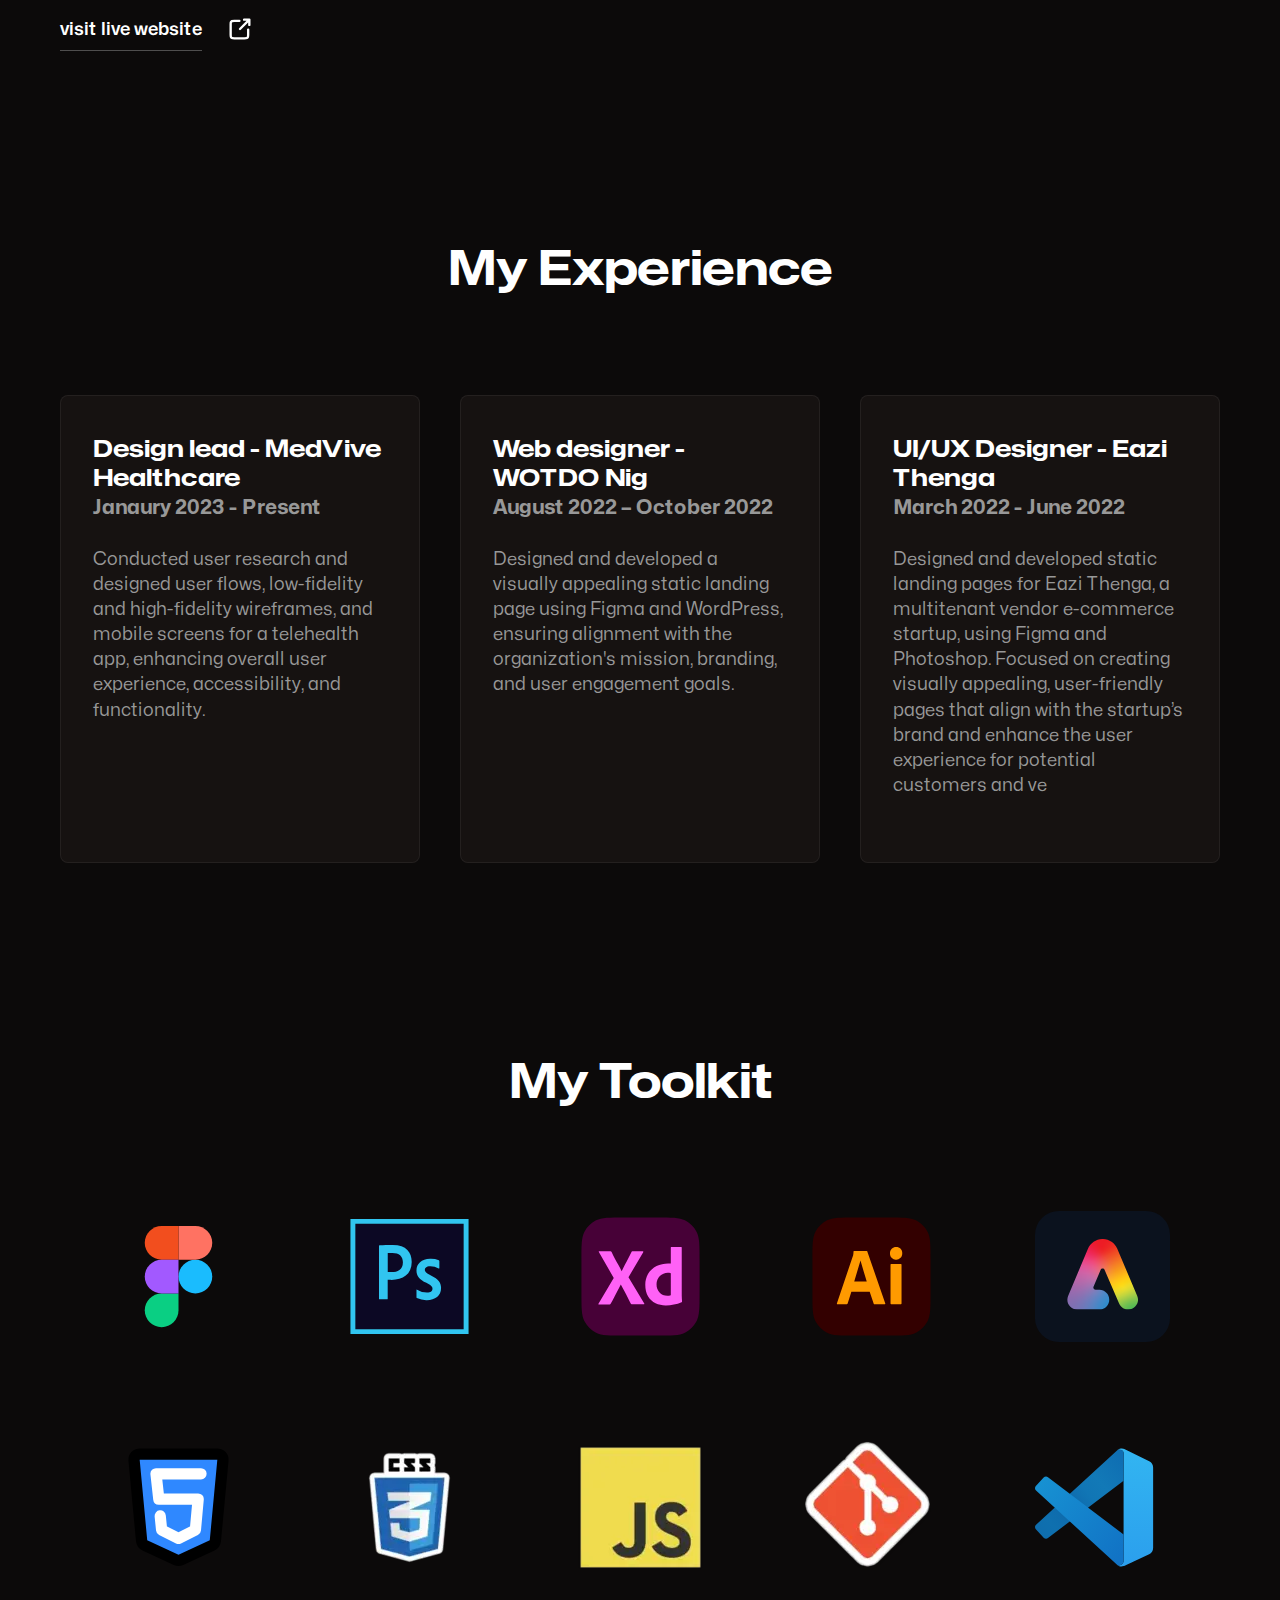
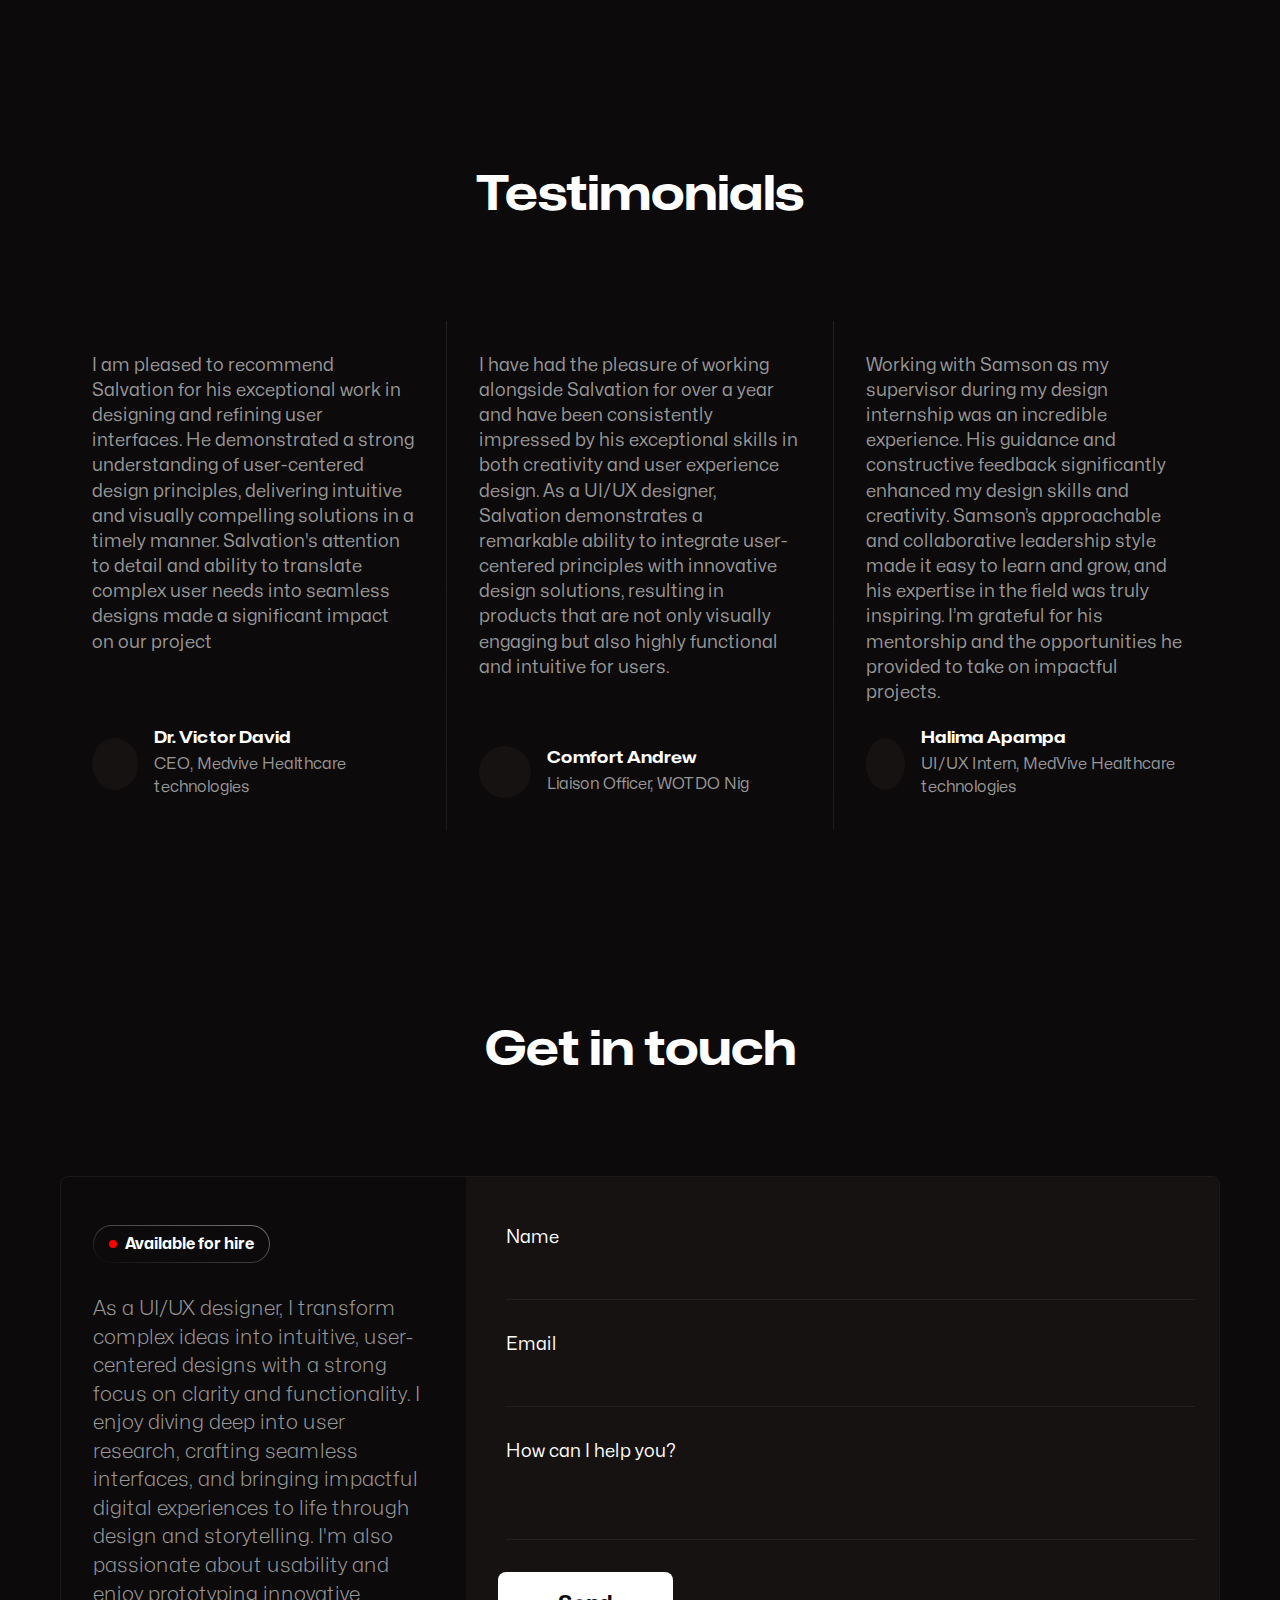
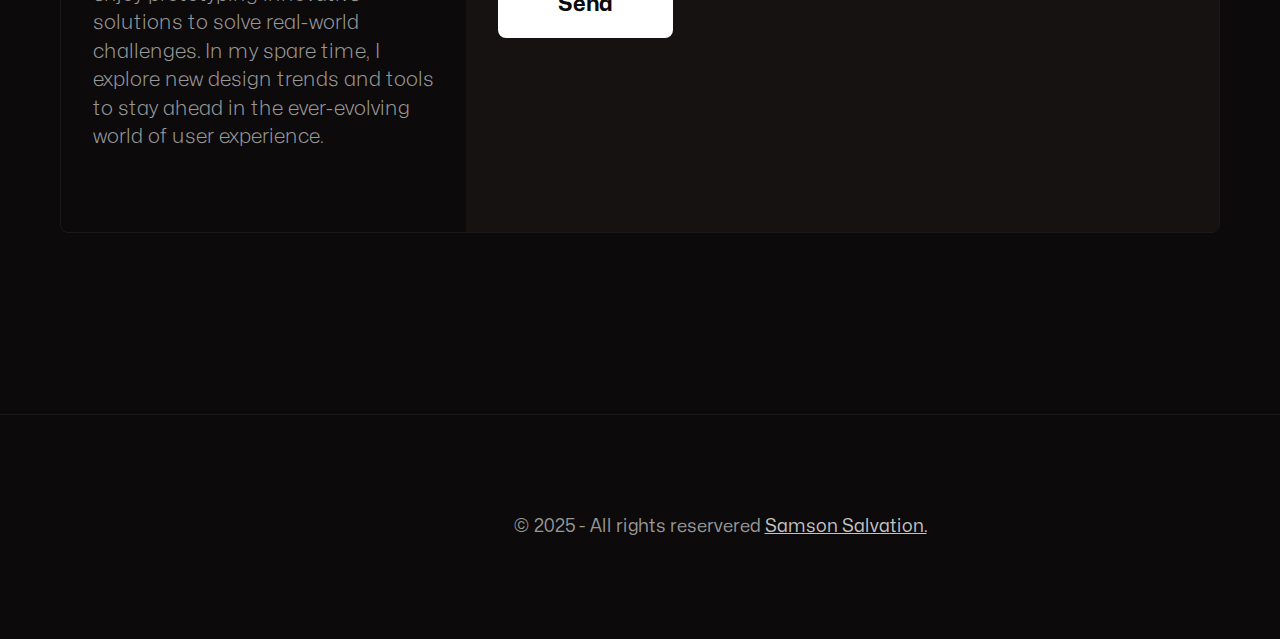
==== commit 0d2399bf: "updates" ====
--- a/index.html
+++ b/index.html
@@ -195,7 +195,7 @@
                   <h3 class="h4">
                     Web designer  - WOTDO Nig
                   </h3>
-                  <h4> Janaury 2020 - June 2023</h4>
+                  <h4> August 2022 – October 2022</h4>
                   <p class="article-text">
                     Designed and developed a visually appealing static landing page using Figma and WordPress,
                     ensuring alignment with the organization's mission, branding, and user engagement goals.
@@ -207,7 +207,7 @@
               <div class="article-textbox">
                 <div>
                   <h3 class="h4"> UI/UX Designer - Eazi Thenga </h3>
-                  <h4> April 2023 - June 2024</h4>
+                  <h4> March 2022 - June 2022</h4>
                   <div class="article-text">
                     Designed and developed static landing pages for Eazi Thenga,
                      a multitenant vendor e-commerce startup, using Figma and Photoshop.
